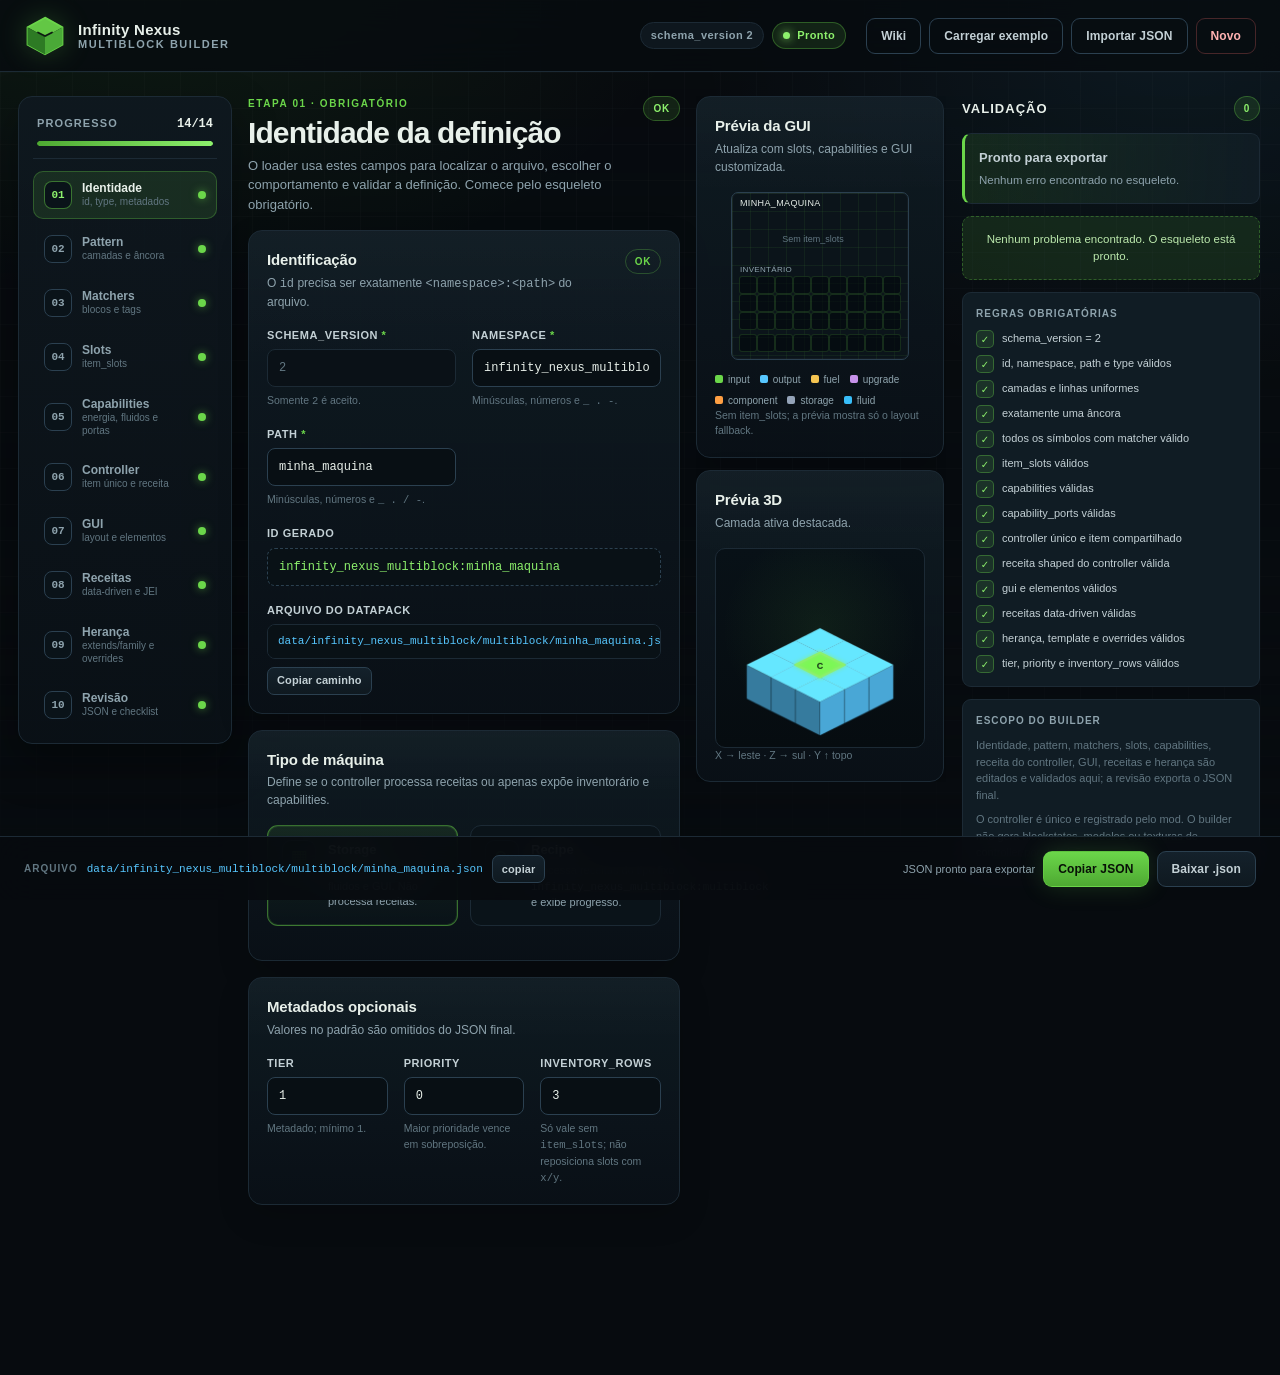
==== docks/builder/index.html @ b0cec926 "1.0.5 Schema version 2" ====
<!DOCTYPE html>
<html lang="pt-BR">
<head>
  <meta charset="utf-8">
  <meta name="viewport" content="width=device-width, initial-scale=1">
  <meta name="description" content="Builder visual de multiblocos data-driven do Infinity Nexus Multiblock, schema_version 2.">
  <title>Infinity Nexus · Multiblock Builder</title>
  <link rel="stylesheet" href="styles.css">
</head>
<body>
  <div class="app-backdrop" aria-hidden="true"></div>

  <header class="app-header">
    <a class="brand" href="#" aria-label="Infinity Nexus Multiblock Builder">
      <span class="brand-mark" aria-hidden="true">
        <svg viewBox="0 0 48 48" role="img">
          <path d="M24 3 44 14v20L24 45 4 34V14Z" fill="#0d1a12" stroke="#6bd64a" stroke-width="2"></path>
          <path d="M24 3 44 14 24 25 4 14Z" fill="#6bd64a" opacity="0.92"></path>
          <path d="M4 14 24 25v20L4 34Z" fill="#2d7a24"></path>
          <path d="M44 14 24 25v20l20-11Z" fill="#4aa937"></path>
          <path d="M16 20 24 24l8-4" fill="none" stroke="#0d1a12" stroke-width="2" stroke-linecap="round"></path>
        </svg>
      </span>
      <span class="brand-copy">
        <strong>Infinity Nexus</strong>
        <small>Multiblock Builder</small>
      </span>
    </a>

    <div class="header-meta">
      <span class="pill pill-muted">schema_version 2</span>
      <span class="pill pill-status" id="statusPill" data-tone="ok">Pronto</span>
    </div>

    <div class="header-actions">
      <a class="btn btn-ghost" href="../wiki/index.html" title="Wiki do desenvolvedor">Wiki</a>
      <button type="button" class="btn btn-ghost" id="loadExampleBtn">Carregar exemplo</button>
      <button type="button" class="btn btn-ghost" id="importBtn">Importar JSON</button>
      <button type="button" class="btn btn-ghost btn-danger" id="resetBtn">Novo</button>
    </div>
  </header>

  <div class="app-shell">
    <nav class="step-nav" id="stepNav" aria-label="Etapas do builder"></nav>

    <main class="workspace" id="workspace">
      <div class="workspace-main">
        <div class="banner banner-import" id="importBanner" role="status" hidden></div>

      <section class="view" data-view="identity" aria-labelledby="identityTitle">
        <div class="view-head">
          <div>
            <p class="eyebrow">Etapa 01 · obrigatório</p>
            <h1 id="identityTitle">Identidade da definição</h1>
            <p class="view-subtitle">O loader usa estes campos para localizar o arquivo, escolher o comportamento e validar a definição. Comece pelo esqueleto obrigatório.</p>
          </div>
          <span class="badge badge-neutral" id="identityBadge">Pendente</span>
        </div>

        <div class="panel">
          <div class="panel-head">
            <div>
              <h2>Identificação</h2>
              <p class="panel-subtitle">O <code>id</code> precisa ser exatamente <code>&lt;namespace&gt;:&lt;path&gt;</code> do arquivo.</p>
            </div>
            <span class="status-chip" data-for="identity">Verificando</span>
          </div>

          <div class="form-grid">
            <div class="field">
              <label for="schemaVersion">schema_version <span class="required">*</span></label>
              <input id="schemaVersion" type="text" value="2" readonly aria-readonly="true">
              <p class="field-hint">Somente <code>2</code> é aceito.</p>
            </div>

            <div class="field">
              <label for="namespace">namespace <span class="required">*</span></label>
              <input id="namespace" data-bind="namespace" type="text" spellcheck="false" autocomplete="off" placeholder="mymod">
              <p class="field-hint">Minúsculas, números e <code>_ . -</code>.</p>
              <p class="field-error" data-error-for="namespace"></p>
            </div>

            <div class="field">
              <label for="path">path <span class="required">*</span></label>
              <input id="path" data-bind="path" type="text" spellcheck="false" autocomplete="off" placeholder="minha_maquina">
              <p class="field-hint">Minúsculas, números e <code>_ . / -</code>.</p>
              <p class="field-error" data-error-for="path"></p>
            </div>

            <div class="field field-wide">
              <span class="field-label">ID gerado</span>
              <output class="code-preview" id="idPreview">infinity_nexus_multiblock:minha_maquina</output>
              <p class="field-error" data-error-for="id"></p>
            </div>

            <div class="field field-wide">
              <span class="field-label">Arquivo do datapack</span>
              <div class="path-row">
                <code id="filePathPreview">data/infinity_nexus_multiblock/multiblock/minha_maquina.json</code>
                <button type="button" class="btn btn-tiny" id="copyPathInlineBtn">Copiar caminho</button>
              </div>
            </div>
          </div>
        </div>

        <div class="panel">
          <div class="panel-head">
            <div>
              <h2>Tipo de máquina</h2>
              <p class="panel-subtitle">Define se o controller processa receitas ou apenas expõe inventorário e capabilities.</p>
            </div>
          </div>

          <div class="type-options" role="radiogroup" aria-label="Tipo da máquina">
            <label class="type-card">
              <input type="radio" name="multiblockType" value="storage" data-bind="type">
              <span class="type-card-body">
                <span class="type-icon" aria-hidden="true">▦</span>
                <span>
                  <strong>Storage</strong>
                  <small>Inventário, energia, fluidos e GUI. Não processa receitas.</small>
                </span>
              </span>
            </label>
            <label class="type-card">
              <input type="radio" name="multiblockType" value="recipe" data-bind="type">
              <span class="type-card-body">
                <span class="type-icon" aria-hidden="true">⟳</span>
                <span>
                  <strong>Recipe</strong>
                  <small>Processa receitas do tipo fixo <code>infinity_nexus_multiblock:multiblock</code> e exibe progresso.</small>
                </span>
              </span>
            </label>
          </div>

        </div>

        <div class="panel">
          <div class="panel-head">
            <div>
              <h2>Metadados opcionais</h2>
              <p class="panel-subtitle">Valores no padrão são omitidos do JSON final.</p>
            </div>
          </div>
          <div class="form-grid form-grid-three">
            <div class="field">
              <label for="tier">tier</label>
              <input id="tier" data-bind="tier" type="number" min="1" step="1" value="1">
              <p class="field-hint">Metadado; mínimo <code>1</code>.</p>
              <p class="field-error" data-error-for="tier"></p>
            </div>
            <div class="field">
              <label for="priority">priority</label>
              <input id="priority" data-bind="priority" type="number" step="1" value="0">
              <p class="field-hint">Maior prioridade vence em sobreposição.</p>
              <p class="field-error" data-error-for="priority"></p>
            </div>
            <div class="field">
              <label for="inventoryRows">inventory_rows</label>
              <input id="inventoryRows" data-bind="inventoryRows" type="number" min="1" max="6" step="1" value="3">
              <p class="field-hint">Só vale sem <code>item_slots</code>; não reposiciona slots com <code>x/y</code>.</p>
              <p class="field-error" data-error-for="inventoryRows"></p>
            </div>
          </div>
        </div>

        <div class="panel" id="extrasPanel" hidden>
          <div class="panel-head">
            <div>
              <h2>Campos preservados</h2>
              <p class="panel-subtitle">Estes campos vieram do JSON importado. Eles serão mantidos no download, mas ainda não são editados nem validados nesta fase.</p>
            </div>
          </div>
          <div class="chips" id="extrasChips"></div>
        </div>

        <div class="callout callout-info" id="namespaceCallout"></div>
      </section>

      <section class="view" data-view="pattern" aria-labelledby="patternTitle" hidden>
        <div class="view-head">
          <div>
            <p class="eyebrow">Etapa 02 · obrigatório</p>
            <h1 id="patternTitle">Pattern da estrutura</h1>
            <p class="view-subtitle">Pinte as camadas de baixo para cima. A orientação canônica olha para <strong>south</strong>; o jogo rotaciona tudo conforme o <code>FACING</code> do controller.</p>
          </div>
          <span class="badge badge-neutral" id="patternBadge">Pendente</span>
        </div>

        <div class="pattern-layout">
          <div class="panel pattern-main">
            <div class="panel-head panel-head-wrap">
              <div>
                <h2>Editor de camadas</h2>
                <p class="panel-subtitle" id="patternMeta">3 × 1 × 3</p>
              </div>
              <div class="toolbar" aria-label="Dimensões do pattern">
                <label class="mini-field">X<input id="sizeX" type="number" min="1" max="64" step="1" value="3"></label>
                <label class="mini-field">Z<input id="sizeZ" type="number" min="1" max="64" step="1" value="3"></label>
                <label class="mini-field">Y<input id="sizeY" type="number" min="1" max="32" step="1" value="1"></label>
                <label class="mini-field mini-field-anchor">Âncora<input id="anchorSymbol" type="text" maxlength="1" value="C" spellcheck="false"></label>
                <button type="button" class="btn btn-tiny" id="patternFullscreenBtn" aria-pressed="false" title="Tela cheia do pattern">tela cheia</button>
              </div>
            </div>

            <div class="layer-strip">
              <div class="layer-tabs" id="layerTabs" role="tablist" aria-label="Camadas"></div>
              <div class="layer-tools">
                <button type="button" class="btn btn-tiny" id="addLayerBtn">+ camada</button>
                <button type="button" class="btn btn-tiny" id="duplicateLayerBtn">duplicar</button>
                <button type="button" class="btn btn-tiny btn-danger" id="removeLayerBtn">remover</button>
              </div>
            </div>

            <div class="grid-scroller" id="gridScroller">
              <div class="layer-grid" id="layerGrid" tabindex="0" role="grid" aria-label="Grade da camada ativa"></div>
            </div>

            <p class="field-error pattern-error" data-error-for="pattern"></p>
            <p class="field-error pattern-error" data-error-for="anchor"></p>

            <div class="pattern-foot">
              <div class="legend" id="legend" aria-label="Legenda de símbolos"></div>
              <p class="grid-help">Clique ou arraste para pintar. Botão direito apaga. Com foco na grade, use as setas, Enter e Backspace.</p>
            </div>
          </div>
        </div>
      </section>

      <section class="view" data-view="matchers" aria-labelledby="matchersTitle" hidden>
        <div class="view-head">
          <div>
            <p class="eyebrow">Etapa 03 · obrigatório</p>
            <h1 id="matchersTitle">Matchers dos símbolos</h1>
            <p class="view-subtitle">Cada símbolo não-âncora precisa apontar para um bloco, uma tag ou um bloco com blockstate específico.</p>
          </div>
          <span class="badge badge-neutral" id="matchersBadge">Pendente</span>
        </div>

        <div class="panel">
          <div class="panel-head">
            <div>
              <h2>Símbolos usados</h2>
              <p class="panel-subtitle">A ordem dos matchers não importa para o loader.</p>
            </div>
          </div>
          <div id="missingMatchers"></div>
          <div class="matcher-list" id="matcherList"></div>
        </div>

        <div class="callout callout-warning">
          <strong>Validação offline:</strong> o builder confere o formato dos IDs, mas não tem o registro de blocos do jogo. IDs inexistentes e propriedades de blockstate só são rejeitados pelo servidor no <code>/reload</code>.
        </div>
      </section>

      <section class="view" data-view="slots" aria-labelledby="slotsTitle" hidden>
        <div class="view-head">
          <div>
            <p class="eyebrow">Etapa 04 · opcional</p>
            <h1 id="slotsTitle">Slots de itens</h1>
            <p class="view-subtitle">Define o inventário por <code>item_slots</code>. Com <code>x/y</code>, o layout padrão respeita a posição; sem posição, usa a grade automática.</p>
          </div>
          <span class="badge badge-neutral" id="slotsBadge">Pendente</span>
        </div>

        <div class="panel" id="slotsPanel">
          <div class="panel-head panel-head-wrap">
            <div>
              <h2>item_slots</h2>
              <p class="panel-subtitle" id="slotsSummary">Sem item_slots; o inventário usa inventory_rows.</p>
            </div>
            <div class="button-row">
              <button type="button" class="btn btn-tiny" id="addSlotBtn">+ slot</button>
              <button type="button" class="btn btn-tiny btn-danger" id="useInventoryRowsBtn">usar inventory_rows</button>
            </div>
          </div>
          <div class="missing-empty" id="slotsEmpty"></div>
          <div class="slot-list" id="slotList"></div>
        </div>

        <div class="callout callout-info">
          No layout padrão, slots com <code>x/y</code> válidos mantêm a posição e os demais entram na grade automática de 18 px. Em GUI customizada, slots sem posição ficam apenas para automação.
          O <code>filter</code> aceita item ou tag; sem filtro, o slot aceita qualquer item. Slots <code>output</code> não usam filtro.
        </div>
      </section>

      <section class="view" data-view="capabilities" aria-labelledby="capabilitiesTitle" hidden>
        <div class="view-head">
          <div>
            <p class="eyebrow">Etapa 05 · opcional</p>
            <h1 id="capabilitiesTitle">Energia e fluidos</h1>
            <p class="view-subtitle">Define <code>capabilities.energy</code>, <code>capabilities.fluids</code> e os filtros de bloco em <code>capability_ports</code>. Itens usam o inventário da máquina; energia e tanques são opcionais.</p>
          </div>
          <span class="badge badge-neutral" id="capabilitiesBadge">Pendente</span>
        </div>

        <div class="panel" id="capabilitiesPanel">
          <div class="panel-head panel-head-wrap">
            <div>
              <h2>capabilities</h2>
              <p class="panel-subtitle" id="capabilitiesSummary">Sem capabilities; a máquina não expõe energia/fluidos.</p>
            </div>
            <div class="button-row">
              <button type="button" class="btn btn-tiny" id="addEnergyBtn">+ energia</button>
              <button type="button" class="btn btn-tiny" id="addFluidBtn">+ tanque</button>
              <button type="button" class="btn btn-tiny btn-danger" id="removeCapabilitiesBtn">remover capabilities</button>
            </div>
          </div>
          <div class="missing-empty" id="capabilitiesEmpty"></div>
          <div class="capability-list" id="capabilityList"></div>
        </div>

        <div class="panel" id="capabilityPortsPanel">
          <div class="panel-head panel-head-wrap">
            <div>
              <h2>capability_ports</h2>
              <p class="panel-subtitle" id="capabilityPortsSummary">Sem filtro; todas as capabilities usam qualquer bloco formado.</p>
            </div>
          </div>
          <div class="controller-form">
            <div class="field">
              <label for="capabilityPortItem">item</label>
              <input id="capabilityPortItem" type="text" data-capability-port="item"
                spellcheck="false" autocomplete="off" placeholder="I, C ou #minecraft:glass">
              <p class="field-hint">Sempre disponível via inventário. Use <code>[]</code> para não expor item.</p>
            </div>
            <div class="field">
              <label for="capabilityPortEnergy">energy</label>
              <input id="capabilityPortEnergy" type="text" data-capability-port="energy"
                spellcheck="false" autocomplete="off" placeholder="C">
            </div>
            <div class="field">
              <label for="capabilityPortFluid">fluid</label>
              <input id="capabilityPortFluid" type="text" data-capability-port="fluid"
                spellcheck="false" autocomplete="off" placeholder="F ou #minecraft:glass">
            </div>
          </div>
          <p class="field-hint" id="capabilityPortAvailability" hidden></p>
          <p class="field-hint" id="capabilityPortSymbols">Símbolos disponíveis no pattern: C, I.</p>
          <p class="field-hint">Vazio libera a capability em qualquer bloco formado. Use <code>[]</code> para não expor nenhum bloco. Separe vários seletores por vírgula ou espaço.</p>
        </div>

        <div class="callout callout-info">
          <code>energy.id</code> é o identificador usado por uma <code>energy_bar</code>; <code>fluids[].id</code> identifica cada tanque e não é o tipo do fluido.
          <code>filter</code> aceita um fluido ou tag, como <code>minecraft:water</code> ou <code>#c:water</code>.
          <code>fluids[].port</code> limita o tanque a uma key do pattern (ex.: <code>Z</code>); sem ela, todos os ports de fluido acessam o tanque.
        </div>
      </section>

      <section class="view" data-view="controller" aria-labelledby="controllerTitle" hidden>
        <div class="view-head">
          <div>
            <p class="eyebrow">Etapa 06 · opcional</p>
            <h1 id="controllerTitle">Controller único e receita</h1>
            <p class="view-subtitle">Todas as definições usam o mesmo bloco e item controller. Aqui você apenas configura a receita shaped opcional que cria esse item.</p>
          </div>
          <span class="badge badge-neutral" id="controllerBadge">Pendente</span>
        </div>

        <div class="panel" id="controllerPanel">
          <div class="panel-head">
            <div>
              <h2>controller compartilhado</h2>
              <p class="panel-subtitle" id="controllerSummary">Todas as definições usam o mesmo controller; não há bloco ou textura por máquina.</p>
            </div>
          </div>
          <div class="missing-empty">
            <p>O bloco, o item e o block entity são registrados uma única vez pelo mod:</p>
            <p><code>infinity_nexus_multiblock:multiblock_controller</code></p>
            <p>Cada definição é associada ao controller pelo componente <code>infinity_nexus_multiblock:multiblock_definition</code>.</p>
          </div>
        </div>

        <div class="panel" id="controllerRecipePanel">
          <div class="panel-head panel-head-wrap">
            <div>
              <h2>recipe</h2>
              <p class="panel-subtitle" id="controllerRecipeSummary">Sem receita shaped para o controller.</p>
            </div>
            <div class="button-row">
              <button type="button" class="btn btn-tiny" id="addControllerRecipeBtn">+ receita do controller</button>
              <button type="button" class="btn btn-tiny btn-danger" id="removeControllerRecipeBtn">remover receita</button>
            </div>
          </div>
          <div class="missing-empty" id="controllerRecipeEmpty">
            Sem receita. O mod não gera crafting do controller.
          </div>
          <div id="controllerRecipeForm" hidden>
            <h3 class="controller-section-title">Pattern 3x3 <span class="controller-optional">clique na letra e depois no slot</span></h3>
            <div class="controller-recipe-tools">
              <div class="controller-recipe-palette" id="controllerRecipePalette" aria-label="Símbolos da receita"></div>
              <div class="controller-recipe-grid" id="controllerRecipeGrid" aria-label="Slots da receita"></div>
            </div>
            <p class="field-hint">Use o botão direito em um slot para apagar. A key abaixo acompanha automaticamente os símbolos usados.</p>

            <h3 class="controller-section-title">Key automática <span class="controller-optional">informe apenas o item</span></h3>
            <div class="controller-recipe-keys" id="controllerRecipeKeyList"></div>
            <p class="field-hint">Aceita item ou tag, como <code>minecraft:iron_ingot</code> ou <code>#c:ingots/copper</code>.</p>

            <code class="matcher-json slot-json controller-json" id="controllerRecipeJson"></code>
            <p class="matcher-feedback controller-feedback" id="controllerRecipeFeedback" hidden></p>
          </div>
        </div>

        <div class="callout callout-info">
          O controller, suas texturas e o block entity são compartilhados por todas as definições. O campo top-level <code>recipe</code> é opcional e gera <code>data/&lt;namespace&gt;/recipe/controller/&lt;path&gt;.json</code> com resultado <code>infinity_nexus_multiblock:multiblock_controller</code>.
        </div>
      </section>

      <section class="view" data-view="gui" aria-labelledby="guiTitle" hidden>
        <div class="view-head">
          <div>
            <p class="eyebrow">Etapa 07 · opcional</p>
            <h1 id="guiTitle">GUI e elementos</h1>
            <p class="view-subtitle">Personaliza o layout da GUI. Sem uma GUI customizada, o loader usa 176x166 e o inventário do jogador.</p>
          </div>
          <span class="badge badge-neutral" id="guiBadge">Pendente</span>
        </div>

        <div class="panel" id="guiPanel">
          <div class="panel-head panel-head-wrap">
            <div>
              <h2>gui</h2>
              <p class="panel-subtitle" id="guiSummary">Sem GUI customizada; o loader usa o layout fallback 176x166.</p>
            </div>
            <div class="button-row">
              <button type="button" class="btn btn-tiny" id="addGuiBtn">+ gui</button>
              <button type="button" class="btn btn-tiny btn-danger" id="removeGuiBtn">remover gui</button>
            </div>
          </div>
          <div class="missing-empty" id="guiEmpty"></div>
          <div id="guiForm" hidden>
            <div class="controller-form">
              <div class="field field-wide">
                <label for="guiTexture">texture</label>
                <input id="guiTexture" type="text" data-gui-field="texture" spellcheck="false" autocomplete="off" placeholder="infinity_nexus_multiblock:textures/gui/minha_maquina.png">
              </div>
              <div class="field">
                <label for="guiWidth">width</label>
                <input id="guiWidth" type="number" min="1" max="4096" step="1" data-gui-field="width" placeholder="176">
              </div>
              <div class="field">
                <label for="guiHeight">height</label>
                <input id="guiHeight" type="number" min="1" max="4096" step="1" data-gui-field="height" placeholder="166">
              </div>
              <div class="field">
                <label for="guiTextureWidth">texture_width</label>
                <input id="guiTextureWidth" type="number" min="1" max="4096" step="1" data-gui-field="textureWidth" placeholder="256">
              </div>
              <div class="field">
                <label for="guiTextureHeight">texture_height</label>
                <input id="guiTextureHeight" type="number" min="1" max="4096" step="1" data-gui-field="textureHeight" placeholder="256">
              </div>
            </div>

            <h3 class="controller-section-title">Layout visual <span class="controller-optional">arraste para posicionar</span></h3>
            <div class="gui-canvas-wrap" id="guiCanvasWrap" hidden>
              <div class="gui-canvas" id="guiCanvas" aria-label="Prévia interativa da GUI"></div>
            </div>
            <p class="field-hint">Arraste energia, fluidos, progresso, entidade e demais elementos para ajustar <code>x/y</code>. Os campos numéricos continuam valendo para largura, altura e demais propriedades.</p>
            <p class="field-hint">Novos elementos começam com o layout do <code>spawner</code>: título em <code>8,4</code>, texto em <code>8,75</code>, inventário em <code>8,84</code>, barras em <code>158/148/138,10</code> com <code>8x64</code> e entidade em <code>96,18</code> com <code>36x36</code>. Slots começam em <code>8,16</code> e avançam <code>18</code> px, com 9 por linha.</p>

            <h3 class="controller-section-title">Elementos <span class="controller-optional">opcional</span></h3>
            <div class="gui-add-row">
              <select id="guiElementType" aria-label="Tipo do novo elemento">
                <option value="title">title</option>
                <option value="text">text</option>
                <option value="player_inventory">player_inventory</option>
                <option value="slot">slot</option>
                <option value="energy_bar">energy_bar</option>
                <option value="fluid_bar">fluid_bar</option>
                <option value="progress_bar">progress_bar</option>
                <option value="arrow">arrow</option>
                <option value="entity">entity</option>
              </select>
              <button type="button" class="btn btn-tiny" id="addGuiElementBtn">+ elemento</button>
            </div>
            <p class="grid-help" id="guiElementHint" hidden></p>
            <div class="gui-element-list" id="guiElementList"></div>

            <code class="matcher-json slot-json gui-json" id="guiJson"></code>
            <p class="matcher-feedback gui-feedback" id="guiFeedback" hidden></p>
          </div>
        </div>

        <div class="callout callout-info">
          Uma GUI customizada exige exatamente um <code>player_inventory</code>. <code>item_slots</code> só é obrigatório quando houver elementos <code>slot</code> ou posições <code>x/y</code>; sem slots de item, a GUI pode ter só barras. Barras precisam apontar para a energia ou o tanque existente; <code>progress_bar</code>, <code>arrow</code> e <code>entity</code> só valem em máquinas <code>type=recipe</code>. <code>entity</code> mostra as entidades de <code>inputs</code>/<code>outputs</code> da receita, usa <code>x/y/width/height</code> e exige <code>width/height</code> múltiplos de <code>18</code> (mínimo <code>18</code>), com paginação quando não couberem. Elementos <code>slot</code> usam a referência de <code>item_slots</code>; slots com <code>x/y</code> não podem ser misturados com eles.
        </div>
      </section>

      <section class="view" data-view="recipes" aria-labelledby="recipesTitle" hidden>
        <div class="view-head">
          <div>
            <p class="eyebrow">Etapa 08 · opcional</p>
            <h1 id="recipesTitle">Receitas data-driven</h1>
            <p class="view-subtitle">Crie os arquivos de receita em <code>data/&lt;namespace&gt;/recipe/</code>. O tipo é fixo e o builder preenche <code>definition</code> automaticamente.</p>
          </div>
          <span class="badge badge-neutral" id="recipesBadge">Opcional</span>
        </div>

        <div class="callout callout-warn" id="recipeNote" hidden>
          Esta definição é <code>storage</code>; receitas não serão processadas por ela. Use uma máquina <code>type=recipe</code>.
        </div>

        <div class="panel">
          <div class="panel-head">
            <div>
              <h2>Receitas</h2>
              <p class="panel-subtitle" id="recipeSummary">Nenhuma receita adicionada.</p>
            </div>
            <button type="button" class="btn btn-tiny" id="addRecipeBtn">+ receita</button>
          </div>

          <div class="empty-state" id="recipeEmpty">
            Nenhuma receita. Cada receita vira um arquivo separado. Inputs e outputs aceitam item, fluido, entidade e energia; outputs de item/fluido tem chance individual. Saidas de item exigem slots output, fluidos exigem tanque e entidades usam um seletor de spawn opcional (sem seletor, surgem dentro da area do multibloco).
          </div>
          <div class="recipe-list" id="recipeList"></div>
        </div>

        <div class="callout callout-info">
          <code>inputs</code>: lista tipada com <code>item</code>, <code>fluid</code>, <code>entity</code> e <code>energy</code>. Itens usam <code>ingredient</code> e <code>count</code>; fluidos usam <code>ingredient</code> e <code>amount</code>; entidades usam <code>id</code> ou <code>tag</code> (exatamente um, tag com <code>#</code>) e <code>spawn</code> opcional (sem seletor, a entidade de saída surge dentro da área do multibloco); energia usa <code>amount</code>. <code>outputs</code>: cada entrada aceita <code>chance</code> de 0 a 1 (default 1) e itens podem ter <code>components</code>. Cole o JSON do <code>/inmb hand</code> no id/tag para separar os campos automaticamente. O builder valida slots, tanques e capacidade de energia e limita a soma dos outputs. Toda receita usa <code>type: infinity_nexus_multiblock:multiblock</code> e recebe <code>definition</code> com o id desta maquina. O JEI mostra multiplos outputs e a chance de cada um. </div>

        <div class="callout callout-info">
          <strong>Gerar JSON no jogo.</strong> Use <code>/inmb hand</code> para gerar o <code>input</code> de <code>ingredients</code> e o objeto de <code>output</code>. O input não serve como output e vice-versa; no builder, cole o input no id/tag do ingrediente e o output no id da saída para separar os campos automaticamente. <code>/inmb look</code> envia o ID puro, o matcher completo e o <code>state</code> separado. No campo <code>Bloco</code> dos matchers, cole o ID puro ou o matcher completo: o builder separa bloco e propriedades automaticamente. As linhas no chat são clicáveis e copiam o texto. O alias <code>/infinity_nexus_multiblock</code> faz o mesmo.
        </div>
      </section>

      <section class="view" data-view="inheritance" aria-labelledby="inheritanceTitle" hidden>
        <div class="view-head">
          <div>
            <p class="eyebrow">Etapa 09 · opcional</p>
            <h1 id="inheritanceTitle">Herança e templates</h1>
            <p class="view-subtitle">Compartilhe pattern, slots, capabilities e GUI com um pai usando <code>extends</code> ou <code>family</code>. O filho declara apenas o que muda.</p>
          </div>
          <span class="badge badge-neutral" id="inheritanceBadge">Opcional</span>
        </div>

        <div class="panel">
          <div class="panel-head">
            <div>
              <h2>Herança</h2>
              <p class="panel-subtitle" id="inheritanceSummary">Sem herança; a definição é autocontida.</p>
            </div>
          </div>

          <div class="inheritance-grid">
            <div class="field">
              <label for="inheritanceMode">modo</label>
              <select id="inheritanceMode">
                <option value="none">sem herança</option>
                <option value="extends">extends</option>
                <option value="family">family</option>
              </select>
              <p class="field-hint">Use apenas um dos dois; eles são equivalentes no loader.</p>
            </div>
            <div class="field field-wide">
              <label for="inheritanceParent">pai</label>
              <input id="inheritanceParent" type="text" spellcheck="false" autocomplete="off" placeholder="mymod:template_base">
              <p class="field-hint">ID completo de outra definição, de preferência um template. O pai é resolvido recursivamente.</p>
              <p class="field-error" data-error-for="inheritanceParent"></p>
            </div>
          </div>

          <label class="inheritance-check" for="inheritanceTemplate">
            <input id="inheritanceTemplate" type="checkbox">
            <span><strong>template</strong><small>Não registra esta definição como máquina; use como base compartilhada.</small></span>
          </label>

          <div class="field inheritance-overrides">
            <label for="inheritanceOverrides">overrides (JSON)</label>
            <textarea id="inheritanceOverrides" spellcheck="false" autocomplete="off" placeholder='{ "tier": 2, "capabilities": { "energy": { "capacity": 200000 } } }'></textarea>
            <p class="field-hint">Objeto aplicado depois dos campos do filho; vence qualquer campo igual. Arrays substituem o valor inteiro.</p>
            <p class="matcher-feedback" id="inheritanceOverridesFeedback" hidden></p>
          </div>

          <code class="matcher-json slot-json inheritance-json" id="inheritanceJson"></code>
          <p class="matcher-feedback inheritance-feedback" id="inheritanceFeedback" hidden></p>
        </div>

        <div class="callout callout-info">
          Objetos são mesclados recursivamente; arrays são substituídos por inteiro. <code>extends</code>, <code>family</code>, <code>overrides</code> e <code>template</code> não são herdados. Ciclos, pai inexistente, os dois campos juntos ou <code>overrides</code> inválido são rejeitados pelo servidor.
        </div>
      </section>

      <section class="view" data-view="review" aria-labelledby="reviewTitle" hidden>
        <div class="view-head">
          <div>
            <p class="eyebrow">Etapa 10 · revisão</p>
            <h1 id="reviewTitle">JSON e checklist</h1>
            <p class="view-subtitle">Revise o resultado, copie o JSON e salve no caminho indicado. O jogo continua sendo a autoridade final.</p>
          </div>
          <span class="badge badge-neutral" id="reviewBadge">Pronto</span>
        </div>

        <div class="summary-grid" id="summaryGrid"></div>

        <div class="panel" id="reviewRecipesPanel" hidden>
          <div class="panel-head">
            <div>
              <h2>Receitas</h2>
              <p class="panel-subtitle">Arquivos separados em <code>data/&lt;namespace&gt;/recipe/</code>.</p>
            </div>
          </div>
          <div class="review-recipe-list" id="reviewRecipeList"></div>
        </div>

        <div class="panel">
          <div class="panel-head">
            <div>
              <h2>Assets e registro</h2>
              <p class="panel-subtitle">O builder não cria PNGs, modelos ou classes Java. Confira os caminhos manuais.</p>
            </div>
          </div>
          <div class="asset-list" id="assetList"></div>
        </div>

        <div class="panel">
          <div class="panel-head">
            <div>
              <h2>JSON gerado</h2>
              <p class="panel-subtitle">Somente a definição da máquina; receitas são exportadas separadamente.</p>
            </div>
            <div class="button-row">
              <button type="button" class="btn btn-tiny" id="copyJsonInlineBtn">Copiar</button>
              <button type="button" class="btn btn-tiny" id="downloadInlineBtn">Baixar</button>
            </div>
          </div>
          <pre class="json-preview" aria-label="Prévia do JSON"><code id="jsonPreview"></code></pre>
        </div>

        <div class="panel">
          <div class="panel-head">
            <div>
              <h2>Checklist do loader</h2>
              <p class="panel-subtitle">As mesmas checagens que bloqueiam a exportação.</p>
            </div>
          </div>
          <ul class="checklist checklist-large" id="reviewChecklist"></ul>
        </div>

        <div class="callout callout-info">
          Para testar, salve em <code id="reviewFilePath">data/.../multiblock/....json</code> exatamente com esse nome e rode <code>/reload</code>. O id é o caminho do arquivo: não renomeie depois de baixar. O controller é único e já registrado pelo mod; qualquer namespace pode apontar para ele.
        </div>
      </section>
      </div>

      <aside class="preview-rail" aria-label="Prévia da GUI e do pattern">
        <div class="panel" id="palettePanel" hidden>
          <div class="panel-head">
            <div>
              <h2>Paleta</h2>
              <p class="panel-subtitle">Símbolos do pattern.</p>
            </div>
            <button type="button" class="btn btn-tiny" id="focusNewSymbolBtn">+ símbolo</button>
          </div>
          <div class="palette" id="palette"></div>
          <form class="inline-form" id="addSymbolForm">
            <input id="newSymbolInput" type="text" maxlength="1" placeholder="S" spellcheck="false" aria-label="Novo símbolo">
            <button type="submit" class="btn btn-tiny">Adicionar</button>
          </form>
          <p class="field-hint">A âncora <code>C</code> é única. Símbolos usados sem matcher ficam marcados em vermelho.</p>
        </div>

        <div class="preview-dock">
          <div class="panel preview-card">
            <div class="panel-head">
              <div>
                <h2>Prévia da GUI</h2>
                <p class="panel-subtitle">Atualiza com slots, capabilities e GUI customizada.</p>
              </div>
            </div>
            <div class="gui-preview-frame" id="slotGuiPreview" aria-label="Prévia esquemática da GUI">
              <div class="gui-preview-content" id="slotGuiPreviewContent"></div>
            </div>
            <div class="gui-preview-legend" id="slotPreviewLegend"></div>
            <p class="grid-help" id="slotPreviewHidden"></p>
          </div>

          <div class="panel preview-card">
            <div class="panel-head">
              <div>
                <h2>Prévia 3D</h2>
                <p class="panel-subtitle">Camada ativa destacada.</p>
              </div>
            </div>
            <canvas id="preview3d" aria-label="Prévia isométrica do pattern"></canvas>
            <p class="grid-help">X → leste · Z → sul · Y ↑ topo</p>
          </div>
        </div>
      </aside>
    </main>

    <aside class="inspector" aria-labelledby="inspectorTitle">
      <div class="inspector-head">
        <h2 id="inspectorTitle">Validação</h2>
        <span class="badge badge-neutral" id="issueCount">0</span>
      </div>

      <div class="status-card" id="statusCard" data-tone="ok">
        <strong id="statusTitle">Pronto para exportar</strong>
        <p id="statusMessage">Nenhum erro encontrado no esqueleto.</p>
      </div>

      <div class="issue-list" id="issueList"></div>

      <div class="checklist-card">
        <h3>Regras obrigatórias</h3>
        <ul class="checklist" id="checkList"></ul>
      </div>

      <div class="notes-card">
        <h3>Escopo do builder</h3>
        <p>Identidade, pattern, matchers, slots, capabilities, receita do controller, GUI, receitas e herança são editados e validados aqui; a revisão exporta o JSON final.</p>
        <p>O controller é único e registrado pelo mod. O builder não gera blockstates, modelos ou texturas de controller por definição.</p>
      </div>
    </aside>
  </div>

  <footer class="actionbar">
    <div class="file-target">
      <span>Arquivo</span>
      <code id="filePath">data/infinity_nexus_multiblock/multiblock/minha_maquina.json</code>
      <button type="button" class="btn btn-tiny" id="copyPathBtn">copiar</button>
    </div>
    <div class="actionbar-actions">
      <span class="export-hint" id="exportHint"></span>
      <button type="button" class="btn btn-primary" id="copyJsonBtn">Copiar JSON</button>
      <button type="button" class="btn" id="downloadBtn">Baixar .json</button>
    </div>
  </footer>

  <input type="file" id="importInput" accept=".json,application/json" hidden>
  <div class="toast" id="toast" role="status" aria-live="polite" hidden></div>

  <script src="validation.js"></script>
  <script src="preview3d.js"></script>
  <script src="app.js"></script>
</body>
</html>
---- docks/builder/styles.css ----
:root {
  color-scheme: dark;
  --bg: #070b0f;
  --bg-soft: #0a1117;
  --panel: #0e171e;
  --panel-2: #101c24;
  --panel-3: #0b1319;
  --line: #1c2a35;
  --line-strong: #2b4050;
  --text: #e8f0ea;
  --text-soft: #c3d0d5;
  --muted: #8ea3ad;
  --dim: #617681;
  --lime: #6bd64a;
  --lime-bright: #8df06c;
  --lime-soft: rgba(107, 214, 74, 0.12);
  --cyan: #57c7ff;
  --cyan-soft: rgba(87, 199, 255, 0.12);
  --danger: #ff6b6b;
  --danger-soft: rgba(255, 107, 107, 0.12);
  --warning: #f5c451;
  --warning-soft: rgba(245, 196, 81, 0.12);
  --purple: #c792ea;
  --radius: 14px;
  --radius-sm: 9px;
  --cell: 34px;
  --font-sans: "Segoe UI", Inter, "Helvetica Neue", Arial, system-ui, sans-serif;
  --font-mono: "Cascadia Code", "JetBrains Mono", "SFMono-Regular", Consolas, monospace;
  --shadow: 0 18px 44px rgba(0, 0, 0, 0.35);
}

* {
  box-sizing: border-box;
}

[hidden] {
  display: none !important;
}

html {
  scroll-behavior: smooth;
}

body {
  margin: 0;
  min-height: 100vh;
  background: var(--bg);
  color: var(--text);
  font-family: var(--font-sans);
  font-size: 14px;
  line-height: 1.5;
  overflow-x: hidden;
}

button,
input,
select {
  font: inherit;
}

button {
  color: inherit;
}

a {
  color: inherit;
  text-decoration: none;
}

code,
pre {
  font-family: var(--font-mono);
}

.app-backdrop {
  position: fixed;
  inset: 0;
  z-index: -1;
  background:
    radial-gradient(900px 600px at 12% -8%, rgba(107, 214, 74, 0.10), transparent 62%),
    radial-gradient(800px 600px at 92% 4%, rgba(87, 199, 255, 0.08), transparent 60%),
    linear-gradient(rgba(255, 255, 255, 0.016) 1px, transparent 1px),
    linear-gradient(90deg, rgba(255, 255, 255, 0.016) 1px, transparent 1px),
    var(--bg);
  background-size: auto, auto, 36px 36px, 36px 36px, auto;
  mask-image: linear-gradient(to bottom, black 0%, rgba(0, 0, 0, 0.7) 65%, transparent 100%);
}

.app-header {
  position: sticky;
  top: 0;
  z-index: 30;
  display: flex;
  align-items: center;
  gap: 20px;
  min-height: 72px;
  padding: 12px 24px;
  border-bottom: 1px solid var(--line);
  background: rgba(7, 11, 15, 0.82);
  backdrop-filter: blur(18px);
}

.brand {
  display: flex;
  align-items: center;
  gap: 12px;
  min-width: max-content;
}

.brand-mark {
  display: grid;
  width: 42px;
  height: 42px;
  place-items: center;
  filter: drop-shadow(0 0 14px rgba(107, 214, 74, 0.24));
}

.brand-mark svg {
  width: 100%;
  height: 100%;
}

.brand-copy {
  display: flex;
  flex-direction: column;
  line-height: 1.15;
}

.brand-copy strong {
  font-size: 15px;
  letter-spacing: 0.02em;
}

.brand-copy small {
  color: var(--muted);
  font-size: 11px;
  font-weight: 600;
  letter-spacing: 0.14em;
  text-transform: uppercase;
}

.header-meta {
  display: flex;
  align-items: center;
  gap: 8px;
  margin-left: auto;
}

.header-actions {
  display: flex;
  align-items: center;
  gap: 8px;
}

.pill {
  display: inline-flex;
  align-items: center;
  gap: 7px;
  min-height: 27px;
  padding: 4px 10px;
  border: 1px solid var(--line);
  border-radius: 999px;
  background: var(--panel);
  color: var(--muted);
  font-size: 11px;
  font-weight: 700;
  letter-spacing: 0.04em;
  white-space: nowrap;
}

.pill-status::before {
  width: 7px;
  height: 7px;
  border-radius: 50%;
  background: currentColor;
  box-shadow: 0 0 10px currentColor;
  content: "";
}

.pill-status[data-tone="ok"] {
  border-color: rgba(107, 214, 74, 0.32);
  background: var(--lime-soft);
  color: var(--lime-bright);
}

.pill-status[data-tone="warn"] {
  border-color: rgba(245, 196, 81, 0.34);
  background: var(--warning-soft);
  color: var(--warning);
}

.pill-status[data-tone="error"] {
  border-color: rgba(255, 107, 107, 0.38);
  background: var(--danger-soft);
  color: var(--danger);
}

.btn {
  display: inline-flex;
  align-items: center;
  justify-content: center;
  gap: 8px;
  min-height: 36px;
  padding: 8px 14px;
  border: 1px solid var(--line-strong);
  border-radius: 9px;
  background: linear-gradient(180deg, #14212b, #0f1920);
  color: var(--text-soft);
  cursor: pointer;
  font-size: 12px;
  font-weight: 700;
  letter-spacing: 0.01em;
  transition: border-color 140ms ease, background 140ms ease, color 140ms ease, transform 140ms ease;
}

.btn:hover:not(:disabled) {
  border-color: #3a5870;
  background: linear-gradient(180deg, #172836, #12202a);
  color: var(--text);
}

.btn:active:not(:disabled) {
  transform: translateY(1px);
}

.btn:focus-visible,
input:focus-visible,
select:focus-visible,
.cell:focus-visible,
.layer-tab:focus-visible,
.palette-chip:focus-visible {
  outline: 2px solid var(--lime);
  outline-offset: 2px;
}

.btn:disabled {
  cursor: not-allowed;
  opacity: 0.42;
}

.btn-primary {
  border-color: rgba(107, 214, 74, 0.52);
  background: linear-gradient(180deg, #6bd64a, #4ea932);
  color: #081107;
  box-shadow: 0 0 24px rgba(107, 214, 74, 0.18);
}

.btn-primary:hover:not(:disabled) {
  border-color: var(--lime-bright);
  background: linear-gradient(180deg, #82e862, #5cbd3b);
  color: #081107;
}

.btn-ghost {
  background: transparent;
}

.btn-danger {
  border-color: rgba(255, 107, 107, 0.26);
  color: #ffb2b2;
}

.btn-danger:hover:not(:disabled) {
  border-color: rgba(255, 107, 107, 0.55);
  background: var(--danger-soft);
  color: #ffd2d2;
}

.btn-tiny {
  min-height: 28px;
  padding: 4px 9px;
  border-radius: 7px;
  font-size: 11px;
}

.app-shell {
  display: grid;
  grid-template-columns: 236px minmax(0, 1fr) 330px;
  gap: 20px;
  width: min(1560px, 100%);
  margin: 0 auto;
  padding: 24px 24px 96px;
}

.step-nav {
  position: sticky;
  top: 96px;
  align-self: start;
  display: flex;
  flex-direction: column;
  gap: 6px;
  padding: 14px;
  border: 1px solid var(--line);
  border-radius: var(--radius);
  background: linear-gradient(180deg, rgba(15, 24, 31, 0.94), rgba(10, 17, 23, 0.94));
  box-shadow: var(--shadow);
}

.nav-progress {
  padding: 4px 4px 12px;
  border-bottom: 1px solid var(--line);
  margin-bottom: 6px;
}

.nav-progress-head {
  display: flex;
  align-items: baseline;
  justify-content: space-between;
  gap: 8px;
  margin-bottom: 8px;
  color: var(--muted);
  font-size: 11px;
  font-weight: 700;
  letter-spacing: 0.1em;
  text-transform: uppercase;
}

.nav-progress-head strong {
  color: var(--text);
  font-family: var(--font-mono);
  font-size: 12px;
  letter-spacing: 0;
}

.nav-progress-track {
  height: 5px;
  overflow: hidden;
  border-radius: 999px;
  background: #0a1217;
}

.nav-progress-fill {
  height: 100%;
  border-radius: inherit;
  background: linear-gradient(90deg, #4ea932, var(--lime-bright));
  transition: width 220ms ease;
}

.step-button {
  display: grid;
  grid-template-columns: 28px minmax(0, 1fr) auto;
  align-items: center;
  gap: 10px;
  width: 100%;
  padding: 9px 10px;
  border: 1px solid transparent;
  border-radius: 10px;
  background: transparent;
  color: var(--muted);
  cursor: pointer;
  text-align: left;
  transition: background 140ms ease, border-color 140ms ease, color 140ms ease;
}

.step-button:hover {
  background: rgba(255, 255, 255, 0.03);
  color: var(--text-soft);
}

.step-button.is-active {
  border-color: rgba(107, 214, 74, 0.28);
  background: var(--lime-soft);
  color: var(--text);
}

.step-number {
  display: grid;
  width: 28px;
  height: 28px;
  place-items: center;
  border: 1px solid var(--line-strong);
  border-radius: 8px;
  background: #0a1319;
  color: var(--muted);
  font-family: var(--font-mono);
  font-size: 11px;
  font-weight: 700;
}

.step-button.is-active .step-number {
  border-color: rgba(107, 214, 74, 0.5);
  color: var(--lime-bright);
}

.step-copy {
  display: flex;
  min-width: 0;
  flex-direction: column;
  line-height: 1.25;
}

.step-copy strong {
  overflow: hidden;
  font-size: 12px;
  text-overflow: ellipsis;
  white-space: nowrap;
}

.step-copy small {
  color: var(--dim);
  font-size: 10px;
}

.step-dot {
  width: 8px;
  height: 8px;
  border-radius: 50%;
  background: var(--line-strong);
}

.step-dot[data-tone="ok"] {
  background: var(--lime);
  box-shadow: 0 0 9px rgba(107, 214, 74, 0.6);
}

.step-dot[data-tone="warn"] {
  background: var(--warning);
  box-shadow: 0 0 9px rgba(245, 196, 81, 0.5);
}

.step-dot[data-tone="error"] {
  background: var(--danger);
  box-shadow: 0 0 9px rgba(255, 107, 107, 0.55);
}

.step-count {
  color: var(--muted);
  font-family: var(--font-mono);
  font-size: 10px;
}

.nav-divider {
  height: 1px;
  margin: 8px 4px;
  background: var(--line);
}

.step-button.is-future {
  cursor: default;
  opacity: 0.6;
}

.step-button.is-future:hover {
  background: transparent;
  color: var(--muted);
}

.future-tag {
  padding: 2px 6px;
  border: 1px solid var(--line);
  border-radius: 999px;
  color: var(--dim);
  font-size: 9px;
  font-weight: 700;
  letter-spacing: 0.08em;
  text-transform: uppercase;
}

.workspace {
  display: grid;
  min-width: 0;
  grid-template-columns: minmax(0, 1fr) 280px;
  gap: 16px;
  align-items: start;
}

.workspace-main {
  min-width: 0;
}

.view {
  animation: view-in 180ms ease both;
}

@keyframes view-in {
  from {
    opacity: 0;
    transform: translateY(5px);
  }
  to {
    opacity: 1;
    transform: translateY(0);
  }
}

.banner {
  margin-bottom: 16px;
  padding: 12px 14px;
  border: 1px solid var(--line-strong);
  border-radius: var(--radius-sm);
  background: var(--panel-2);
  color: var(--text-soft);
  font-size: 12px;
}

.banner-import {
  display: flex;
  flex-wrap: wrap;
  gap: 8px 14px;
  align-items: flex-start;
}

.banner-import strong {
  color: var(--text);
}

.banner-import ul {
  margin: 0;
  padding-left: 18px;
}

.banner-import li + li {
  margin-top: 4px;
}

.banner-import[data-tone="warning"] {
  border-color: rgba(245, 196, 81, 0.4);
  background: var(--warning-soft);
}

.banner-import[data-tone="error"] {
  border-color: rgba(255, 107, 107, 0.42);
  background: var(--danger-soft);
}

.view-head {
  display: flex;
  align-items: flex-start;
  justify-content: space-between;
  gap: 18px;
  margin-bottom: 16px;
}

.eyebrow {
  margin: 0 0 5px;
  color: var(--lime);
  font-size: 10px;
  font-weight: 800;
  letter-spacing: 0.16em;
  text-transform: uppercase;
}

h1,
h2,
h3,
p {
  margin-top: 0;
}

h1 {
  margin-bottom: 6px;
  font-size: clamp(22px, 2.4vw, 30px);
  font-weight: 700;
  letter-spacing: -0.03em;
  line-height: 1.12;
}

h2 {
  margin-bottom: 2px;
  font-size: 15px;
  font-weight: 700;
  letter-spacing: -0.01em;
}

h3 {
  margin-bottom: 8px;
  font-size: 12px;
  font-weight: 700;
}

.view-subtitle {
  max-width: 780px;
  margin-bottom: 0;
  color: var(--muted);
  font-size: 13px;
}

.view-subtitle strong {
  color: var(--text-soft);
}

.badge {
  display: inline-flex;
  align-items: center;
  gap: 6px;
  min-height: 25px;
  padding: 4px 9px;
  border: 1px solid var(--line);
  border-radius: 999px;
  background: var(--panel);
  color: var(--muted);
  font-size: 10px;
  font-weight: 800;
  letter-spacing: 0.08em;
  text-transform: uppercase;
  white-space: nowrap;
}

.badge-neutral {
  color: var(--dim);
}

.badge[data-tone="ok"] {
  border-color: rgba(107, 214, 74, 0.32);
  background: var(--lime-soft);
  color: var(--lime-bright);
}

.badge[data-tone="warn"] {
  border-color: rgba(245, 196, 81, 0.32);
  background: var(--warning-soft);
  color: var(--warning);
}

.badge[data-tone="error"] {
  border-color: rgba(255, 107, 107, 0.36);
  background: var(--danger-soft);
  color: var(--danger);
}

.panel {
  margin-bottom: 16px;
  padding: 18px;
  border: 1px solid var(--line);
  border-radius: var(--radius);
  background:
    linear-gradient(180deg, rgba(255, 255, 255, 0.018), transparent 28%),
    linear-gradient(180deg, rgba(16, 28, 36, 0.9), rgba(10, 17, 23, 0.92));
  box-shadow: 0 12px 32px rgba(0, 0, 0, 0.16);
}

.panel-head {
  display: flex;
  align-items: flex-start;
  justify-content: space-between;
  gap: 16px;
  margin-bottom: 16px;
}

.panel-head-wrap {
  flex-wrap: wrap;
}

.panel-subtitle {
  margin-bottom: 0;
  color: var(--muted);
  font-size: 12px;
}

.status-chip {
  flex: none;
  padding: 4px 9px;
  border: 1px solid var(--line);
  border-radius: 999px;
  color: var(--dim);
  font-size: 10px;
  font-weight: 700;
  letter-spacing: 0.06em;
  text-transform: uppercase;
}

.status-chip[data-tone="ok"] {
  border-color: rgba(107, 214, 74, 0.28);
  color: var(--lime);
}

.status-chip[data-tone="warn"] {
  border-color: rgba(245, 196, 81, 0.3);
  color: var(--warning);
}

.status-chip[data-tone="error"] {
  border-color: rgba(255, 107, 107, 0.34);
  color: var(--danger);
}

.form-grid {
  display: grid;
  grid-template-columns: repeat(2, minmax(0, 1fr));
  gap: 16px;
}

.form-grid-three {
  grid-template-columns: repeat(3, minmax(0, 1fr));
}

.field {
  display: flex;
  min-width: 0;
  flex-direction: column;
  gap: 6px;
}

.field-wide {
  grid-column: 1 / -1;
}

.field label,
.field-label {
  color: var(--text-soft);
  font-size: 11px;
  font-weight: 700;
  letter-spacing: 0.05em;
  text-transform: uppercase;
}

.required {
  color: var(--lime);
}

input[type="text"],
input[type="number"],
select {
  width: 100%;
  min-height: 38px;
  padding: 8px 11px;
  border: 1px solid var(--line-strong);
  border-radius: 8px;
  background: #080f14;
  color: var(--text);
  font-family: var(--font-mono);
  font-size: 12px;
  transition: border-color 140ms ease, box-shadow 140ms ease;
}

input[type="text"]::placeholder,
input[type="number"]::placeholder {
  color: #40525e;
}

input:focus,
select:focus {
  border-color: rgba(107, 214, 74, 0.5);
  box-shadow: 0 0 0 3px rgba(107, 214, 74, 0.08);
}

input[readonly] {
  border-color: var(--line);
  background: #0a1117;
  color: var(--dim);
}

input.is-invalid {
  border-color: rgba(255, 107, 107, 0.6);
  box-shadow: 0 0 0 3px rgba(255, 107, 107, 0.07);
}

.field-hint {
  margin-bottom: 0;
  color: var(--dim);
  font-size: 10.5px;
}

.field-error {
  display: none;
  margin-bottom: 0;
  color: #ff9b9b;
  font-size: 11px;
}

.field-error:not(:empty) {
  display: block;
}

.code-preview {
  display: block;
  overflow-x: auto;
  padding: 9px 11px;
  border: 1px dashed var(--line-strong);
  border-radius: 8px;
  background: #091116;
  color: var(--lime-bright);
  font-family: var(--font-mono);
  font-size: 12px;
  white-space: nowrap;
}

.path-row {
  display: flex;
  flex-wrap: wrap;
  align-items: center;
  gap: 8px;
}

.path-row code {
  min-width: 0;
  overflow-x: auto;
  padding: 8px 10px;
  border: 1px solid var(--line);
  border-radius: 8px;
  background: #091116;
  color: var(--cyan);
  font-size: 11px;
  white-space: nowrap;
}

.type-options {
  display: grid;
  grid-template-columns: repeat(2, minmax(0, 1fr));
  gap: 12px;
  margin-bottom: 16px;
}

.type-card {
  position: relative;
  cursor: pointer;
}

.type-card input {
  position: absolute;
  width: 1px;
  height: 1px;
  opacity: 0;
}

.type-card-body {
  display: flex;
  align-items: flex-start;
  gap: 12px;
  height: 100%;
  padding: 14px;
  border: 1px solid var(--line);
  border-radius: 11px;
  background: #0a1319;
  transition: border-color 140ms ease, background 140ms ease, transform 140ms ease;
}

.type-card:hover .type-card-body {
  border-color: var(--line-strong);
  background: #0d1820;
}

.type-card input:focus-visible + .type-card-body {
  outline: 2px solid var(--lime);
  outline-offset: 2px;
}

.type-card input:checked + .type-card-body {
  border-color: rgba(107, 214, 74, 0.48);
  background: linear-gradient(180deg, rgba(107, 214, 74, 0.1), rgba(10, 19, 25, 0.9));
  box-shadow: inset 0 0 0 1px rgba(107, 214, 74, 0.12);
}

.type-icon {
  display: grid;
  flex: none;
  width: 34px;
  height: 34px;
  place-items: center;
  border: 1px solid var(--line-strong);
  border-radius: 9px;
  background: #081016;
  color: var(--lime);
  font-size: 18px;
}

.type-card-body strong {
  display: block;
  margin-bottom: 3px;
  font-size: 13px;
}

.type-card-body small {
  display: block;
  color: var(--muted);
  font-size: 11px;
  line-height: 1.45;
}

.type-card-body code {
  color: var(--text-soft);
}

.field-recipe {
  padding-top: 14px;
  border-top: 1px solid var(--line);
}

.chips {
  display: flex;
  flex-wrap: wrap;
  gap: 8px;
}

.chip {
  display: inline-flex;
  align-items: center;
  gap: 6px;
  padding: 5px 9px;
  border: 1px solid var(--line-strong);
  border-radius: 999px;
  background: #0a1319;
  color: var(--text-soft);
  font-family: var(--font-mono);
  font-size: 11px;
}

.chip[data-tone="warn"] {
  border-color: rgba(245, 196, 81, 0.34);
  color: var(--warning);
}

.callout {
  padding: 13px 15px;
  border: 1px solid var(--line-strong);
  border-left: 3px solid var(--line-strong);
  border-radius: var(--radius-sm);
  background: var(--panel-2);
  color: var(--text-soft);
  font-size: 12px;
}

.callout strong {
  color: var(--text);
}

.callout code {
  padding: 1px 4px;
  border-radius: 4px;
  background: #071015;
  color: var(--cyan);
  font-size: 11px;
}

.callout-info {
  border-left-color: var(--cyan);
  background: linear-gradient(90deg, var(--cyan-soft), rgba(16, 28, 36, 0.72));
}

.callout-warning {
  border-left-color: var(--warning);
  background: linear-gradient(90deg, var(--warning-soft), rgba(16, 28, 36, 0.72));
}

.toolbar {
  display: flex;
  flex-wrap: wrap;
  align-items: flex-end;
  gap: 8px;
}

.mini-field {
  display: flex;
  align-items: center;
  gap: 6px;
  color: var(--muted);
  font-family: var(--font-mono);
  font-size: 10px;
  font-weight: 700;
  text-transform: uppercase;
}

.mini-field input {
  width: 58px;
  min-height: 32px;
  padding: 5px 7px;
  text-align: center;
}

.mini-field-anchor input {
  width: 44px;
  color: var(--lime-bright);
  font-size: 14px;
  font-weight: 700;
}

.pattern-layout {
  display: grid;
  grid-template-columns: minmax(0, 1fr);
  gap: 16px;
  align-items: start;
}

.pattern-main {
  min-width: 0;
}

.layer-strip {
  display: flex;
  flex-wrap: wrap;
  align-items: center;
  justify-content: space-between;
  gap: 10px;
  padding: 10px;
  border: 1px solid var(--line);
  border-radius: 10px;
  background: #091116;
  margin-bottom: 14px;
}

.layer-tabs {
  display: flex;
  flex-wrap: wrap;
  gap: 6px;
}

.layer-tab {
  display: inline-flex;
  align-items: center;
  gap: 7px;
  min-height: 30px;
  padding: 4px 9px;
  border: 1px solid var(--line);
  border-radius: 7px;
  background: #0b141a;
  color: var(--muted);
  cursor: pointer;
  font-family: var(--font-mono);
  font-size: 11px;
}

.layer-tab:hover {
  border-color: var(--line-strong);
  color: var(--text-soft);
}

.layer-tab.is-active {
  border-color: rgba(107, 214, 74, 0.48);
  background: var(--lime-soft);
  color: var(--lime-bright);
}

.layer-tab small {
  color: var(--dim);
  font-family: var(--font-sans);
  font-size: 9px;
  text-transform: uppercase;
}

.layer-tab.is-active small {
  color: rgba(141, 240, 108, 0.7);
}

.layer-tools {
  display: flex;
  flex-wrap: wrap;
  gap: 5px;
}

.grid-scroller {
  max-height: 560px;
  overflow: auto;
  padding: 8px;
  border: 1px solid var(--line);
  border-radius: 11px;
  background:
    radial-gradient(circle at 12px 12px, rgba(255, 255, 255, 0.025) 1px, transparent 1px),
    #070e13;
  background-size: 24px 24px;
}

.layer-grid {
  display: grid;
  gap: 4px;
  width: max-content;
  min-width: 100%;
  outline: none;
}

.layer-grid:focus-visible {
  outline: 2px solid rgba(107, 214, 74, 0.5);
  outline-offset: 3px;
}

.axis-cell {
  display: grid;
  min-width: 28px;
  height: 24px;
  place-items: center;
  color: var(--dim);
  font-family: var(--font-mono);
  font-size: 9px;
  font-weight: 700;
}

.axis-x {
  position: sticky;
  top: 0;
  z-index: 2;
  background: #070e13;
}

.axis-z {
  position: sticky;
  left: 0;
  z-index: 2;
  width: 28px;
  background: #070e13;
}

.axis-corner {
  position: sticky;
  top: 0;
  left: 0;
  z-index: 3;
  background: #070e13;
}

.cell {
  --c: #57c7ff;
  display: grid;
  width: var(--cell);
  height: var(--cell);
  place-items: center;
  padding: 0;
  border: 1px solid color-mix(in srgb, var(--c) 34%, #1c2a35);
  border-radius: 7px;
  background:
    linear-gradient(145deg, color-mix(in srgb, var(--c) 19%, #0a1217), #0a1217 72%);
  color: color-mix(in srgb, var(--c) 76%, white);
  cursor: crosshair;
  font-family: var(--font-mono);
  font-size: 15px;
  font-weight: 700;
  line-height: 1;
  user-select: none;
  touch-action: none;
  transition: border-color 90ms ease, background 90ms ease, transform 90ms ease, box-shadow 90ms ease;
}

.cell:hover {
  border-color: color-mix(in srgb, var(--c) 70%, white 8%);
  transform: translateY(-1px);
}

.cell.is-empty {
  border-color: #17242d;
  background: rgba(8, 15, 20, 0.62);
  color: #334650;
}

.cell.is-empty::before {
  width: 3px;
  height: 3px;
  border-radius: 50%;
  background: #2a3b46;
  content: "";
}

.cell.is-empty:hover {
  border-color: var(--line-strong);
}

.cell.is-empty:hover::before {
  background: var(--dim);
}

.cell.is-anchor {
  border: 2px solid var(--lime-bright);
  background:
    radial-gradient(circle at 50% 45%, rgba(141, 240, 108, 0.34), transparent 65%),
    linear-gradient(145deg, #1b351b, #0b1810);
  color: #d8ffd0;
  box-shadow: 0 0 0 3px rgba(107, 214, 74, 0.1), 0 0 18px rgba(107, 214, 74, 0.22);
}

.cell.is-anchor::after {
  position: absolute;
  width: 5px;
  height: 5px;
  margin: -22px 0 0 22px;
  border-radius: 50%;
  background: var(--lime-bright);
  box-shadow: 0 0 8px var(--lime-bright);
  content: "";
}

.cell.is-unmatched {
  border-color: rgba(255, 107, 107, 0.72);
  background:
    repeating-linear-gradient(135deg, rgba(255, 107, 107, 0.13) 0 4px, transparent 4px 8px),
    linear-gradient(145deg, rgba(255, 107, 107, 0.12), #0a1217 72%);
  color: #ffb1b1;
}

.cell.is-unmatched::after {
  position: absolute;
  width: 6px;
  height: 6px;
  margin: -22px 0 0 -22px;
  border-radius: 50%;
  background: var(--danger);
  content: "";
}

.cell.is-focused {
  outline: 2px solid var(--cyan);
  outline-offset: 2px;
}

.pattern-foot {
  display: flex;
  flex-wrap: wrap;
  align-items: center;
  justify-content: space-between;
  gap: 10px;
  margin-top: 12px;
}

.legend {
  display: flex;
  flex-wrap: wrap;
  gap: 6px;
}

.legend-entry {
  display: inline-flex;
  align-items: center;
  gap: 5px;
  padding: 3px 7px;
  border: 1px solid var(--line);
  border-radius: 999px;
  color: var(--muted);
  font-family: var(--font-mono);
  font-size: 10px;
}

.legend-swatch {
  width: 8px;
  height: 8px;
  border-radius: 2px;
  background: var(--c);
}

.grid-help {
  margin: 0;
  color: var(--dim);
  font-size: 10.5px;
}

.pattern-error {
  margin-top: 8px;
}

.palette {
  display: flex;
  flex-wrap: wrap;
  gap: 7px;
  margin-bottom: 12px;
}

.palette-chip {
  display: inline-flex;
  align-items: center;
  gap: 7px;
  padding: 5px 8px 5px 5px;
  border: 1px solid var(--line);
  border-radius: 9px;
  background: #0a1319;
  color: var(--muted);
  cursor: pointer;
  transition: border-color 120ms ease, background 120ms ease, color 120ms ease;
}

.palette-chip:hover {
  border-color: var(--line-strong);
  color: var(--text-soft);
}

.palette-chip.is-active {
  border-color: rgba(107, 214, 74, 0.52);
  background: var(--lime-soft);
  color: var(--text);
}

.palette-chip.is-unmatched {
  border-color: rgba(255, 107, 107, 0.35);
}

.swatch {
  display: grid;
  width: 25px;
  height: 25px;
  place-items: center;
  border: 1px solid color-mix(in srgb, var(--c) 44%, #1c2a35);
  border-radius: 6px;
  background: color-mix(in srgb, var(--c) 20%, #0a1217);
  color: color-mix(in srgb, var(--c) 82%, white);
  font-family: var(--font-mono);
  font-size: 13px;
  font-weight: 700;
}

.swatch-eraser {
  --c: #617681;
  border-style: dashed;
}

.palette-count {
  color: var(--dim);
  font-family: var(--font-mono);
  font-size: 9px;
}

.inline-form {
  display: flex;
  gap: 6px;
}

.inline-form input {
  min-height: 30px;
  width: 54px;
  padding: 4px 7px;
  text-align: center;
  font-size: 13px;
}

.preview-card canvas {
  display: block;
  width: 100%;
  height: 270px;
  border: 1px solid var(--line);
  border-radius: 10px;
  background:
    radial-gradient(circle at 50% 40%, rgba(107, 214, 74, 0.08), transparent 62%),
    linear-gradient(180deg, #081117, #060c10);
}

.matcher-list,
.slot-list {
  display: flex;
  flex-direction: column;
  gap: 10px;
}

.matcher-card {
  padding: 13px;
  border: 1px solid var(--line);
  border-radius: 11px;
  background: #0a1319;
}

.matcher-card.is-problem {
  border-color: rgba(255, 107, 107, 0.38);
}

.matcher-head {
  display: flex;
  align-items: center;
  gap: 10px;
  margin-bottom: 12px;
}

.matcher-title {
  min-width: 0;
  flex: 1;
}

.matcher-title strong {
  display: block;
  overflow: hidden;
  color: var(--text-soft);
  font-family: var(--font-mono);
  font-size: 12px;
  text-overflow: ellipsis;
  white-space: nowrap;
}

.matcher-title small {
  color: var(--dim);
  font-size: 10px;
}

.matcher-remove {
  flex: none;
}

.matcher-form {
  display: grid;
  grid-template-columns: 150px minmax(0, 1fr);
  gap: 10px;
  align-items: start;
}

.matcher-fields {
  min-width: 0;
}

.state-list {
  display: flex;
  flex-direction: column;
  gap: 6px;
  margin-top: 8px;
}

.state-row {
  display: grid;
  grid-template-columns: minmax(0, 1fr) minmax(0, 1fr) auto;
  gap: 6px;
}

.state-row input {
  min-height: 32px;
  padding: 5px 8px;
  font-size: 11px;
}

.icon-btn {
  display: grid;
  width: 30px;
  height: 30px;
  place-items: center;
  padding: 0;
  border: 1px solid var(--line);
  border-radius: 7px;
  background: #0a1319;
  color: var(--muted);
  cursor: pointer;
  font-size: 14px;
  line-height: 1;
}

.icon-btn:hover {
  border-color: rgba(255, 107, 107, 0.4);
  background: var(--danger-soft);
  color: #ffb1b1;
}

.matcher-json {
  display: block;
  overflow-x: auto;
  margin: 10px 0 0;
  padding: 7px 9px;
  border: 1px dashed var(--line);
  border-radius: 7px;
  background: #071015;
  color: var(--cyan);
  font-family: var(--font-mono);
  font-size: 10.5px;
  white-space: nowrap;
}

.matcher-feedback {
  margin: 9px 0 0;
  font-size: 11px;
}

.matcher-feedback.is-error {
  color: #ff9b9b;
}

.matcher-feedback.is-warning {
  color: var(--warning);
}

.card-advanced {
  margin-top: 10px;
  padding-top: 8px;
  border-top: 1px solid var(--line);
}

.card-advanced > summary {
  display: flex;
  align-items: center;
  gap: 8px;
  color: var(--muted);
  cursor: pointer;
  font-size: 11px;
  font-weight: 700;
  list-style: none;
}

.card-advanced > summary::-webkit-details-marker {
  display: none;
}

.card-advanced > summary::before {
  color: var(--dim);
  content: "▸";
  font-size: 10px;
  transition: transform 120ms ease;
}

.card-advanced[open] > summary::before {
  transform: rotate(90deg);
}

.card-advanced > summary:hover {
  color: var(--text-soft);
}

.card-advanced-hint {
  margin-left: auto;
  color: var(--dim);
  font-size: 10px;
  font-weight: 500;
}

.card-advanced-body {
  padding-top: 8px;
}

.slot-card {
  padding: 13px;
  border: 1px solid var(--line);
  border-radius: 11px;
  background: #0a1319;
}

.slot-card.is-problem {
  border-color: rgba(255, 107, 107, 0.38);
}

.slot-index {
  display: grid;
  width: 28px;
  height: 28px;
  flex: none;
  place-items: center;
  border: 1px solid var(--line-strong);
  border-radius: 7px;
  background: #071015;
  color: var(--cyan);
  font-family: var(--font-mono);
  font-size: 11px;
}

.slot-form {
  display: grid;
  grid-template-columns: repeat(auto-fit, minmax(110px, 1fr));
  gap: 8px;
  align-items: end;
}

.slot-form-primary {
  grid-template-columns: minmax(0, 1.5fr) minmax(90px, 0.8fr) 80px 80px;
}

.slot-head {
  flex-wrap: wrap;
}

.slot-move-controls {
  display: inline-flex;
  flex: none;
  gap: 2px;
  align-items: center;
}

.move-btn {
  display: grid;
  width: 26px;
  height: 26px;
  place-items: center;
  padding: 0;
  border: 1px solid var(--line);
  border-radius: 6px;
  background: #0a1319;
  color: var(--muted);
  cursor: pointer;
  font-size: 12px;
  line-height: 1;
}

.move-btn:hover:not(:disabled) {
  border-color: var(--line-strong);
  background: #0d1820;
  color: var(--text);
}

.move-btn:disabled {
  cursor: not-allowed;
  opacity: 0.35;
}

.slot-form .field {
  margin: 0;
}

.slot-form .field label {
  font-size: 10px;
}

.role-field {
  position: relative;
}

.role-field > label {
  display: flex;
  align-items: center;
  gap: 5px;
}

.role-help-mark {
  display: inline-grid;
  width: 14px;
  height: 14px;
  place-items: center;
  border: 1px solid var(--line-strong);
  border-radius: 50%;
  color: var(--dim);
  cursor: help;
  font-size: 9px;
  line-height: 1;
}

.role-field:hover .role-help-mark,
.role-field:focus-within .role-help-mark {
  border-color: var(--cyan);
  color: var(--cyan);
}

.role-guide {
  position: absolute;
  z-index: 30;
  top: calc(100% + 7px);
  left: 0;
  width: min(320px, calc(100vw - 48px));
  padding: 10px 11px;
  border: 1px solid var(--line-strong);
  border-radius: 9px;
  background: #081219;
  box-shadow: 0 14px 32px rgba(0, 0, 0, 0.45);
  opacity: 0;
  visibility: hidden;
  pointer-events: none;
  transform: translateY(-4px);
  transition: opacity 120ms ease, transform 120ms ease, visibility 120ms ease;
}

.role-field:hover .role-guide,
.role-field:focus-within .role-guide {
  opacity: 1;
  visibility: visible;
  pointer-events: auto;
  transform: translateY(0);
}

.role-guide strong {
  display: block;
  margin-bottom: 7px;
  color: var(--text);
  font-size: 10.5px;
  letter-spacing: 0.04em;
  text-transform: uppercase;
}

.role-guide ul {
  display: grid;
  gap: 6px;
  margin: 0;
  padding: 0;
  list-style: none;
}

.role-guide li {
  display: grid;
  grid-template-columns: 68px minmax(0, 1fr);
  gap: 8px;
  align-items: start;
  color: var(--text-soft);
  font-size: 10.5px;
  line-height: 1.35;
}

.role-guide-badge {
  display: inline-flex;
  justify-content: center;
  padding: 2px 5px;
  border: 1px solid var(--role-color, var(--line-strong));
  border-radius: 5px;
  color: var(--role-color, var(--muted));
  font-family: var(--font-mono);
  font-size: 9px;
  font-weight: 700;
  letter-spacing: 0.02em;
}

.slot-form input,
.slot-form select {
  min-height: 34px;
  padding: 6px 8px;
  font-size: 11px;
}

.slot-faces {
  margin-top: 10px;
  padding: 10px;
  border: 1px solid var(--line);
  border-radius: 9px;
  background: #071015;
}

.slot-faces-head {
  display: flex;
  align-items: center;
  justify-content: space-between;
  gap: 10px;
  margin-bottom: 8px;
}

.slot-faces-head strong {
  display: block;
  color: var(--text-soft);
  font-size: 11px;
}

.slot-faces-head small {
  display: block;
  color: var(--dim);
  font-size: 10px;
}

.face-row {
  display: flex;
  align-items: center;
  gap: 8px;
  margin-top: 6px;
}

.face-scope {
  width: 48px;
  flex: none;
  color: var(--muted);
  font-family: var(--font-mono);
  font-size: 10px;
}

.face-toggles {
  display: flex;
  flex-wrap: wrap;
  gap: 4px;
}

.face-toggle {
  position: relative;
  display: inline-flex;
}

.face-toggle input {
  position: absolute;
  width: 1px;
  height: 1px;
  overflow: hidden;
  clip: rect(0 0 0 0);
  clip-path: inset(50%);
  white-space: nowrap;
}

.face-toggle span {
  display: grid;
  width: 24px;
  height: 24px;
  place-items: center;
  border: 1px solid var(--line);
  border-radius: 6px;
  background: #0a1319;
  color: var(--dim);
  cursor: pointer;
  font-family: var(--font-mono);
  font-size: 10px;
  font-weight: 700;
  user-select: none;
}

.face-toggle input:checked + span {
  border-color: rgba(107, 214, 74, 0.6);
  background: rgba(107, 214, 74, 0.14);
  color: #c8ffb8;
}

.face-toggle input:focus-visible + span {
  outline: 2px solid var(--cyan);
  outline-offset: 2px;
}

.slot-faces .grid-help {
  margin-top: 8px;
}

.inheritance-grid {
  display: grid;
  grid-template-columns: repeat(auto-fit, minmax(180px, 1fr));
  gap: 10px;
}

.inheritance-grid .field {
  margin: 0;
}

.inheritance-check {
  display: flex;
  align-items: flex-start;
  gap: 9px;
  margin: 14px 0;
  color: var(--text-soft);
  cursor: pointer;
  font-size: 12px;
}

.inheritance-check input {
  margin-top: 2px;
  accent-color: var(--lime-bright);
}

.inheritance-check strong {
  display: block;
  font-family: var(--font-mono);
  font-size: 11px;
}

.inheritance-check small {
  display: block;
  margin-top: 3px;
  color: var(--dim);
  font-size: 10px;
}

.inheritance-overrides {
  margin-top: 6px;
}

.inheritance-overrides textarea {
  width: 100%;
  min-height: 170px;
  resize: vertical;
  padding: 10px;
  border: 1px solid var(--line);
  border-radius: 8px;
  background: #071015;
  color: var(--text);
  font-family: var(--font-mono);
  font-size: 11px;
  line-height: 1.5;
  tab-size: 2;
}

.inheritance-overrides textarea:focus {
  border-color: var(--cyan);
  outline: none;
}

.inheritance-json {
  max-height: 220px;
  overflow: auto;
  white-space: pre;
}

.empty-state {
  padding: 18px;
  border: 1px dashed var(--line-strong);
  border-radius: 9px;
  color: var(--dim);
  font-size: 12px;
  line-height: 1.55;
}

.recipe-list {
  display: grid;
  gap: 12px;
  margin-top: 12px;
}

.recipe-card {
  min-width: 0;
  padding: 14px;
  border: 1px solid var(--line);
  border-radius: 10px;
  background: rgba(7, 16, 21, 0.72);
}

.recipe-card.is-invalid {
  border-color: rgba(255, 107, 107, 0.38);
}

.recipe-card-head {
  display: flex;
  align-items: flex-start;
  justify-content: space-between;
  gap: 12px;
  margin-bottom: 12px;
}

.recipe-card-head > div {
  min-width: 0;
}

.recipe-kicker {
  display: block;
  color: var(--cyan);
  font-family: var(--font-mono);
  font-size: 10px;
  letter-spacing: 0.08em;
  text-transform: uppercase;
}

.recipe-card h3 {
  margin: 3px 0 2px;
  overflow: hidden;
  color: var(--text);
  font-family: var(--font-mono);
  font-size: 13px;
  text-overflow: ellipsis;
  white-space: nowrap;
}

.recipe-path {
  display: block;
  overflow: hidden;
  color: var(--dim);
  font-family: var(--font-mono);
  font-size: 10px;
  text-overflow: ellipsis;
  white-space: nowrap;
}

.recipe-notes {
  display: grid;
  gap: 2px;
  margin: 8px 0 10px;
}

.recipe-grid {
  display: grid;
  grid-template-columns: repeat(auto-fit, minmax(150px, 1fr));
  gap: 10px;
}

.recipe-grid .field,
.recipe-textareas .field {
  margin: 0;
}

.recipe-grid .field > span,
.recipe-textareas .field > span {
  color: var(--text-soft);
  font-family: var(--font-mono);
  font-size: 10px;
  font-weight: 700;
  letter-spacing: 0.05em;
  text-transform: uppercase;
}

.recipe-textareas {
  display: grid;
  grid-template-columns: repeat(3, minmax(0, 1fr));
  gap: 10px;
  margin-top: 10px;
}

.recipe-textareas textarea {
  width: 100%;
  min-height: 96px;
  resize: vertical;
  padding: 9px 10px;
  border: 1px solid var(--line-strong);
  border-radius: 8px;
  background: #080f14;
  color: var(--text);
  font-family: var(--font-mono);
  font-size: 11px;
  line-height: 1.45;
}

.recipe-textareas textarea:focus {
  border-color: rgba(107, 214, 74, 0.5);
  outline: none;
  box-shadow: 0 0 0 3px rgba(107, 214, 74, 0.08);
}

.recipe-section {
  margin-top: 14px;
}

.recipe-section-head {
  display: flex;
  align-items: flex-start;
  justify-content: space-between;
  gap: 12px;
  margin-bottom: 8px;
}

.recipe-section-head > div {
  min-width: 0;
}

.recipe-section-head h4 {
  margin: 0;
  color: var(--text-soft);
  font-family: var(--font-mono);
  font-size: 10px;
  font-weight: 700;
  letter-spacing: 0.05em;
  text-transform: uppercase;
}

.recipe-section-head .field-hint {
  margin: 2px 0 0;
}

.recipe-add-row {
  display: flex;
  flex: none;
  align-items: center;
  gap: 6px;
}

.recipe-add-row select {
  width: auto;
  min-width: 88px;
  min-height: 30px;
  padding: 4px 7px;
  font-size: 11px;
}

.recipe-entry-list {
  display: grid;
  gap: 8px;
}

.recipe-entry {
  padding: 10px;
  border: 1px solid var(--line);
  border-radius: 9px;
  background: #091116;
}

.recipe-output {
  border-color: rgba(45, 212, 191, 0.24);
}

.recipe-entry-head {
  display: flex;
  align-items: flex-start;
  justify-content: space-between;
  gap: 10px;
  margin-bottom: 8px;
}

.recipe-entry-head > div {
  min-width: 0;
}

.recipe-entry-head strong {
  display: block;
  color: var(--text);
  font-size: 11.5px;
}

.recipe-entry-head small {
  display: block;
  margin-top: 2px;
  color: var(--muted);
  font-family: var(--font-mono);
  font-size: 10px;
}

.recipe-entry-grid {
  display: grid;
  grid-template-columns: repeat(auto-fit, minmax(150px, 1fr));
  gap: 8px;
}

.recipe-entry-grid .field {
  margin: 0;
}

.recipe-entry-grid .field > span {
  color: var(--text-soft);
  font-family: var(--font-mono);
  font-size: 10px;
  font-weight: 700;
  letter-spacing: 0.05em;
  text-transform: uppercase;
}

.recipe-entry-grid input,
.recipe-entry-grid select {
  min-height: 32px;
  padding: 5px 7px;
  font-size: 11px;
}

.recipe-entry textarea {
  width: 100%;
  min-height: 84px;
  resize: vertical;
  padding: 7px 8px;
  border: 1px solid var(--line-strong);
  border-radius: 7px;
  background: #080f14;
  color: var(--text);
  font-family: var(--font-mono);
  font-size: 11px;
  line-height: 1.45;
}

.recipe-entry textarea:focus {
  border-color: rgba(107, 214, 74, 0.5);
  outline: none;
  box-shadow: 0 0 0 3px rgba(107, 214, 74, 0.08);
}

.recipe-entry .card-advanced {
  margin-top: 8px;
  padding-top: 7px;
}

.recipe-entry .card-advanced-body .field {
  margin: 0;
}

.recipe-entry-empty {
  padding: 14px;
  border: 1px dashed var(--line-strong);
  border-radius: 9px;
  color: var(--dim);
  font-size: 11px;
  line-height: 1.5;
}

.recipe-actions {
  display: flex;
  justify-content: flex-end;
  gap: 8px;
  margin-top: 10px;
}

.recipe-json {
  max-width: 100%;
  max-height: 210px;
  margin-top: 10px;
  overflow: auto;
  white-space: pre;
}

.recipe-feedback {
  margin-top: 8px;
}

.review-recipe-list {
  display: grid;
  gap: 8px;
}

.review-recipe {
  display: flex;
  align-items: center;
  justify-content: space-between;
  gap: 12px;
  padding: 9px 10px;
  border: 1px solid var(--line);
  border-radius: 8px;
  background: rgba(7, 16, 21, 0.6);
}

.review-recipe > div:first-child {
  min-width: 0;
}

.review-recipe strong {
  display: block;
  overflow: hidden;
  font-family: var(--font-mono);
  font-size: 11px;
  text-overflow: ellipsis;
  white-space: nowrap;
}

.review-recipe code {
  display: block;
  overflow: hidden;
  margin-top: 2px;
  color: var(--dim);
  font-family: var(--font-mono);
  font-size: 10px;
  text-overflow: ellipsis;
  white-space: nowrap;
}

.asset-list {
  display: grid;
  gap: 6px;
}

.asset-row {
  display: grid;
  grid-template-columns: 120px minmax(0, 1fr) auto;
  align-items: center;
  gap: 10px;
  padding: 7px 9px;
  border: 1px solid var(--line);
  border-radius: 7px;
  background: rgba(7, 16, 21, 0.55);
}

.asset-label {
  color: var(--text-soft);
  font-family: var(--font-mono);
  font-size: 10px;
  font-weight: 700;
  text-transform: uppercase;
}

.asset-path {
  overflow: hidden;
  color: var(--dim);
  font-family: var(--font-mono);
  font-size: 10px;
  text-overflow: ellipsis;
  white-space: nowrap;
}

.asset-note {
  padding: 9px 10px;
  border-left: 2px solid var(--cyan);
  background: rgba(45, 212, 191, 0.04);
  color: var(--muted);
  font-size: 11px;
  line-height: 1.5;
}

@media (max-width: 560px) {
  .asset-row {
    grid-template-columns: minmax(0, 1fr) auto;
  }

  .asset-path {
    grid-column: 1 / -1;
    grid-row: 2;
  }
}

@media (max-width: 820px) {
  .recipe-grid,
  .recipe-textareas {
    grid-template-columns: repeat(2, minmax(0, 1fr));
  }
}

@media (max-width: 560px) {
  .recipe-grid,
  .recipe-textareas,
  .recipe-entry-grid {
    grid-template-columns: minmax(0, 1fr);
  }

  .recipe-section-head {
    flex-direction: column;
    align-items: stretch;
  }

  .recipe-add-row select {
    flex: 1;
    width: auto;
  }
}

.capability-list {
  display: flex;
  flex-direction: column;
  gap: 10px;
}

.capability-form {
  display: grid;
  grid-template-columns: repeat(auto-fit, minmax(110px, 1fr));
  gap: 8px;
  align-items: end;
}

.capability-form .field {
  margin: 0;
}

.capability-form .field label {
  font-size: 10px;
}

.capability-form input {
  min-height: 34px;
  padding: 6px 8px;
  font-size: 11px;
}

.controller-form {
  display: grid;
  grid-template-columns: repeat(auto-fit, minmax(140px, 1fr));
  gap: 10px;
}

.controller-form .field,
.controller-texture-grid .field,
.controller-extra .field {
  margin: 0;
}

.controller-form input,
.controller-form textarea,
.controller-texture-grid input,
.controller-extra input {
  min-height: 34px;
  padding: 6px 8px;
  font-size: 11px;
}

.controller-form textarea {
  width: 100%;
  resize: vertical;
  font-family: var(--font-mono);
  line-height: 1.45;
}

.controller-form textarea:focus {
  border-color: rgba(107, 214, 74, 0.5);
  outline: none;
  box-shadow: 0 0 0 3px rgba(107, 214, 74, 0.08);
}

.controller-section-title {
  display: flex;
  flex-wrap: wrap;
  align-items: center;
  gap: 8px;
  margin: 14px 0 8px;
  color: var(--text-soft);
  font-size: 11px;
  font-weight: 700;
  letter-spacing: 0.05em;
  text-transform: uppercase;
}

.controller-optional {
  color: var(--dim);
  font-size: 9px;
  font-weight: 600;
  letter-spacing: 0.04em;
}

.controller-texture-grid {
  display: grid;
  grid-template-columns: repeat(3, minmax(0, 1fr));
  gap: 8px;
}

.controller-texture-grid .field label,
.controller-extra .field label {
  font-size: 10px;
}

.controller-extra {
  display: grid;
  grid-template-columns: minmax(0, 2fr) minmax(100px, 1fr);
  gap: 8px;
  margin-top: 14px;
}

.controller-json {
  margin-top: 14px;
  white-space: pre-wrap;
  word-break: break-all;
}

.controller-feedback {
  margin-top: 8px;
}

.controller-recipe-tools {
  display: flex;
  flex-wrap: wrap;
  align-items: flex-start;
  gap: 14px;
}

.controller-recipe-palette {
  display: grid;
  grid-template-columns: repeat(3, 40px);
  gap: 8px;
}

.controller-recipe-symbol,
.controller-recipe-slot {
  display: flex;
  align-items: center;
  justify-content: center;
  border: 1px solid var(--line-strong);
  border-radius: 8px;
  background: #080f14;
  color: var(--text);
  font-family: var(--font-mono);
  font-size: 13px;
  font-weight: 700;
  cursor: pointer;
}

.controller-recipe-symbol {
  min-height: 40px;
}

.controller-recipe-symbol:hover,
.controller-recipe-slot:hover {
  border-color: var(--cyan);
}

.controller-recipe-symbol.is-active {
  border-color: var(--cyan);
  background: rgba(87, 199, 255, 0.12);
  box-shadow: 0 0 0 2px rgba(87, 199, 255, 0.12);
}

.controller-recipe-symbol.is-used {
  color: var(--cyan);
}

.controller-recipe-grid {
  display: grid;
  grid-template-columns: repeat(3, 56px);
  grid-template-rows: repeat(3, 56px);
  gap: 8px;
}

.controller-recipe-slot {
  min-height: 56px;
  font-size: 16px;
}

.controller-recipe-slot.is-filled {
  border-color: rgba(107, 214, 74, 0.45);
  background: rgba(107, 214, 74, 0.08);
  color: var(--lime);
}

.controller-recipe-keys {
  display: grid;
  gap: 8px;
}

.controller-recipe-key-row {
  display: grid;
  grid-template-columns: 40px minmax(0, 1fr);
  align-items: center;
  gap: 8px;
}

.controller-recipe-key-symbol {
  display: flex;
  align-items: center;
  justify-content: center;
  min-height: 34px;
  border: 1px solid var(--line-strong);
  border-radius: 8px;
  background: #080f14;
  color: var(--cyan);
  font-family: var(--font-mono);
  font-size: 13px;
  font-weight: 700;
}

.controller-recipe-key-row input {
  min-height: 34px;
  padding: 6px 8px;
  font-size: 11px;
}

.gui-add-row {
  display: flex;
  flex-wrap: wrap;
  align-items: center;
  gap: 8px;
}

.gui-add-row select {
  width: auto;
  min-width: 170px;
  min-height: 32px;
  padding: 5px 8px;
  font-size: 11px;
}

.gui-element-list {
  display: flex;
  flex-direction: column;
  gap: 10px;
  margin-top: 12px;
}

.gui-element-card {
  padding: 12px;
  border: 1px solid var(--line);
  border-radius: 10px;
  background: #091116;
}

.gui-element-card.is-invalid {
  border-color: rgba(255, 107, 107, 0.42);
  background: #100d10;
}

.gui-element-head {
  display: flex;
  flex-wrap: wrap;
  align-items: flex-start;
  justify-content: space-between;
  gap: 8px;
  margin-bottom: 10px;
}

.gui-element-head strong {
  display: block;
  font-size: 12px;
}

.gui-element-head small {
  display: block;
  margin-top: 2px;
  color: var(--muted);
  font-family: var(--font-mono);
  font-size: 10px;
}

.gui-element-form {
  grid-template-columns: repeat(auto-fit, minmax(105px, 1fr));
  gap: 8px;
}

.gui-element-form .field {
  margin: 0;
}

.gui-element-form input,
.gui-element-form select {
  min-height: 32px;
  padding: 5px 7px;
  font-size: 11px;
}

.gui-check-field {
  display: flex;
  align-items: end;
}

.gui-check-field label {
  display: inline-flex;
  align-items: center;
  gap: 7px;
  min-height: 32px;
  color: var(--text-soft);
  font-family: var(--font-mono);
  font-size: 11px;
  cursor: pointer;
}

.gui-check-field input {
  width: auto;
  min-height: 0;
  margin: 0;
}

.gui-json {
  margin-top: 14px;
  white-space: pre-wrap;
  word-break: break-all;
}

.gui-feedback {
  margin-top: 8px;
}

.gui-canvas-wrap {
  position: relative;
  box-sizing: content-box;
  margin: 10px auto 8px;
  overflow: hidden;
  border: 1px solid var(--line-strong);
  border-radius: 8px;
  background: #0b141a;
  box-shadow: inset 0 0 0 1px rgba(255, 255, 255, 0.03);
}

.gui-canvas {
  position: relative;
  transform-origin: top left;
  background-color: #0b141a;
  background-image:
    linear-gradient(rgba(107, 214, 74, 0.06) 1px, transparent 1px),
    linear-gradient(90deg, rgba(107, 214, 74, 0.06) 1px, transparent 1px);
  background-size: 18px 18px;
}

.gui-canvas-empty {
  position: absolute;
  inset: 0;
  display: grid;
  padding: 18px;
  place-items: center;
  color: var(--dim);
  font-size: 9px;
  text-align: center;
}

.gui-canvas-element {
  position: absolute;
  box-sizing: border-box;
  display: grid;
  overflow: hidden;
  place-items: center;
  border: 1px solid rgba(107, 214, 74, 0.32);
  border-radius: 3px;
  background: rgba(9, 17, 23, 0.86);
  color: var(--text-soft);
  font-family: var(--font-mono);
  font-size: 8px;
  line-height: 1;
  cursor: grab;
  touch-action: none;
  user-select: none;
}

.gui-canvas-element span {
  position: relative;
  z-index: 1;
  max-width: 100%;
  padding: 1px 2px;
  overflow: hidden;
  text-overflow: ellipsis;
  white-space: nowrap;
  pointer-events: none;
}

.gui-canvas-element:hover {
  border-color: rgba(107, 214, 74, 0.72);
}

.gui-canvas-element.is-dragging {
  z-index: 5;
  cursor: grabbing;
  outline: 1px solid var(--lime-bright);
  box-shadow: 0 0 0 2px rgba(107, 214, 74, 0.16);
}

.gui-canvas-element[data-gui-preview-type="title"],
.gui-canvas-element[data-gui-preview-type="text"] {
  display: block;
  border-color: transparent;
  background: transparent;
  color: var(--text);
  font-size: 9px;
  cursor: grab;
  justify-items: start;
  text-align: left;
}

.gui-canvas-element[data-gui-preview-type="title"] span,
.gui-canvas-element[data-gui-preview-type="text"] span {
  display: block;
  padding: 1px 0 0;
  text-align: left;
}

.gui-canvas-element[data-gui-preview-type="title"] span,
.gui-canvas-element[data-gui-preview-type="text"] span,
.gui-canvas-element[data-gui-preview-type="player_inventory"] span {
  color: var(--element-text, inherit);
  text-shadow: 1px 1px 0 rgba(0, 0, 0, 0.7);
}

.gui-canvas-element[data-shadow="false"] span {
  text-shadow: none;
}

.gui-canvas-element[data-gui-preview-type="player_inventory"] {
  border-style: dashed;
  border-color: rgba(160, 177, 188, 0.32);
  background-color: rgba(9, 17, 23, 0.7);
  background-image:
    linear-gradient(rgba(160, 177, 188, 0.12) 1px, transparent 1px),
    linear-gradient(90deg, rgba(160, 177, 188, 0.12) 1px, transparent 1px);
  background-size: 18px 18px;
  color: var(--muted);
}

.gui-canvas-element[data-gui-preview-type="slot"] {
  border-color: rgba(107, 214, 74, 0.55);
  background: #091117;
  color: var(--muted);
}

.gui-canvas-element[data-gui-preview-type="arrow"] {
  border-color: rgba(245, 197, 66, 0.45);
  background: rgba(245, 197, 66, 0.08);
  color: #f5c542;
  font-size: 12px;
}

.gui-canvas-element[data-gui-preview-type="energy_bar"] {
  --element-color: #ff6b6b;
}

.gui-canvas-element[data-gui-preview-type="fluid_bar"] {
  --element-color: #57c7ff;
}

.gui-canvas-element[data-gui-preview-type="progress_bar"] {
  --element-color: #6bd64a;
}

.gui-canvas-bar,
.gui-canvas-element[data-gui-preview-type="entity"] {
  border-color: #808080;
  background: #000000;
}

.gui-canvas-element[data-gui-preview-type="entity"] {
  color: #b0b0b0;
}

.gui-canvas-bar::after {
  position: absolute;
  right: 0;
  bottom: 0;
  left: 0;
  height: var(--fill, 50%);
  background: var(--element-color);
  content: "";
  opacity: 0.5;
}

.gui-canvas-bar[data-direction="down"]::after {
  top: 0;
  bottom: auto;
}

.gui-canvas-bar[data-direction="right"]::after {
  top: 0;
  bottom: 0;
  width: var(--fill, 50%);
  height: auto;
}

.gui-canvas-bar[data-direction="left"]::after {
  top: 0;
  right: auto;
  bottom: 0;
  width: var(--fill, 50%);
  height: auto;
}

.gui-preview-frame {
  position: relative;
  box-sizing: content-box;
  width: 176px;
  height: 166px;
  margin: 0 auto;
  overflow: hidden;
  border: 1px solid var(--line-strong);
  border-radius: 7px;
  background: #0b141a;
  box-shadow: inset 0 0 0 1px rgba(255, 255, 255, 0.03);
}

.gui-preview-frame::before {
  position: absolute;
  inset: 0;
  background-image:
    linear-gradient(rgba(107, 214, 74, 0.07) 1px, transparent 1px),
    linear-gradient(90deg, rgba(107, 214, 74, 0.07) 1px, transparent 1px);
  background-size: 18px 18px;
  content: "";
  pointer-events: none;
}

.gui-preview-content {
  position: absolute;
  transform-origin: top left;
}

.gui-preview-content .gui-canvas-element {
  cursor: default;
}

.gui-preview-empty {
  position: absolute;
  inset: 0;
  display: grid;
  padding: 18px;
  place-items: center;
  color: var(--dim);
  font-size: 10px;
  text-align: center;
}

.gui-preview-title,
.gui-preview-caption {
  position: absolute;
  left: 8px;
  color: var(--muted);
  font-size: 8px;
  line-height: 1;
  letter-spacing: 0.04em;
  pointer-events: none;
  text-transform: uppercase;
}

.gui-preview-title {
  top: 6px;
  max-width: 140px;
  overflow: hidden;
  color: var(--text);
  font-size: 9px;
  text-overflow: ellipsis;
  white-space: nowrap;
}

.gui-preview-caption {
  top: 73px;
}

.gui-preview-ghost {
  position: absolute;
  width: 18px;
  height: 18px;
  border: 1px solid rgba(107, 214, 74, 0.16);
  border-radius: 3px;
  background: rgba(4, 10, 14, 0.66);
  pointer-events: none;
}

.gui-preview-bar {
  position: absolute;
  width: 3px;
  border: 1px solid rgba(255, 255, 255, 0.08);
  border-radius: 2px;
  background: rgba(4, 10, 14, 0.85);
  pointer-events: none;
}

.gui-preview-bar.is-energy {
  border-color: rgba(107, 214, 74, 0.55);
  background: linear-gradient(to top, rgba(107, 214, 74, 0.9), rgba(107, 214, 74, 0.25));
}

.gui-preview-bar.is-fluid {
  border-color: rgba(80, 160, 255, 0.55);
  background: linear-gradient(to top, rgba(80, 160, 255, 0.9), rgba(80, 160, 255, 0.2));
}

.gui-preview-progress {
  position: absolute;
  width: 3px;
  height: 54px;
  border: 1px solid rgba(107, 214, 74, 0.45);
  border-radius: 2px;
  background: linear-gradient(to top, rgba(107, 214, 74, 0.35), rgba(107, 214, 74, 0.05));
  pointer-events: none;
}

.gui-preview-note {
  position: absolute;
  top: 40px;
  right: 22px;
  left: 8px;
  color: var(--dim);
  font-size: 9px;
  text-align: center;
  pointer-events: none;
}

.gui-slot-preview {
  position: absolute;
  display: grid;
  width: 18px;
  height: 18px;
  place-items: center;
  border: 1px solid var(--slot-color);
  border-radius: 3px;
  background: #091117;
  box-shadow: inset 0 0 0 1px rgba(255, 255, 255, 0.04);
  pointer-events: none;
}

.gui-slot-preview span {
  color: var(--slot-color);
  font-family: var(--font-mono);
  font-size: 9px;
  line-height: 1;
}

.gui-slot-preview.is-outside {
  border-style: dashed;
  opacity: 0.65;
  outline: 1px solid rgba(255, 107, 107, 0.35);
}

.gui-preview-legend {
  display: flex;
  flex-wrap: wrap;
  gap: 6px 10px;
  margin-top: 12px;
}

.gui-legend-item {
  display: inline-flex;
  align-items: center;
  gap: 5px;
  color: var(--muted);
  font-size: 10px;
}

.gui-legend-item i {
  width: 8px;
  height: 8px;
  border-radius: 2px;
  background: var(--slot-color);
}

.missing-card {
  display: flex;
  flex-wrap: wrap;
  align-items: center;
  justify-content: space-between;
  gap: 10px;
  margin-bottom: 10px;
  padding: 11px 13px;
  border: 1px solid rgba(255, 107, 107, 0.32);
  border-radius: 10px;
  background: var(--danger-soft);
  color: #ffc3c3;
  font-size: 12px;
}

.missing-symbols {
  display: flex;
  flex-wrap: wrap;
  gap: 6px;
}

.missing-empty {
  padding: 16px;
  border: 1px dashed var(--line-strong);
  border-radius: 10px;
  color: var(--muted);
  text-align: center;
  font-size: 12px;
}

.checklist {
  display: flex;
  flex-direction: column;
  gap: 7px;
  margin: 0;
  padding: 0;
  list-style: none;
}

.check-item {
  display: flex;
  align-items: flex-start;
  gap: 8px;
  color: var(--muted);
  font-size: 11px;
}

.check-icon {
  display: grid;
  flex: none;
  width: 18px;
  height: 18px;
  place-items: center;
  border: 1px solid var(--line);
  border-radius: 5px;
  background: #0a1319;
  color: var(--dim);
  font-size: 10px;
  font-weight: 800;
}

.check-item.is-ok {
  color: var(--text-soft);
}

.check-item.is-ok .check-icon {
  border-color: rgba(107, 214, 74, 0.34);
  background: var(--lime-soft);
  color: var(--lime-bright);
}

.check-item.is-bad .check-icon {
  border-color: rgba(255, 107, 107, 0.4);
  background: var(--danger-soft);
  color: var(--danger);
}

.checklist-large {
  display: grid;
  grid-template-columns: repeat(2, minmax(0, 1fr));
  gap: 9px;
}

.checklist-large .check-item {
  padding: 9px 10px;
  border: 1px solid var(--line);
  border-radius: 8px;
  background: #0a1319;
  font-size: 12px;
}

.summary-grid {
  display: grid;
  grid-template-columns: repeat(4, minmax(0, 1fr));
  gap: 10px;
  margin-bottom: 16px;
}

.summary-card {
  padding: 12px;
  border: 1px solid var(--line);
  border-radius: 10px;
  background: linear-gradient(180deg, #0f1b23, #0a1319);
}

.summary-card span {
  display: block;
  margin-bottom: 4px;
  color: var(--dim);
  font-size: 9px;
  font-weight: 800;
  letter-spacing: 0.1em;
  text-transform: uppercase;
}

.summary-card strong {
  display: block;
  overflow: hidden;
  color: var(--text-soft);
  font-family: var(--font-mono);
  font-size: 12px;
  text-overflow: ellipsis;
  white-space: nowrap;
}

.json-preview {
  max-height: 520px;
  overflow: auto;
  margin: 0;
  padding: 14px;
  border: 1px solid var(--line);
  border-radius: 10px;
  background: #060d11;
  color: #b9ccd2;
  font-size: 11.5px;
  line-height: 1.6;
  white-space: pre;
}

.tok-key {
  color: #7fd0ff;
}

.tok-string {
  color: #b9e88e;
}

.tok-number {
  color: #f5c451;
}

.tok-bool {
  color: #c792ea;
}

.button-row {
  display: flex;
  flex-wrap: wrap;
  gap: 6px;
}

.inspector {
  position: sticky;
  top: 96px;
  align-self: start;
  display: flex;
  max-height: calc(100vh - 120px);
  flex-direction: column;
  gap: 12px;
  overflow: auto;
  padding-right: 2px;
}

.preview-rail {
  position: sticky;
  top: 96px;
  align-self: start;
  display: flex;
  max-height: calc(100vh - 120px);
  flex-direction: column;
  gap: 16px;
  overflow: auto;
  padding-right: 2px;
}

.preview-rail .panel {
  margin-bottom: 0;
}

.preview-dock {
  display: flex;
  flex-direction: column;
  gap: 12px;
}

.preview-dock .panel {
  margin-bottom: 0;
}

.preview-dock .preview-card canvas {
  max-width: 420px;
  height: 200px;
  margin: 0 auto;
}

.inspector-head {
  display: flex;
  align-items: center;
  justify-content: space-between;
  gap: 10px;
}

.inspector-head h2 {
  margin: 0;
  font-size: 13px;
  letter-spacing: 0.08em;
  text-transform: uppercase;
}

.status-card {
  padding: 14px;
  border: 1px solid var(--line);
  border-left: 3px solid var(--line-strong);
  border-radius: var(--radius-sm);
  background: var(--panel-2);
}

.status-card strong {
  display: block;
  margin-bottom: 4px;
  color: var(--text-soft);
  font-size: 13px;
}

.status-card p {
  margin: 0;
  color: var(--muted);
  font-size: 11.5px;
}

.status-card[data-tone="ok"] {
  border-left-color: var(--lime);
  background: linear-gradient(90deg, var(--lime-soft), var(--panel-2));
}

.status-card[data-tone="warn"] {
  border-left-color: var(--warning);
  background: linear-gradient(90deg, var(--warning-soft), var(--panel-2));
}

.status-card[data-tone="error"] {
  border-left-color: var(--danger);
  background: linear-gradient(90deg, var(--danger-soft), var(--panel-2));
}

.issue-list {
  display: flex;
  flex-direction: column;
  gap: 6px;
}

.issue-button {
  display: grid;
  grid-template-columns: 20px minmax(0, 1fr);
  gap: 8px;
  width: 100%;
  padding: 9px;
  border: 1px solid var(--line);
  border-radius: 9px;
  background: #0a1319;
  color: var(--text-soft);
  cursor: pointer;
  text-align: left;
  transition: border-color 120ms ease, background 120ms ease;
}

.issue-button:hover {
  border-color: var(--line-strong);
  background: #0d1820;
}

.issue-icon {
  display: grid;
  width: 20px;
  height: 20px;
  place-items: center;
  border-radius: 5px;
  font-size: 10px;
  font-weight: 800;
}

.issue-button[data-severity="error"] .issue-icon {
  background: var(--danger-soft);
  color: var(--danger);
}

.issue-button[data-severity="warning"] .issue-icon {
  background: var(--warning-soft);
  color: var(--warning);
}

.issue-button[data-severity="info"] .issue-icon {
  background: var(--cyan-soft);
  color: var(--cyan);
}

.issue-copy {
  min-width: 0;
}

.issue-copy strong {
  display: block;
  margin-bottom: 2px;
  color: inherit;
  font-size: 11px;
  font-weight: 600;
  line-height: 1.4;
}

.issue-copy small {
  color: var(--dim);
  font-size: 9.5px;
  font-weight: 700;
  letter-spacing: 0.06em;
  text-transform: uppercase;
}

.empty-issues {
  padding: 14px;
  border: 1px dashed rgba(107, 214, 74, 0.32);
  border-radius: 9px;
  background: var(--lime-soft);
  color: #bce9ad;
  font-size: 11.5px;
  text-align: center;
}

.checklist-card,
.notes-card {
  padding: 13px;
  border: 1px solid var(--line);
  border-radius: var(--radius-sm);
  background: var(--panel-2);
}

.checklist-card h3,
.notes-card h3 {
  margin-bottom: 9px;
  color: var(--muted);
  font-size: 10px;
  letter-spacing: 0.1em;
  text-transform: uppercase;
}

.notes-card p {
  margin-bottom: 8px;
  color: var(--dim);
  font-size: 11px;
}

.notes-card p:last-child {
  margin-bottom: 0;
}

.actionbar {
  position: sticky;
  bottom: 0;
  z-index: 25;
  display: flex;
  align-items: center;
  justify-content: space-between;
  gap: 16px;
  min-height: 64px;
  padding: 10px 24px;
  border-top: 1px solid var(--line);
  background: rgba(7, 11, 15, 0.9);
  backdrop-filter: blur(18px);
}

.file-target {
  display: flex;
  min-width: 0;
  align-items: center;
  gap: 9px;
}

.file-target > span {
  color: var(--dim);
  font-size: 10px;
  font-weight: 800;
  letter-spacing: 0.1em;
  text-transform: uppercase;
}

.file-target code {
  overflow: hidden;
  color: var(--cyan);
  font-size: 11px;
  text-overflow: ellipsis;
  white-space: nowrap;
}

.actionbar-actions {
  display: flex;
  flex: none;
  align-items: center;
  gap: 8px;
}

.export-hint {
  color: var(--muted);
  font-size: 11px;
}

.export-hint[data-tone="error"] {
  color: var(--danger);
}

.toast {
  position: fixed;
  bottom: 82px;
  left: 50%;
  z-index: 60;
  max-width: min(460px, calc(100vw - 32px));
  padding: 10px 15px;
  border: 1px solid rgba(107, 214, 74, 0.38);
  border-radius: 999px;
  background: rgba(15, 30, 20, 0.96);
  color: #cdf5c2;
  box-shadow: 0 16px 38px rgba(0, 0, 0, 0.45);
  font-size: 12px;
  transform: translateX(-50%);
  animation: toast-in 180ms ease both;
}

.toast[data-tone="error"] {
  border-color: rgba(255, 107, 107, 0.45);
  background: rgba(38, 16, 18, 0.97);
  color: #ffc5c5;
}

@keyframes toast-in {
  from {
    opacity: 0;
    transform: translate(-50%, 7px);
  }
  to {
    opacity: 1;
    transform: translate(-50%, 0);
  }
}

::-webkit-scrollbar {
  width: 9px;
  height: 9px;
}

::-webkit-scrollbar-track {
  background: #081015;
}

::-webkit-scrollbar-thumb {
  border: 2px solid #081015;
  border-radius: 999px;
  background: #263b48;
}

::-webkit-scrollbar-thumb:hover {
  background: #345163;
}

@media (max-width: 1320px) {
  .app-shell {
    grid-template-columns: 214px minmax(0, 1fr) 300px;
    gap: 16px;
    padding-right: 18px;
    padding-left: 18px;
  }

  .workspace {
    grid-template-columns: minmax(0, 1fr) 250px;
  }

  .summary-grid {
    grid-template-columns: repeat(2, minmax(0, 1fr));
  }
}

@media (max-width: 1120px) {
  .app-shell {
    grid-template-columns: 210px minmax(0, 1fr);
  }

  .inspector {
    position: static;
    display: grid;
    max-height: none;
    grid-column: 1 / -1;
    grid-template-columns: repeat(2, minmax(0, 1fr));
    align-items: start;
    overflow: visible;
  }

  .inspector-head,
  .status-card,
  .issue-list {
    grid-column: 1 / -1;
  }

  .issue-list {
    display: grid;
    grid-template-columns: repeat(2, minmax(0, 1fr));
  }
}

@media (max-width: 900px) {
  .app-header {
    flex-wrap: wrap;
    padding: 10px 14px;
  }

  .header-meta {
    margin-left: 0;
  }

  .header-actions {
    margin-left: auto;
  }

  .app-shell {
    display: block;
    padding: 14px 14px 92px;
  }

  .step-nav {
    position: static;
    flex-direction: row;
    align-items: stretch;
    overflow-x: auto;
    gap: 4px;
    margin-bottom: 16px;
    padding: 8px;
  }

  .nav-progress {
    display: none;
  }

  .step-button {
    flex: 0 0 170px;
    width: auto;
    min-width: 170px;
  }

  .nav-divider {
    display: none;
  }

  .form-grid-three {
    grid-template-columns: repeat(2, minmax(0, 1fr));
  }

  .actionbar {
    flex-wrap: wrap;
    padding: 9px 14px;
  }

  .actionbar-actions {
    margin-left: auto;
  }

  .export-hint {
    display: none;
  }
}

@media (max-width: 620px) {
  .header-actions .btn {
    padding: 7px 9px;
    font-size: 11px;
  }

  .header-meta .pill-muted {
    display: none;
  }

  .view-head {
    flex-direction: column;
    gap: 8px;
  }

  .form-grid,
  .form-grid-three,
  .type-options,
  .summary-grid,
  .checklist-large {
    grid-template-columns: minmax(0, 1fr);
  }

  .workspace {
    grid-template-columns: minmax(0, 1fr);
  }

  .preview-rail {
    position: static;
    max-height: none;
    overflow: visible;
    padding-right: 0;
  }

  .matcher-form,
  .slot-form {
    grid-template-columns: minmax(0, 1fr);
  }

  .controller-texture-grid {
    grid-template-columns: repeat(2, minmax(0, 1fr));
  }

  .controller-extra {
    grid-template-columns: minmax(0, 1fr);
  }

  .inspector {
    display: flex;
  }

  .issue-list {
    display: flex;
  }

  .layer-strip {
    align-items: flex-start;
  }

  .actionbar {
    position: static;
    flex-direction: column;
    align-items: stretch;
    gap: 8px;
  }

  .file-target {
    width: 100%;
  }

  .actionbar-actions {
    width: 100%;
  }

  .actionbar-actions .btn {
    flex: 1;
  }

  .cell {
    width: 32px;
    height: 32px;
  }

  :root {
    --cell: 32px;
  }
}

body.pattern-fullscreen {
  overflow: hidden;
}

body.pattern-fullscreen .app-header,
body.pattern-fullscreen .step-nav,
body.pattern-fullscreen .inspector,
body.pattern-fullscreen .actionbar,
body.pattern-fullscreen .banner-import,
body.pattern-fullscreen .view[data-view="pattern"] .view-head,
body.pattern-fullscreen .preview-dock {
  display: none !important;
}

body.pattern-fullscreen .app-shell {
  display: block;
  width: 100%;
  max-width: none;
  height: 100vh;
  padding: 0;
}

body.pattern-fullscreen .workspace {
  display: grid;
  grid-template-columns: minmax(0, 1fr) 300px;
  gap: 0;
  height: 100vh;
}

body.pattern-fullscreen .workspace-main {
  height: 100%;
  min-height: 0;
}

body.pattern-fullscreen .view[data-view="pattern"] {
  display: flex;
  height: 100%;
  min-height: 0;
  flex-direction: column;
}

body.pattern-fullscreen .pattern-layout {
  display: flex;
  flex: 1;
  align-items: stretch;
  min-height: 0;
}

body.pattern-fullscreen .pattern-main {
  display: flex;
  flex: 1;
  flex-direction: column;
  min-height: 0;
  margin: 0;
  overflow: hidden;
  border: 0;
  border-radius: 0;
}

body.pattern-fullscreen .grid-scroller {
  flex: 1;
  min-height: 0;
  max-height: none;
}

body.pattern-fullscreen .preview-rail {
  position: static;
  align-self: stretch;
  height: 100vh;
  max-height: 100vh;
  padding: 14px;
  border-left: 1px solid var(--line);
}

@media (max-width: 900px) {
  body.pattern-fullscreen .workspace {
    grid-template-columns: minmax(0, 1fr) 220px;
  }

  body.pattern-fullscreen .preview-rail {
    display: flex;
    height: 100vh;
    max-height: 100vh;
    padding: 8px;
  }

  body.pattern-fullscreen .preview-rail > .panel:not(#palettePanel) {
    display: none;
  }
}

@media (max-width: 560px) {
  body.pattern-fullscreen .workspace {
    display: block;
  }

  body.pattern-fullscreen .preview-rail {
    display: none;
  }
}

@media (prefers-reduced-motion: reduce) {
  *,
  *::before,
  *::after {
    scroll-behavior: auto !important;
    animation-duration: 0.01ms !important;
    animation-iteration-count: 1 !important;
    transition-duration: 0.01ms !important;
  }
}
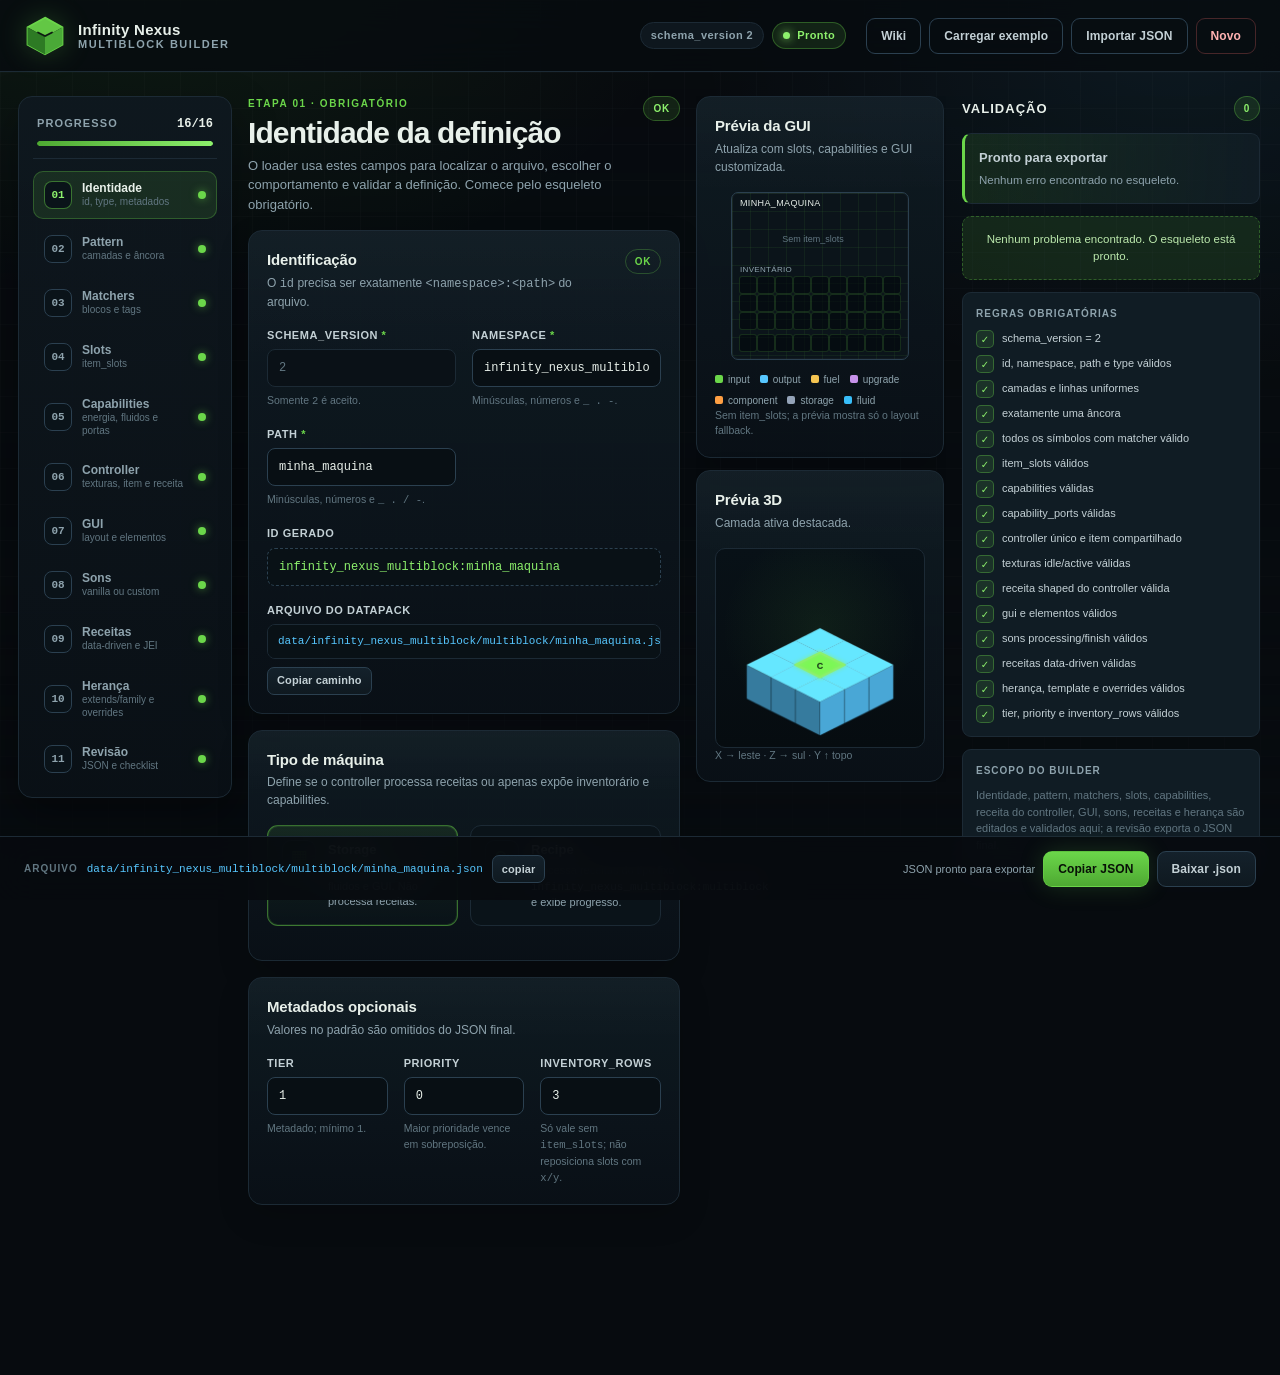
==== commit 0d0d32fe: "1.0.7 Schema version 2" ====
--- a/docks/builder/index.html
+++ b/docks/builder/index.html
@@ -353,7 +353,7 @@
           <div>
             <p class="eyebrow">Etapa 06 · opcional</p>
             <h1 id="controllerTitle">Controller único e receita</h1>
-            <p class="view-subtitle">Todas as definições usam o mesmo bloco e item controller. Aqui você apenas configura a receita shaped opcional que cria esse item.</p>
+            <p class="view-subtitle">Todas as definições usam o mesmo bloco e item controller. Aqui você configura texturas opcionais por definição e a receita shaped que cria esse item.</p>
           </div>
           <span class="badge badge-neutral" id="controllerBadge">Pendente</span>
         </div>
@@ -362,7 +362,7 @@
           <div class="panel-head">
             <div>
               <h2>controller compartilhado</h2>
-              <p class="panel-subtitle" id="controllerSummary">Todas as definições usam o mesmo controller; não há bloco ou textura por máquina.</p>
+              <p class="panel-subtitle" id="controllerSummary">Todas as definições usam o mesmo controller; as texturas por definição são opcionais.</p>
             </div>
           </div>
           <div class="missing-empty">
@@ -370,6 +370,69 @@
             <p><code>infinity_nexus_multiblock:multiblock_controller</code></p>
             <p>Cada definição é associada ao controller pelo componente <code>infinity_nexus_multiblock:multiblock_definition</code>.</p>
           </div>
+        </div>
+
+        <div class="panel" id="texturesPanel">
+          <div class="panel-head panel-head-wrap">
+            <div>
+              <h2>textures</h2>
+              <p class="panel-subtitle" id="texturesSummary">Sem texturas por definição; usa o modelo padrão do controller.</p>
+            </div>
+            <div class="button-row">
+              <button type="button" class="btn btn-tiny btn-danger" id="resetTexturesBtn">limpar texturas</button>
+            </div>
+          </div>
+          <p class="field-hint">Ids completos como <code>minecraft:block/stone</code>. Faces omitidas caem no modelo padrão. <code>particle</code> cai em <code>front</code> quando vazio.</p>
+          <div id="texturesForm" autocomplete="off">
+            <h3 class="controller-section-title">Idle <span class="controller-optional">controller parado</span></h3>
+            <div class="controller-texture-grid">
+              <div class="field">
+                <label for="textureIdleFront">front</label>
+                <input id="textureIdleFront" type="text" data-texture-set="idle" data-texture-field="front" spellcheck="false" autocomplete="off" placeholder="minecraft:block/stone">
+              </div>
+              <div class="field">
+                <label for="textureIdleSide">side</label>
+                <input id="textureIdleSide" type="text" data-texture-set="idle" data-texture-field="side" spellcheck="false" autocomplete="off" placeholder="minecraft:block/oak_planks">
+              </div>
+              <div class="field">
+                <label for="textureIdleTop">top</label>
+                <input id="textureIdleTop" type="text" data-texture-set="idle" data-texture-field="top" spellcheck="false" autocomplete="off" placeholder="minecraft:block/oak_log_top">
+              </div>
+              <div class="field">
+                <label for="textureIdleBottom">bottom</label>
+                <input id="textureIdleBottom" type="text" data-texture-set="idle" data-texture-field="bottom" spellcheck="false" autocomplete="off" placeholder="minecraft:block/oak_log_top">
+              </div>
+              <div class="field">
+                <label for="textureIdleParticle">particle</label>
+                <input id="textureIdleParticle" type="text" data-texture-set="idle" data-texture-field="particle" spellcheck="false" autocomplete="off" placeholder="padrão: front">
+              </div>
+            </div>
+            <h3 class="controller-section-title">Active <span class="controller-optional">opcional, controller processando</span></h3>
+            <div class="controller-texture-grid">
+              <div class="field">
+                <label for="textureActiveFront">front</label>
+                <input id="textureActiveFront" type="text" data-texture-set="active" data-texture-field="front" spellcheck="false" autocomplete="off" placeholder="minecraft:block/smooth_stone">
+              </div>
+              <div class="field">
+                <label for="textureActiveSide">side</label>
+                <input id="textureActiveSide" type="text" data-texture-set="active" data-texture-field="side" spellcheck="false" autocomplete="off" placeholder="minecraft:block/oak_log">
+              </div>
+              <div class="field">
+                <label for="textureActiveTop">top</label>
+                <input id="textureActiveTop" type="text" data-texture-set="active" data-texture-field="top" spellcheck="false" autocomplete="off" placeholder="herda idle">
+              </div>
+              <div class="field">
+                <label for="textureActiveBottom">bottom</label>
+                <input id="textureActiveBottom" type="text" data-texture-set="active" data-texture-field="bottom" spellcheck="false" autocomplete="off" placeholder="herda idle">
+              </div>
+              <div class="field">
+                <label for="textureActiveParticle">particle</label>
+                <input id="textureActiveParticle" type="text" data-texture-set="active" data-texture-field="particle" spellcheck="false" autocomplete="off" placeholder="herda idle">
+              </div>
+            </div>
+          </div>
+          <code class="matcher-json slot-json controller-json" id="texturesJson"></code>
+          <p class="matcher-feedback controller-feedback" id="texturesFeedback" hidden></p>
         </div>
 
         <div class="panel" id="controllerRecipePanel">
@@ -404,7 +467,7 @@
         </div>
 
         <div class="callout callout-info">
-          O controller, suas texturas e o block entity são compartilhados por todas as definições. O campo top-level <code>recipe</code> é opcional e gera <code>data/&lt;namespace&gt;/recipe/controller/&lt;path&gt;.json</code> com resultado <code>infinity_nexus_multiblock:multiblock_controller</code>.
+          O bloco, o item e o block entity são compartilhados; o campo <code>textures</code> permite sobrescrever as texturas por definição (idle/active). O campo top-level <code>recipe</code> é opcional e gera <code>data/&lt;namespace&gt;/recipe/controller/&lt;path&gt;.json</code> com resultado <code>infinity_nexus_multiblock:multiblock_controller</code>.
         </div>
       </section>
 
@@ -489,10 +552,55 @@
         </div>
       </section>
 
+      <section class="view" data-view="sounds" aria-labelledby="soundsTitle" hidden>
+        <div class="view-head">
+          <div>
+            <p class="eyebrow">Etapa 08 · opcional</p>
+            <h1 id="soundsTitle">Sons</h1>
+            <p class="view-subtitle">Escolha um som vanilla na lista ou digite um <code>namespace:path</code> do seu próprio resource pack. <code>processing</code> toca enquanto a receita avança; <code>finish</code> toca ao completar.</p>
+          </div>
+          <span class="badge badge-neutral" id="soundsBadge">Pendente</span>
+        </div>
+
+        <div class="panel" id="soundsPanel">
+          <div class="panel-head">
+            <div>
+              <h2>sounds</h2>
+              <p class="panel-subtitle" id="soundsSummary">Sem sons; a máquina permanece silenciosa.</p>
+            </div>
+          </div>
+          <div class="controller-form">
+            <div class="field field-wide">
+              <label for="soundProcessing">processing</label>
+              <input id="soundProcessing" type="text" list="minecraftSoundList" data-sound-field="processing"
+                spellcheck="false" autocomplete="off" placeholder="minecraft:block.furnace.fire_crackle">
+              <p class="field-hint">Toca a cada 20 ticks enquanto houver progresso. Vazio desativa o som.</p>
+              <p class="field-error" data-error-for="soundProcessing"></p>
+            </div>
+            <div class="field field-wide">
+              <label for="soundFinish">finish</label>
+              <input id="soundFinish" type="text" list="minecraftSoundList" data-sound-field="finish"
+                spellcheck="false" autocomplete="off" placeholder="minecraft:block.anvil.use">
+              <p class="field-hint">Toca uma vez quando a receita completa. Vazio desativa o som.</p>
+              <p class="field-error" data-error-for="soundFinish"></p>
+            </div>
+          </div>
+          <datalist id="minecraftSoundList"></datalist>
+          <p class="grid-help" id="minecraftSoundStatus">Carregando lista de sons vanilla...</p>
+        </div>
+
+        <div class="callout callout-info">
+          A lista vem de <code>data/minecraft_sounds.json</code>, gerada a partir do <code>sounds.json</code> do Minecraft 26.1.2 (1902 eventos).
+          Você pode digitar qualquer identifier; para usar um som próprio, adicione a entrada em
+          <code>assets/&lt;namespace&gt;/sounds.json</code> e o arquivo <code>.ogg</code> correspondente.
+          Sons só são reproduzidos em máquinas <code>type=recipe</code>.
+        </div>
+      </section>
+
       <section class="view" data-view="recipes" aria-labelledby="recipesTitle" hidden>
         <div class="view-head">
           <div>
-            <p class="eyebrow">Etapa 08 · opcional</p>
+            <p class="eyebrow">Etapa 09 · opcional</p>
             <h1 id="recipesTitle">Receitas data-driven</h1>
             <p class="view-subtitle">Crie os arquivos de receita em <code>data/&lt;namespace&gt;/recipe/</code>. O tipo é fixo e o builder preenche <code>definition</code> automaticamente.</p>
           </div>
@@ -529,7 +637,7 @@
       <section class="view" data-view="inheritance" aria-labelledby="inheritanceTitle" hidden>
         <div class="view-head">
           <div>
-            <p class="eyebrow">Etapa 09 · opcional</p>
+            <p class="eyebrow">Etapa 10 · opcional</p>
             <h1 id="inheritanceTitle">Herança e templates</h1>
             <p class="view-subtitle">Compartilhe pattern, slots, capabilities e GUI com um pai usando <code>extends</code> ou <code>family</code>. O filho declara apenas o que muda.</p>
           </div>
@@ -586,7 +694,7 @@
       <section class="view" data-view="review" aria-labelledby="reviewTitle" hidden>
         <div class="view-head">
           <div>
-            <p class="eyebrow">Etapa 10 · revisão</p>
+            <p class="eyebrow">Etapa 11 · revisão</p>
             <h1 id="reviewTitle">JSON e checklist</h1>
             <p class="view-subtitle">Revise o resultado, copie o JSON e salve no caminho indicado. O jogo continua sendo a autoridade final.</p>
           </div>
@@ -711,7 +819,7 @@
 
       <div class="notes-card">
         <h3>Escopo do builder</h3>
-        <p>Identidade, pattern, matchers, slots, capabilities, receita do controller, GUI, receitas e herança são editados e validados aqui; a revisão exporta o JSON final.</p>
+        <p>Identidade, pattern, matchers, slots, capabilities, receita do controller, GUI, sons, receitas e herança são editados e validados aqui; a revisão exporta o JSON final.</p>
         <p>O controller é único e registrado pelo mod. O builder não gera blockstates, modelos ou texturas de controller por definição.</p>
       </div>
     </aside>
@@ -735,6 +843,7 @@
 
   <script src="validation.js"></script>
   <script src="preview3d.js"></script>
+  <script src="data/minecraft_sounds.js"></script>
   <script src="app.js"></script>
 </body>
 </html>
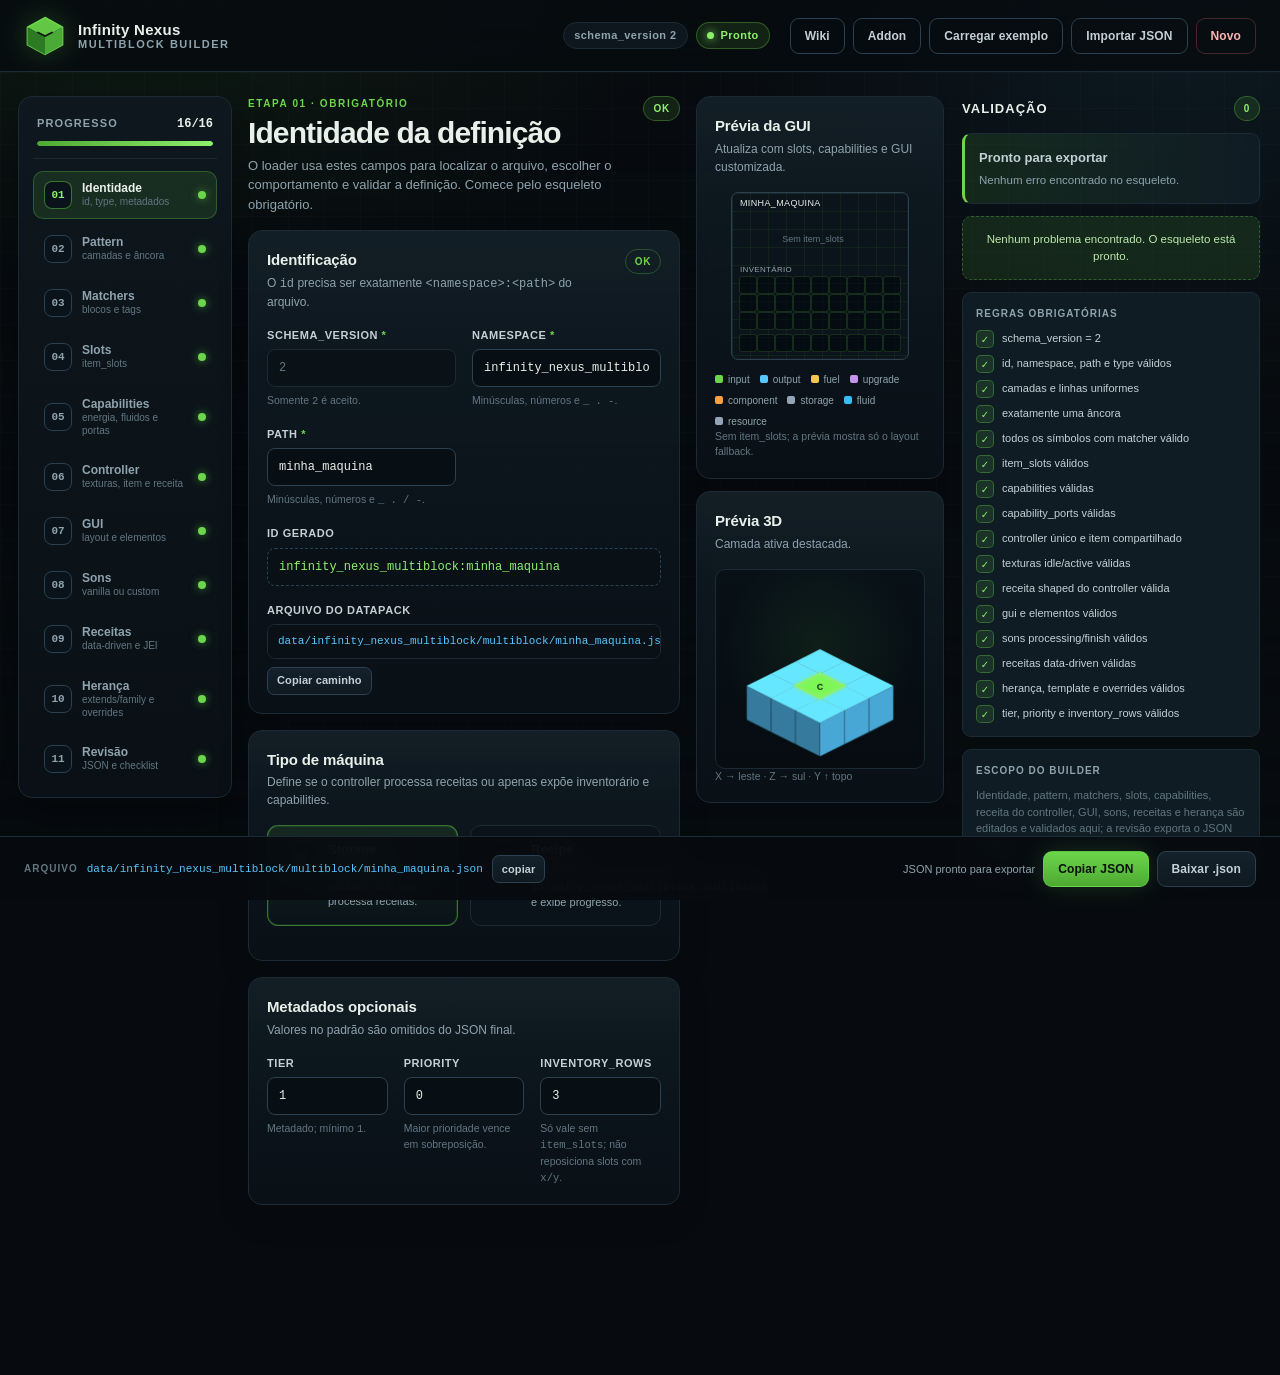
==== commit 5efab642: "1.1.4 Schema version 2" ====
--- a/docks/builder/index.html
+++ b/docks/builder/index.html
@@ -34,6 +34,7 @@
 
     <div class="header-actions">
       <a class="btn btn-ghost" href="../wiki/index.html" title="Wiki do desenvolvedor">Wiki</a>
+      <a class="btn btn-ghost" href="../wiki/addons.html" title="Guia para criar addons de recursos">Addon</a>
       <button type="button" class="btn btn-ghost" id="loadExampleBtn">Carregar exemplo</button>
       <button type="button" class="btn btn-ghost" id="importBtn">Importar JSON</button>
       <button type="button" class="btn btn-ghost btn-danger" id="resetBtn">Novo</button>
@@ -233,7 +234,7 @@
           <div>
             <p class="eyebrow">Etapa 03 · obrigatório</p>
             <h1 id="matchersTitle">Matchers dos símbolos</h1>
-            <p class="view-subtitle">Cada símbolo não-âncora precisa apontar para um bloco, uma tag ou um bloco com blockstate específico.</p>
+            <p class="view-subtitle">Cada símbolo não-âncora precisa apontar para um bloco, uma tag ou um bloco/tag com blockstate específico.</p>
           </div>
           <span class="badge badge-neutral" id="matchersBadge">Pendente</span>
         </div>
@@ -289,8 +290,8 @@
         <div class="view-head">
           <div>
             <p class="eyebrow">Etapa 05 · opcional</p>
-            <h1 id="capabilitiesTitle">Energia e fluidos</h1>
-            <p class="view-subtitle">Define <code>capabilities.energy</code>, <code>capabilities.fluids</code> e os filtros de bloco em <code>capability_ports</code>. Itens usam o inventário da máquina; energia e tanques são opcionais.</p>
+            <h1 id="capabilitiesTitle">Energia, fluidos e chemicals</h1>
+            <p class="view-subtitle">Define <code>capabilities.energy</code>, <code>capabilities.fluids</code>, <code>capabilities.chemical</code> e os filtros de bloco em <code>capability_ports</code>. Itens usam o inventário da máquina; energia e tanques são opcionais.</p>
           </div>
           <span class="badge badge-neutral" id="capabilitiesBadge">Pendente</span>
         </div>
@@ -299,12 +300,17 @@
           <div class="panel-head panel-head-wrap">
             <div>
               <h2>capabilities</h2>
-              <p class="panel-subtitle" id="capabilitiesSummary">Sem capabilities; a máquina não expõe energia/fluidos.</p>
+              <p class="panel-subtitle" id="capabilitiesSummary">Sem capabilities; a máquina não expõe energia/fluidos/chemicals.</p>
             </div>
             <div class="button-row">
-              <button type="button" class="btn btn-tiny" id="addEnergyBtn">+ energia</button>
-              <button type="button" class="btn btn-tiny" id="addFluidBtn">+ tanque</button>
-              <button type="button" class="btn btn-tiny btn-danger" id="removeCapabilitiesBtn">remover capabilities</button>
+              <button type="button" class="btn btn-tiny" id="addEnergyBtn"
+                title="Adiciona energia (FE) à máquina. Define capabilities.energy e permite energy_bar.">+ energia</button>
+              <button type="button" class="btn btn-tiny" id="addFluidBtn"
+                title="Adiciona um tanque de fluido. Define capabilities.fluids e permite fluid_bar.">+ tanque</button>
+              <button type="button" class="btn btn-tiny" id="addChemicalBtn"
+                title="Adiciona um tanque de chemical. Requer Mekanism para funcionar.">+ chemical</button>
+              <button type="button" class="btn btn-tiny btn-danger" id="removeCapabilitiesBtn"
+                title="Remove energia, fluidos e chemicals. Portas e receitas que dependem deles serão ignoradas.">remover capabilities</button>
             </div>
           </div>
           <div class="missing-empty" id="capabilitiesEmpty"></div>
@@ -335,6 +341,12 @@
               <input id="capabilityPortFluid" type="text" data-capability-port="fluid"
                 spellcheck="false" autocomplete="off" placeholder="F ou #minecraft:glass">
             </div>
+            <div class="field">
+              <label for="capabilityPortChemical">chemical</label>
+              <input id="capabilityPortChemical" type="text" data-capability-port="chemical"
+                spellcheck="false" autocomplete="off" placeholder="F ou #mekanism:chemicals"
+                title="Requer Mekanism para funcionar.">
+            </div>
           </div>
           <p class="field-hint" id="capabilityPortAvailability" hidden></p>
           <p class="field-hint" id="capabilityPortSymbols">Símbolos disponíveis no pattern: C, I.</p>
@@ -345,6 +357,8 @@
           <code>energy.id</code> é o identificador usado por uma <code>energy_bar</code>; <code>fluids[].id</code> identifica cada tanque e não é o tipo do fluido.
           <code>filter</code> aceita um fluido ou tag, como <code>minecraft:water</code> ou <code>#c:water</code>.
           <code>fluids[].port</code> limita o tanque a uma key do pattern (ex.: <code>Z</code>); sem ela, todos os ports de fluido acessam o tanque.
+          <code>chemical.tanks[].filter</code> aceita um chemical ou tag e pode listar vários separados por vírgula; portas chemical não usam <code>port</code> por tanque.
+          Chemical exige o addon Mekanism e aparece em <code>chemical_bar</code> com <code>capability: "chemical"</code> e <code>slot</code> igual ao id do tanque.
         </div>
       </section>
 
@@ -382,7 +396,7 @@
               <button type="button" class="btn btn-tiny btn-danger" id="resetTexturesBtn">limpar texturas</button>
             </div>
           </div>
-          <p class="field-hint">Ids completos como <code>minecraft:block/stone</code>. Faces omitidas caem no modelo padrão. <code>particle</code> cai em <code>front</code> quando vazio.</p>
+          <p class="field-hint">Ids completos como <code>minecraft:block/stone</code>. Faces omitidas caem no modelo padrão. <code>particle</code> cai em <code>front</code> quando vazio. Building herda idle/active; sem texturas por definicao, usa o modelo padrao com <code>front_on_building</code>.</p>
           <div id="texturesForm" autocomplete="off">
             <h3 class="controller-section-title">Idle <span class="controller-optional">controller parado</span></h3>
             <div class="controller-texture-grid">
@@ -428,6 +442,29 @@
               <div class="field">
                 <label for="textureActiveParticle">particle</label>
                 <input id="textureActiveParticle" type="text" data-texture-set="active" data-texture-field="particle" spellcheck="false" autocomplete="off" placeholder="herda idle">
+              </div>
+            </div>
+            <h3 class="controller-section-title">Building <span class="controller-optional">opcional, controller montando a estrutura</span></h3>
+            <div class="controller-texture-grid">
+              <div class="field">
+                <label for="textureBuildingFront">front</label>
+                <input id="textureBuildingFront" type="text" data-texture-set="building" data-texture-field="front" spellcheck="false" autocomplete="off" placeholder="herda active">
+              </div>
+              <div class="field">
+                <label for="textureBuildingSide">side</label>
+                <input id="textureBuildingSide" type="text" data-texture-set="building" data-texture-field="side" spellcheck="false" autocomplete="off" placeholder="herda active">
+              </div>
+              <div class="field">
+                <label for="textureBuildingTop">top</label>
+                <input id="textureBuildingTop" type="text" data-texture-set="building" data-texture-field="top" spellcheck="false" autocomplete="off" placeholder="herda active">
+              </div>
+              <div class="field">
+                <label for="textureBuildingBottom">bottom</label>
+                <input id="textureBuildingBottom" type="text" data-texture-set="building" data-texture-field="bottom" spellcheck="false" autocomplete="off" placeholder="herda active">
+              </div>
+              <div class="field">
+                <label for="textureBuildingParticle">particle</label>
+                <input id="textureBuildingParticle" type="text" data-texture-set="building" data-texture-field="particle" spellcheck="false" autocomplete="off" placeholder="herda active">
               </div>
             </div>
           </div>
@@ -467,7 +504,7 @@
         </div>
 
         <div class="callout callout-info">
-          O bloco, o item e o block entity são compartilhados; o campo <code>textures</code> permite sobrescrever as texturas por definição (idle/active). O campo top-level <code>recipe</code> é opcional e gera <code>data/&lt;namespace&gt;/recipe/controller/&lt;path&gt;.json</code> com resultado <code>infinity_nexus_multiblock:multiblock_controller</code>.
+          O bloco, o item e o block entity são compartilhados; o campo <code>textures</code> permite sobrescrever as texturas por definição (idle/active/building). O campo top-level <code>recipe</code> é opcional e gera <code>data/&lt;namespace&gt;/recipe/controller/&lt;path&gt;.json</code> com resultado <code>infinity_nexus_multiblock:multiblock_controller</code>.
         </div>
       </section>
 
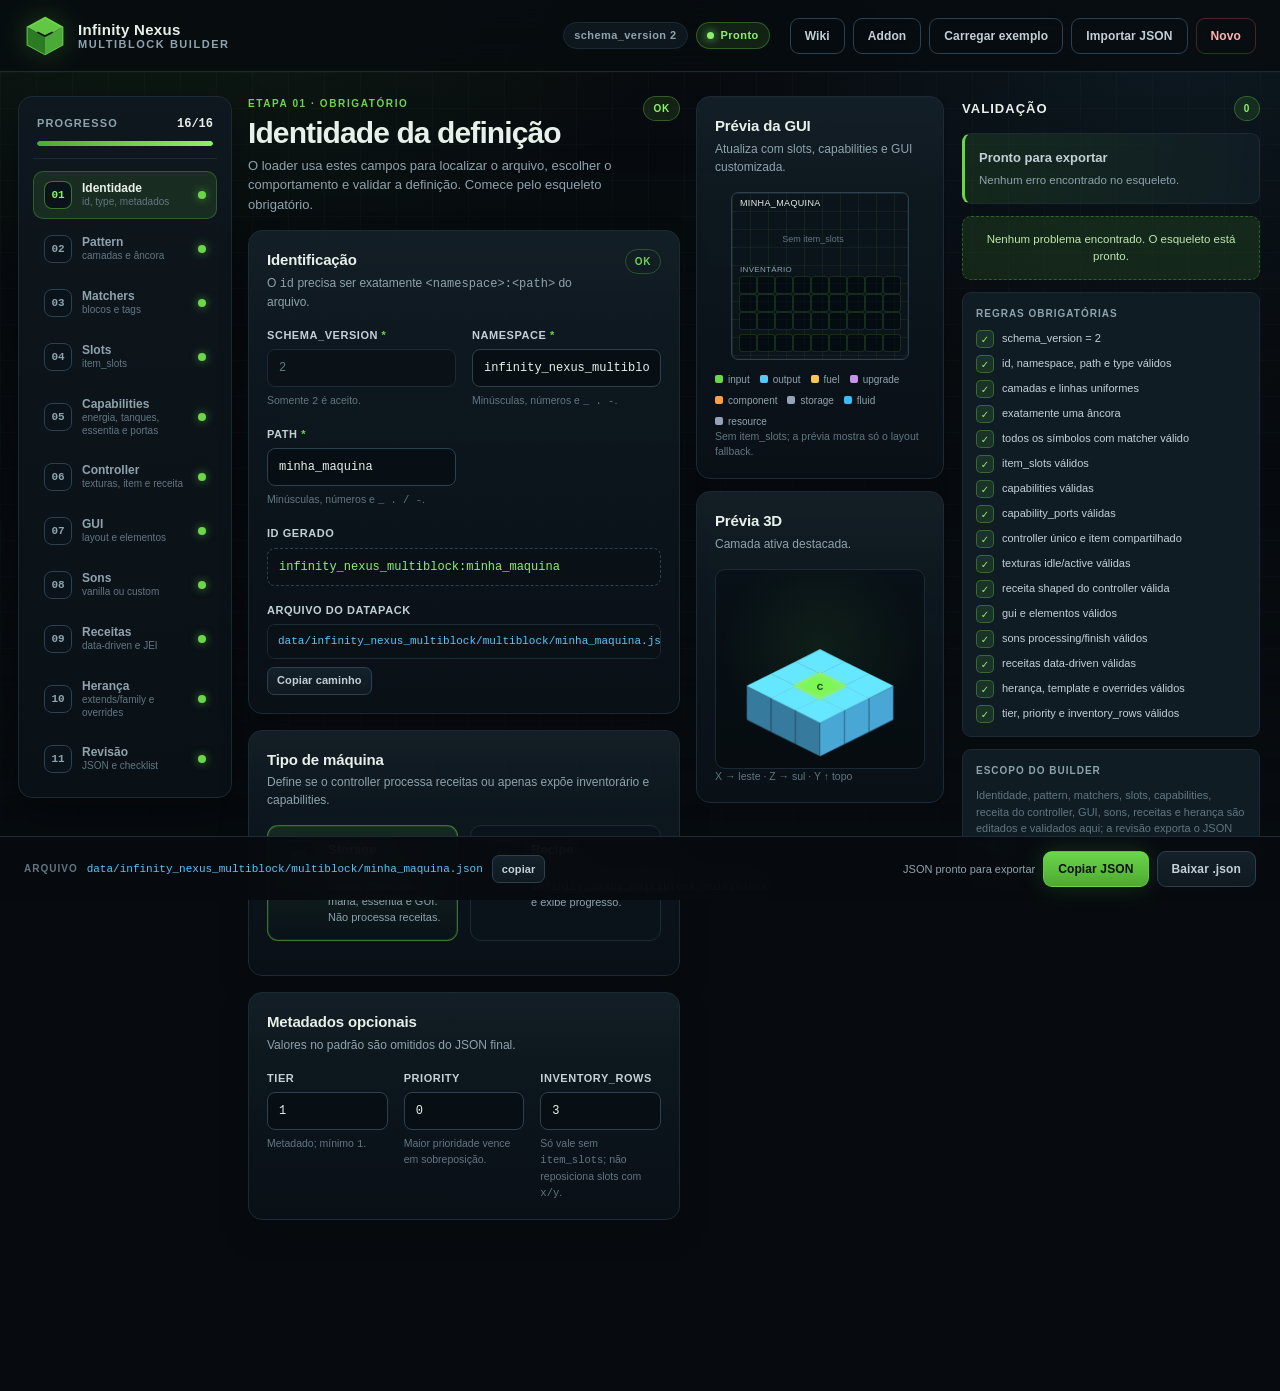
==== commit daa86835: "1.1.6 Schema version 2" ====
--- a/docks/builder/index.html
+++ b/docks/builder/index.html
@@ -119,7 +119,7 @@
                 <span class="type-icon" aria-hidden="true">▦</span>
                 <span>
                   <strong>Storage</strong>
-                  <small>Inventário, energia, fluidos e GUI. Não processa receitas.</small>
+                  <small>Inventário, energia, fluidos, chemicals, mana, essentia e GUI. Não processa receitas.</small>
                 </span>
               </span>
             </label>
@@ -290,8 +290,8 @@
         <div class="view-head">
           <div>
             <p class="eyebrow">Etapa 05 · opcional</p>
-            <h1 id="capabilitiesTitle">Energia, fluidos e chemicals</h1>
-            <p class="view-subtitle">Define <code>capabilities.energy</code>, <code>capabilities.fluids</code>, <code>capabilities.chemical</code> e os filtros de bloco em <code>capability_ports</code>. Itens usam o inventário da máquina; energia e tanques são opcionais.</p>
+            <h1 id="capabilitiesTitle">Energia, fluidos, chemicals, mana e essentia</h1>
+            <p class="view-subtitle">Define <code>capabilities.energy</code>, <code>capabilities.fluids</code>, <code>capabilities.chemical</code>, <code>capabilities.mana</code>, <code>capabilities.essentia</code> e os filtros de bloco em <code>capability_ports</code>. Itens usam o inventário da máquina; energia, tanques e essentia são opcionais.</p>
           </div>
           <span class="badge badge-neutral" id="capabilitiesBadge">Pendente</span>
         </div>
@@ -300,7 +300,7 @@
           <div class="panel-head panel-head-wrap">
             <div>
               <h2>capabilities</h2>
-              <p class="panel-subtitle" id="capabilitiesSummary">Sem capabilities; a máquina não expõe energia/fluidos/chemicals.</p>
+              <p class="panel-subtitle" id="capabilitiesSummary">Sem capabilities; a máquina não expõe energia/fluidos/chemicals/mana/essentia.</p>
             </div>
             <div class="button-row">
               <button type="button" class="btn btn-tiny" id="addEnergyBtn"
@@ -309,8 +309,12 @@
                 title="Adiciona um tanque de fluido. Define capabilities.fluids e permite fluid_bar.">+ tanque</button>
               <button type="button" class="btn btn-tiny" id="addChemicalBtn"
                 title="Adiciona um tanque de chemical. Requer Mekanism para funcionar.">+ chemical</button>
+              <button type="button" class="btn btn-tiny" id="addManaBtn"
+                title="Adiciona um tanque de mana. Requer um addon que registre a capability mana.">+ mana</button>
+              <button type="button" class="btn btn-tiny" id="addEssentiaBtn"
+                title="Adiciona essentia. Requer o addon Thaumaturge e permite resource_list.">+ essentia</button>
               <button type="button" class="btn btn-tiny btn-danger" id="removeCapabilitiesBtn"
-                title="Remove energia, fluidos e chemicals. Portas e receitas que dependem deles serão ignoradas.">remover capabilities</button>
+                title="Remove energia, fluidos, chemicals, mana e essentia. Portas e receitas que dependem deles serão ignoradas.">remover capabilities</button>
             </div>
           </div>
           <div class="missing-empty" id="capabilitiesEmpty"></div>
@@ -346,6 +350,18 @@
               <input id="capabilityPortChemical" type="text" data-capability-port="chemical"
                 spellcheck="false" autocomplete="off" placeholder="F ou #mekanism:chemicals"
                 title="Requer Mekanism para funcionar.">
+            </div>
+            <div class="field">
+              <label for="capabilityPortMana">mana</label>
+              <input id="capabilityPortMana" type="text" data-capability-port="mana"
+                spellcheck="false" autocomplete="off" placeholder="C"
+                title="Requer um addon que registre a capability mana.">
+            </div>
+            <div class="field">
+              <label for="capabilityPortEssentia">essentia</label>
+              <input id="capabilityPortEssentia" type="text" data-capability-port="essentia"
+                spellcheck="false" autocomplete="off" placeholder="N"
+                title="Requer o addon Thaumaturge para funcionar.">
             </div>
           </div>
           <p class="field-hint" id="capabilityPortAvailability" hidden></p>
@@ -359,6 +375,8 @@
           <code>fluids[].port</code> limita o tanque a uma key do pattern (ex.: <code>Z</code>); sem ela, todos os ports de fluido acessam o tanque.
           <code>chemical.tanks[].filter</code> aceita um chemical ou tag e pode listar vários separados por vírgula; portas chemical não usam <code>port</code> por tanque.
           Chemical exige o addon Mekanism e aparece em <code>chemical_bar</code> com <code>capability: "chemical"</code> e <code>slot</code> igual ao id do tanque.
+          Mana usa um tanque único com <code>capacity</code>, aparece em <code>chemical_bar</code> com <code>capability: "mana"</code> e <code>slot: "mana"</code>, e exige um addon que registre a capability <code>mana</code>.
+          Essentia usa <code>range</code> (1 a 32), aparece em <code>resource_list</code> com <code>capability: "essentia"</code> e <code>width/height</code> múltiplos de <code>18</code>, e exige o addon Thaumaturge.
         </div>
       </section>
 
@@ -570,6 +588,9 @@
                 <option value="slot">slot</option>
                 <option value="energy_bar">energy_bar</option>
                 <option value="fluid_bar">fluid_bar</option>
+                <option value="chemical_bar">chemical_bar</option>
+                <option value="mana_bar">mana_bar</option>
+                <option value="resource_list">resource_list</option>
                 <option value="progress_bar">progress_bar</option>
                 <option value="arrow">arrow</option>
                 <option value="entity">entity</option>
@@ -585,7 +606,7 @@
         </div>
 
         <div class="callout callout-info">
-          Uma GUI customizada exige exatamente um <code>player_inventory</code>. <code>item_slots</code> só é obrigatório quando houver elementos <code>slot</code> ou posições <code>x/y</code>; sem slots de item, a GUI pode ter só barras. Barras precisam apontar para a energia ou o tanque existente; <code>progress_bar</code>, <code>arrow</code> e <code>entity</code> só valem em máquinas <code>type=recipe</code>. <code>entity</code> mostra as entidades de <code>inputs</code>/<code>outputs</code> da receita, usa <code>x/y/width/height</code> e exige <code>width/height</code> múltiplos de <code>18</code> (mínimo <code>18</code>), com paginação quando não couberem. Elementos <code>slot</code> usam a referência de <code>item_slots</code>; slots com <code>x/y</code> não podem ser misturados com eles.
+          Uma GUI customizada exige exatamente um <code>player_inventory</code>. <code>item_slots</code> só é obrigatório quando houver elementos <code>slot</code> ou posições <code>x/y</code>; sem slots de item, a GUI pode ter só barras. Barras precisam apontar para a energia, o tanque ou a mana existente; <code>resource_list</code> exige <code>capabilities.essentia</code>, <code>capability: "essentia"</code> e <code>width/height</code> múltiplos de <code>18</code>; <code>progress_bar</code>, <code>arrow</code> e <code>entity</code> só valem em máquinas <code>type=recipe</code>. <code>entity</code> mostra as entidades de <code>inputs</code>/<code>outputs</code> da receita, usa <code>x/y/width/height</code> e exige <code>width/height</code> múltiplos de <code>18</code> (mínimo <code>18</code>), com paginação quando não couberem. Elementos <code>slot</code> usam a referência de <code>item_slots</code>; slots com <code>x/y</code> não podem ser misturados com eles.
         </div>
       </section>
 
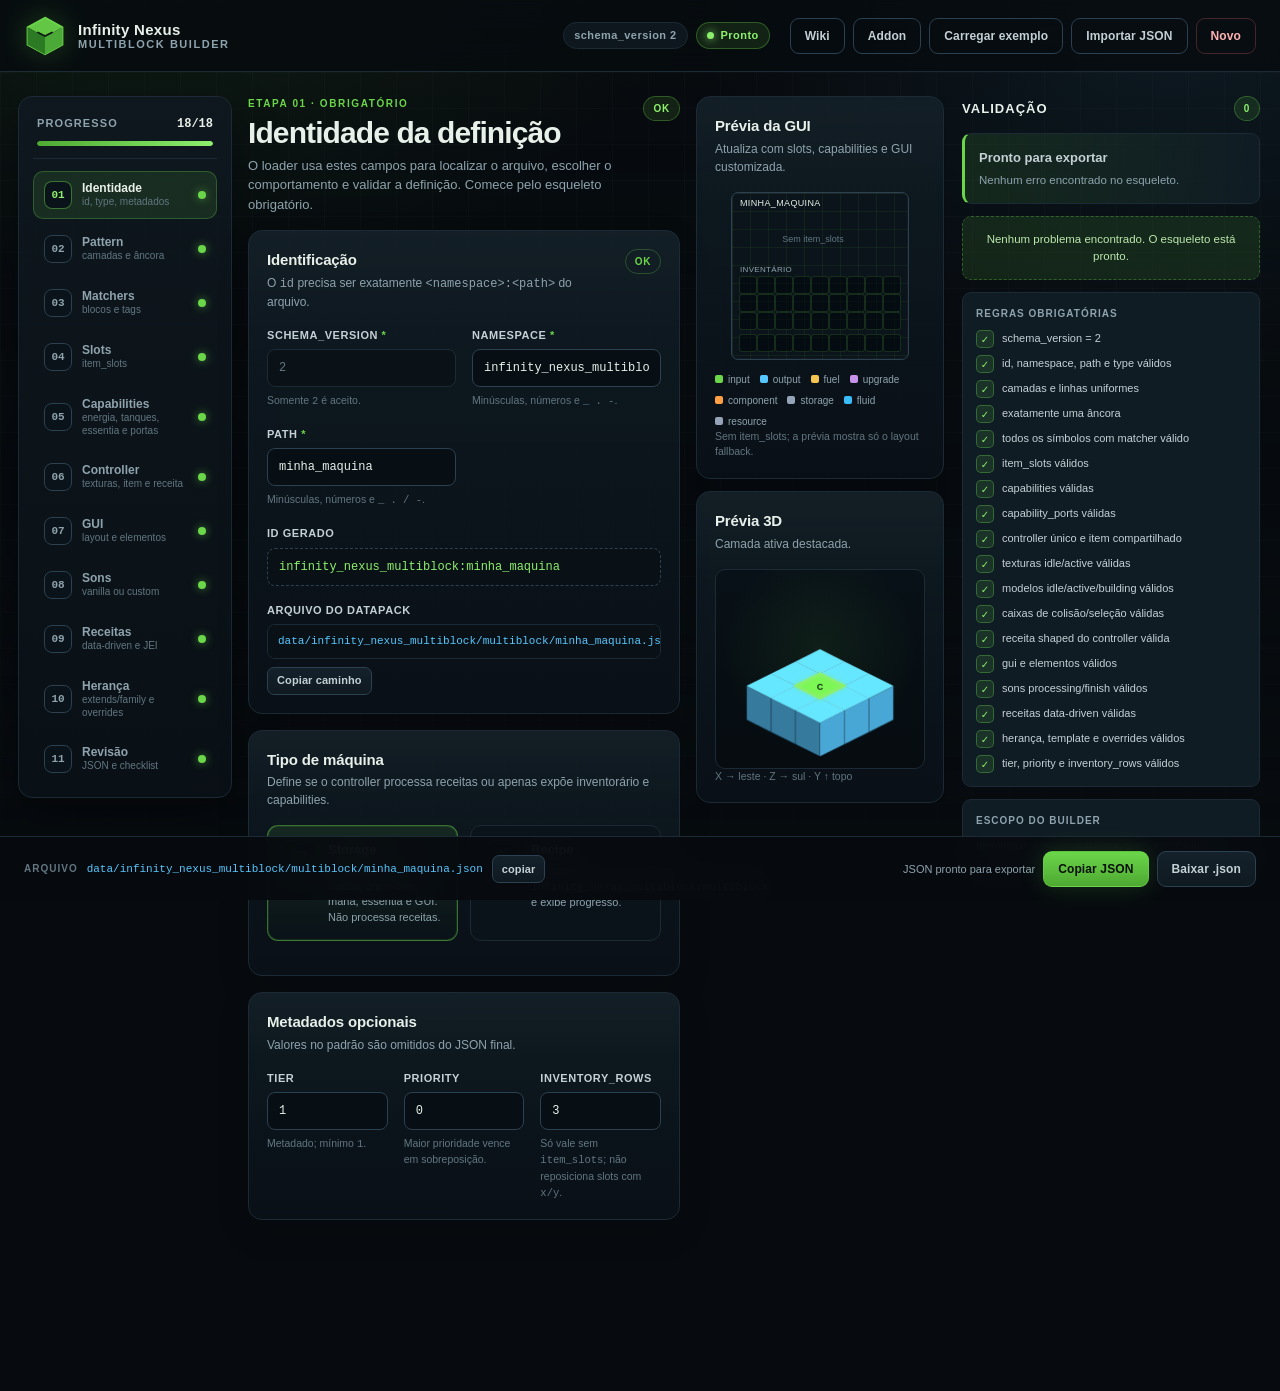
==== commit 22a7d3ce: "1.1.7 Schema version 2" ====
--- a/docks/builder/index.html
+++ b/docks/builder/index.html
@@ -385,109 +385,127 @@
           <div>
             <p class="eyebrow">Etapa 06 · opcional</p>
             <h1 id="controllerTitle">Controller único e receita</h1>
-            <p class="view-subtitle">Todas as definições usam o mesmo bloco e item controller. Aqui você configura texturas opcionais por definição e a receita shaped que cria esse item.</p>
+            <p class="view-subtitle">Escolha o controller padrão ou custom. No custom, o preview usa os modelos do campo model e as texturas vêm do próprio modelo.</p>
           </div>
           <span class="badge badge-neutral" id="controllerBadge">Pendente</span>
         </div>
 
-        <div class="panel" id="controllerPanel">
-          <div class="panel-head">
-            <div>
-              <h2>controller compartilhado</h2>
-              <p class="panel-subtitle" id="controllerSummary">Todas as definições usam o mesmo controller; as texturas por definição são opcionais.</p>
-            </div>
-          </div>
-          <div class="missing-empty">
-            <p>O bloco, o item e o block entity são registrados uma única vez pelo mod:</p>
-            <p><code>infinity_nexus_multiblock:multiblock_controller</code></p>
-            <p>Cada definição é associada ao controller pelo componente <code>infinity_nexus_multiblock:multiblock_definition</code>.</p>
-          </div>
-        </div>
-
-        <div class="panel" id="texturesPanel">
+        <div class="panel" id="controllerModePanel">
           <div class="panel-head panel-head-wrap">
             <div>
-              <h2>textures</h2>
-              <p class="panel-subtitle" id="texturesSummary">Sem texturas por definição; usa o modelo padrão do controller.</p>
+              <h2>tipo de controller</h2>
+              <p class="panel-subtitle" id="controllerModeSummary">Escolha antes de configurar o visual.</p>
+            </div>
+          </div>
+          <div class="controller-mode-options" id="controllerModeOptions">
+            <label class="controller-mode-option">
+              <input type="radio" name="controllerMode" value="default" checked>
+              <span><strong>Padrão</strong><small>Usa o modelo e as texturas do controller embutido. Sem model ou shape.</small></span>
+            </label>
+            <label class="controller-mode-option">
+              <input type="radio" name="controllerMode" value="custom">
+              <span><strong>Custom</strong><small>Usa os modelos do campo model e um shape próprio. A lista de texturas usa as chaves de textura do JSON do modelo; importar é só para visualização.</small></span>
+            </label>
+          </div>
+        </div>
+
+        <div class="panel" id="modelPanel">
+          <div class="panel-head panel-head-wrap">
+            <div>
+              <h2>model</h2>
+              <p class="panel-subtitle" id="modelSummary">Sem modelo por definição; usa o modelo padrão do controller.</p>
             </div>
             <div class="button-row">
-              <button type="button" class="btn btn-tiny btn-danger" id="resetTexturesBtn">limpar texturas</button>
-            </div>
-          </div>
-          <p class="field-hint">Ids completos como <code>minecraft:block/stone</code>. Faces omitidas caem no modelo padrão. <code>particle</code> cai em <code>front</code> quando vazio. Building herda idle/active; sem texturas por definicao, usa o modelo padrao com <code>front_on_building</code>.</p>
-          <div id="texturesForm" autocomplete="off">
-            <h3 class="controller-section-title">Idle <span class="controller-optional">controller parado</span></h3>
+              <button type="button" class="btn btn-tiny btn-danger" id="resetModelBtn">limpar modelo</button>
+            </div>
+          </div>
+          <p class="field-hint">Ids completos como <code>infinity_nexus_multiblock:block/steam_generator</code>. Estado ausente herda o anterior: <code>active</code> cai em <code>idle</code>; <code>building</code> cai em <code>active</code>/<code>idle</code>. O botão <strong>importar</strong> carrega um JSON local no preview e sugere o id pelo nome do arquivo.</p>
+          <div id="modelForm" autocomplete="off">
             <div class="controller-texture-grid">
               <div class="field">
-                <label for="textureIdleFront">front</label>
-                <input id="textureIdleFront" type="text" data-texture-set="idle" data-texture-field="front" spellcheck="false" autocomplete="off" placeholder="minecraft:block/stone">
+                <label for="modelIdle">idle</label>
+                <div class="model-input-row">
+                  <input id="modelIdle" type="text" data-model-field="idle" spellcheck="false" autocomplete="off" placeholder="minecraft:block/furnace">
+                  <button type="button" class="btn btn-tiny" data-model-import="idle">importar</button>
+                </div>
               </div>
               <div class="field">
-                <label for="textureIdleSide">side</label>
-                <input id="textureIdleSide" type="text" data-texture-set="idle" data-texture-field="side" spellcheck="false" autocomplete="off" placeholder="minecraft:block/oak_planks">
+                <label for="modelActive">active</label>
+                <div class="model-input-row">
+                  <input id="modelActive" type="text" data-model-field="active" spellcheck="false" autocomplete="off" placeholder="herda idle">
+                  <button type="button" class="btn btn-tiny" data-model-import="active">importar</button>
+                </div>
               </div>
               <div class="field">
-                <label for="textureIdleTop">top</label>
-                <input id="textureIdleTop" type="text" data-texture-set="idle" data-texture-field="top" spellcheck="false" autocomplete="off" placeholder="minecraft:block/oak_log_top">
-              </div>
-              <div class="field">
-                <label for="textureIdleBottom">bottom</label>
-                <input id="textureIdleBottom" type="text" data-texture-set="idle" data-texture-field="bottom" spellcheck="false" autocomplete="off" placeholder="minecraft:block/oak_log_top">
-              </div>
-              <div class="field">
-                <label for="textureIdleParticle">particle</label>
-                <input id="textureIdleParticle" type="text" data-texture-set="idle" data-texture-field="particle" spellcheck="false" autocomplete="off" placeholder="padrão: front">
-              </div>
-            </div>
-            <h3 class="controller-section-title">Active <span class="controller-optional">opcional, controller processando</span></h3>
-            <div class="controller-texture-grid">
-              <div class="field">
-                <label for="textureActiveFront">front</label>
-                <input id="textureActiveFront" type="text" data-texture-set="active" data-texture-field="front" spellcheck="false" autocomplete="off" placeholder="minecraft:block/smooth_stone">
-              </div>
-              <div class="field">
-                <label for="textureActiveSide">side</label>
-                <input id="textureActiveSide" type="text" data-texture-set="active" data-texture-field="side" spellcheck="false" autocomplete="off" placeholder="minecraft:block/oak_log">
-              </div>
-              <div class="field">
-                <label for="textureActiveTop">top</label>
-                <input id="textureActiveTop" type="text" data-texture-set="active" data-texture-field="top" spellcheck="false" autocomplete="off" placeholder="herda idle">
-              </div>
-              <div class="field">
-                <label for="textureActiveBottom">bottom</label>
-                <input id="textureActiveBottom" type="text" data-texture-set="active" data-texture-field="bottom" spellcheck="false" autocomplete="off" placeholder="herda idle">
-              </div>
-              <div class="field">
-                <label for="textureActiveParticle">particle</label>
-                <input id="textureActiveParticle" type="text" data-texture-set="active" data-texture-field="particle" spellcheck="false" autocomplete="off" placeholder="herda idle">
-              </div>
-            </div>
-            <h3 class="controller-section-title">Building <span class="controller-optional">opcional, controller montando a estrutura</span></h3>
-            <div class="controller-texture-grid">
-              <div class="field">
-                <label for="textureBuildingFront">front</label>
-                <input id="textureBuildingFront" type="text" data-texture-set="building" data-texture-field="front" spellcheck="false" autocomplete="off" placeholder="herda active">
-              </div>
-              <div class="field">
-                <label for="textureBuildingSide">side</label>
-                <input id="textureBuildingSide" type="text" data-texture-set="building" data-texture-field="side" spellcheck="false" autocomplete="off" placeholder="herda active">
-              </div>
-              <div class="field">
-                <label for="textureBuildingTop">top</label>
-                <input id="textureBuildingTop" type="text" data-texture-set="building" data-texture-field="top" spellcheck="false" autocomplete="off" placeholder="herda active">
-              </div>
-              <div class="field">
-                <label for="textureBuildingBottom">bottom</label>
-                <input id="textureBuildingBottom" type="text" data-texture-set="building" data-texture-field="bottom" spellcheck="false" autocomplete="off" placeholder="herda active">
-              </div>
-              <div class="field">
-                <label for="textureBuildingParticle">particle</label>
-                <input id="textureBuildingParticle" type="text" data-texture-set="building" data-texture-field="particle" spellcheck="false" autocomplete="off" placeholder="herda active">
-              </div>
-            </div>
-          </div>
-          <code class="matcher-json slot-json controller-json" id="texturesJson"></code>
-          <p class="matcher-feedback controller-feedback" id="texturesFeedback" hidden></p>
+                <label for="modelBuilding">building</label>
+                <div class="model-input-row">
+                  <input id="modelBuilding" type="text" data-model-field="building" spellcheck="false" autocomplete="off" placeholder="herda active">
+                  <button type="button" class="btn btn-tiny" data-model-import="building">importar</button>
+                </div>
+              </div>
+            </div>
+          </div>
+          <input type="file" id="modelImportInput" accept=".json,application/json" hidden>
+          <details class="card-advanced">
+            <summary>Código JSON <span class="card-advanced-hint">model</span></summary>
+            <div class="card-advanced-body">
+              <code class="matcher-json slot-json controller-json" id="modelJson"></code>
+            </div>
+          </details>
+          <p class="matcher-feedback controller-feedback" id="modelFeedback" hidden></p>
+        </div>
+
+        <div class="panel" id="modelPreviewPanel">
+          <div class="panel-head panel-head-wrap">
+            <div>
+              <h2>preview do modelo</h2>
+              <p class="panel-subtitle" id="modelPreviewSummary">O preview usa o controller padrão ou o campo model.</p>
+            </div>
+            <div class="button-row">
+              <button type="button" class="btn btn-tiny" id="modelPreviewResetViewBtn">resetar câmera</button>
+            </div>
+          </div>
+          <p class="field-hint">O preview carrega o modelo e resolve as texturas do projeto automaticamente. Alterne entre <code>idle</code>, <code>active</code> e <code>building</code>; estados vazios herdam o anterior. Arraste para girar e use a roda para zoom. Em <code>file://</code> o carregamento automático não funciona.</p>
+          <div class="model-preview-toolbar">
+            <div class="model-preview-states" id="modelPreviewStateButtons" role="group" aria-label="Estado do modelo">
+              <button type="button" class="btn btn-tiny is-active" data-preview-state="idle">Idle</button>
+              <button type="button" class="btn btn-tiny" data-preview-state="active">Active</button>
+              <button type="button" class="btn btn-tiny" data-preview-state="building">Building</button>
+            </div>
+            <label class="model-preview-toggle"><input type="checkbox" id="modelPreviewFloor" checked> <span>chão cinza</span></label>
+            <label class="model-preview-toggle"><input type="checkbox" id="modelPreviewReference" checked> <span>blocos de referência</span></label>
+          </div>
+          <p class="field-hint">No controller padrão, a lista mostra as seis faces do modelo padrão. No custom, a lista mostra as chaves de textura do JSON do modelo (ex.: <code>#all</code>, <code>#side</code>). No padrão, <strong>importar</strong> grava overrides em <code>textures</code>; no custom, <strong>importar</strong> é só para visualização, não altera o JSON e fica salvo por estado do preview.</p>
+          <input type="file" id="modelPreviewTextureInput" accept="image/png,image/*" hidden>
+          <div class="model-preview-stage" id="modelPreviewStage">
+            <canvas id="modelPreviewCanvas" aria-label="Preview 3D do modelo"></canvas>
+            <div class="model-preview-empty" id="modelPreviewEmpty">Nenhum modelo carregado.</div>
+          </div>
+          <div class="model-preview-texture-list" id="modelPreviewTextureList"></div>
+          <p class="matcher-feedback controller-feedback" id="modelPreviewFeedback" hidden></p>
+        </div>
+
+        <div class="panel" id="shapePanel">
+          <div class="panel-head panel-head-wrap">
+            <div>
+              <h2>shape</h2>
+              <p class="panel-subtitle" id="shapeSummary">Sem shape por definição; colisão e seleção usam o cubo completo.</p>
+            </div>
+            <div class="button-row">
+              <button type="button" class="btn btn-tiny" id="shapeFromModelBtn">usar model</button>
+              <button type="button" class="btn btn-tiny" id="addShapeBoxBtn">+ caixa</button>
+              <button type="button" class="btn btn-tiny btn-danger" id="resetShapeBtn">limpar shape</button>
+            </div>
+          </div>
+          <p class="field-hint">Caixas em pixels de 0 a 16, no espaço do modelo virado para norte. Sem shape, a colisão e a seleção usam o cubo completo. <strong>usar model</strong> usa o <code>model.idle</code>, preserva coordenadas fracionárias e ignora elementos com rotação fora de 90°; elementos fora de 0–16 são ajustados e avisados.</p>
+          <div id="shapeList"></div>
+          <details class="card-advanced">
+            <summary>Código JSON <span class="card-advanced-hint" id="shapeCodeHint">shape</span></summary>
+            <div class="card-advanced-body">
+              <code class="matcher-json slot-json controller-json" id="shapeJson"></code>
+            </div>
+          </details>
+          <p class="matcher-feedback controller-feedback" id="shapeFeedback" hidden></p>
         </div>
 
         <div class="panel" id="controllerRecipePanel">
@@ -522,7 +540,7 @@
         </div>
 
         <div class="callout callout-info">
-          O bloco, o item e o block entity são compartilhados; o campo <code>textures</code> permite sobrescrever as texturas por definição (idle/active/building). O campo top-level <code>recipe</code> é opcional e gera <code>data/&lt;namespace&gt;/recipe/controller/&lt;path&gt;.json</code> com resultado <code>infinity_nexus_multiblock:multiblock_controller</code>.
+          O bloco, o item e o block entity são compartilhados. O controller padrão usa o modelo embutido; o custom usa <code>model</code> e <code>shape</code> por definição. O campo top-level <code>recipe</code> é opcional e gera <code>data/&lt;namespace&gt;/recipe/controller/&lt;path&gt;.json</code> com resultado <code>infinity_nexus_multiblock:multiblock_controller</code>.
         </div>
       </section>
 
@@ -877,8 +895,8 @@
 
       <div class="notes-card">
         <h3>Escopo do builder</h3>
-        <p>Identidade, pattern, matchers, slots, capabilities, receita do controller, GUI, sons, receitas e herança são editados e validados aqui; a revisão exporta o JSON final.</p>
-        <p>O controller é único e registrado pelo mod. O builder não gera blockstates, modelos ou texturas de controller por definição.</p>
+        <p>Identidade, pattern, matchers, slots, capabilities, controller (textures/model/shape), GUI, sons, receitas e herança são editados e validados aqui; a revisão exporta o JSON final.</p>
+        <p>O controller é único e registrado pelo mod. O builder não gera os arquivos de blockstate, modelo ou textura referenciados por <code>model</code>/<code>textures</code>.</p>
       </div>
     </aside>
   </div>
@@ -901,6 +919,7 @@
 
   <script src="validation.js"></script>
   <script src="preview3d.js"></script>
+  <script src="modelpreview3d.js"></script>
   <script src="data/minecraft_sounds.js"></script>
   <script src="app.js"></script>
 </body>
--- a/docks/builder/styles.css
+++ b/docks/builder/styles.css
@@ -2338,6 +2338,140 @@
   font-size: 10px;
 }
 
+.model-input-row {
+  display: flex;
+  gap: 6px;
+}
+
+.model-input-row input {
+  flex: 1;
+  min-width: 0;
+}
+
+.model-input-row .btn {
+  flex: none;
+  padding-inline: 8px;
+}
+
+.controller-mode-options {
+  display: grid;
+  grid-template-columns: repeat(2, minmax(0, 1fr));
+  gap: 10px;
+}
+
+.controller-mode-option {
+  display: flex;
+  align-items: flex-start;
+  gap: 10px;
+  padding: 12px;
+  border: 1px solid var(--line);
+  border-radius: 10px;
+  background: rgba(255, 255, 255, 0.015);
+  cursor: pointer;
+}
+
+.controller-mode-option:has(input:checked) {
+  border-color: var(--lime-bright);
+  box-shadow: inset 0 0 0 1px var(--lime-bright);
+}
+
+.controller-mode-option input {
+  margin-top: 3px;
+  accent-color: var(--lime-bright);
+}
+
+.controller-mode-option span {
+  display: flex;
+  flex-direction: column;
+  gap: 3px;
+  min-width: 0;
+}
+
+.controller-mode-option strong {
+  color: var(--text);
+  font-size: 12px;
+}
+
+.controller-mode-option small {
+  color: var(--dim);
+  font-size: 10.5px;
+  line-height: 1.45;
+}
+
+.shape-box.card-advanced {
+  margin-top: 10px;
+  padding: 10px;
+  border: 1px solid var(--line);
+  border-radius: 10px;
+  background: rgba(255, 255, 255, 0.015);
+}
+
+.shape-box.card-advanced > summary {
+  color: var(--text-soft);
+}
+
+.shape-box.card-advanced > .card-advanced-body {
+  padding-top: 6px;
+}
+
+.shape-box .shape-box-head {
+  margin-bottom: 8px;
+  color: var(--dim);
+}
+
+.shape-box {
+  margin-top: 10px;
+  padding: 10px;
+  border: 1px solid var(--line);
+  border-radius: 10px;
+  background: rgba(255, 255, 255, 0.015);
+}
+
+.shape-box-head {
+  display: flex;
+  align-items: center;
+  justify-content: space-between;
+  gap: 10px;
+  margin-bottom: 8px;
+  color: var(--text-soft);
+  font-size: 11px;
+}
+
+.shape-fields {
+  display: grid;
+  grid-template-columns: repeat(6, minmax(0, 1fr));
+  gap: 6px;
+}
+
+.shape-fields .field {
+  min-width: 0;
+  margin: 0;
+}
+
+.shape-fields .field label {
+  overflow: hidden;
+  font-size: 9px;
+  text-overflow: ellipsis;
+  white-space: nowrap;
+}
+
+.shape-fields input {
+  min-height: 30px;
+  padding: 4px 5px;
+  font-size: 10.5px;
+}
+
+.shape-fields input::-webkit-outer-spin-button,
+.shape-fields input::-webkit-inner-spin-button {
+  margin: 0;
+  -webkit-appearance: none;
+}
+
+.shape-fields input[type="number"] {
+  -moz-appearance: textfield;
+  appearance: textfield;
+}
+
 .controller-extra {
   display: grid;
   grid-template-columns: minmax(0, 2fr) minmax(100px, 1fr);
@@ -2349,6 +2483,10 @@
   margin-top: 14px;
   white-space: pre-wrap;
   word-break: break-all;
+}
+
+.card-advanced-body .controller-json {
+  margin-top: 0;
 }
 
 .controller-feedback {
@@ -3658,6 +3796,190 @@
   }
 }
 
+.model-preview-states {
+  display: inline-flex;
+  flex-wrap: wrap;
+  gap: 6px;
+}
+
+.model-preview-states .btn.is-active {
+  border-color: var(--lime-bright);
+  background: rgba(107, 214, 74, 0.14);
+  color: var(--text);
+}
+
+.model-preview-toolbar {
+  display: flex;
+  flex-wrap: wrap;
+  align-items: center;
+  gap: 10px 18px;
+  margin: 12px 0;
+}
+
+.model-preview-toggle {
+  display: inline-flex;
+  align-items: center;
+  gap: 7px;
+  color: var(--muted);
+  font-size: 12px;
+  font-weight: 700;
+  cursor: pointer;
+  user-select: none;
+}
+
+.model-preview-toggle input {
+  accent-color: var(--lime-bright);
+}
+
+.model-preview-stage {
+  position: relative;
+  height: 340px;
+  border: 1px solid var(--line);
+  border-radius: 12px;
+  background: radial-gradient(circle at 50% 35%, #2a3036 0%, #171b1f 72%);
+  overflow: hidden;
+  touch-action: none;
+}
+
+.model-preview-stage canvas {
+  display: block;
+  width: 100%;
+  height: 100%;
+  cursor: grab;
+}
+
+.model-preview-stage canvas.is-dragging {
+  cursor: grabbing;
+}
+
+.model-preview-empty[hidden] {
+  display: none;
+}
+
+.model-preview-empty {
+  position: absolute;
+  inset: 0;
+  display: flex;
+  align-items: center;
+  justify-content: center;
+  padding: 18px;
+  color: var(--dim);
+  font-size: 12px;
+  font-weight: 700;
+  letter-spacing: 0.04em;
+  text-align: center;
+  pointer-events: none;
+}
+
+.model-preview-texture-list {
+  display: flex;
+  flex-direction: column;
+  gap: 8px;
+  margin-top: 12px;
+}
+
+.model-preview-texture-row {
+  display: grid;
+  grid-template-columns: 40px minmax(0, 1fr) auto;
+  align-items: center;
+  gap: 10px;
+  padding: 9px 11px;
+  border: 1px solid var(--line);
+  border-radius: 10px;
+  background: var(--panel);
+}
+
+.model-preview-thumb {
+  width: 40px;
+  height: 40px;
+  object-fit: contain;
+  image-rendering: pixelated;
+  border: 1px solid var(--line);
+  border-radius: 8px;
+  background: #10181e;
+}
+
+.model-preview-thumb.is-empty {
+  display: block;
+  background: repeating-linear-gradient(
+    45deg,
+    #141d23,
+    #141d23 4px,
+    #1b262e 4px,
+    #1b262e 8px
+  );
+}
+
+.model-preview-texture-info {
+  display: flex;
+  flex-direction: column;
+  gap: 2px;
+  min-width: 0;
+}
+
+.model-preview-texture-info code {
+  overflow-wrap: anywhere;
+  color: var(--text);
+  font-size: 11px;
+}
+
+.model-preview-texture-keys {
+  color: var(--dim);
+  font-size: 10px;
+  font-weight: 700;
+  letter-spacing: 0.04em;
+  text-transform: uppercase;
+}
+
+.model-preview-texture-ref {
+  margin-left: 6px;
+  color: var(--muted);
+  font-weight: 500;
+  letter-spacing: 0;
+  text-transform: none;
+}
+
+.model-preview-texture-side {
+  display: flex;
+  flex-direction: column;
+  align-items: flex-end;
+  gap: 6px;
+}
+
+.model-preview-texture-actions {
+  display: flex;
+  flex-wrap: wrap;
+  justify-content: flex-end;
+  gap: 6px;
+}
+
+.model-preview-texture-row select {
+  width: 100%;
+  min-width: 0;
+}
+
+@media (max-width: 720px) {
+  .controller-mode-options {
+    grid-template-columns: 1fr;
+  }
+
+  .shape-fields {
+    grid-template-columns: repeat(3, minmax(0, 1fr));
+  }
+
+  .model-preview-stage {
+    height: 260px;
+  }
+
+  .model-preview-texture-row {
+    grid-template-columns: 40px minmax(0, 1fr) auto;
+  }
+
+  .model-preview-texture-row select {
+    grid-column: 1 / -1;
+  }
+}
+
 @media (max-width: 560px) {
   body.pattern-fullscreen .workspace {
     display: block;
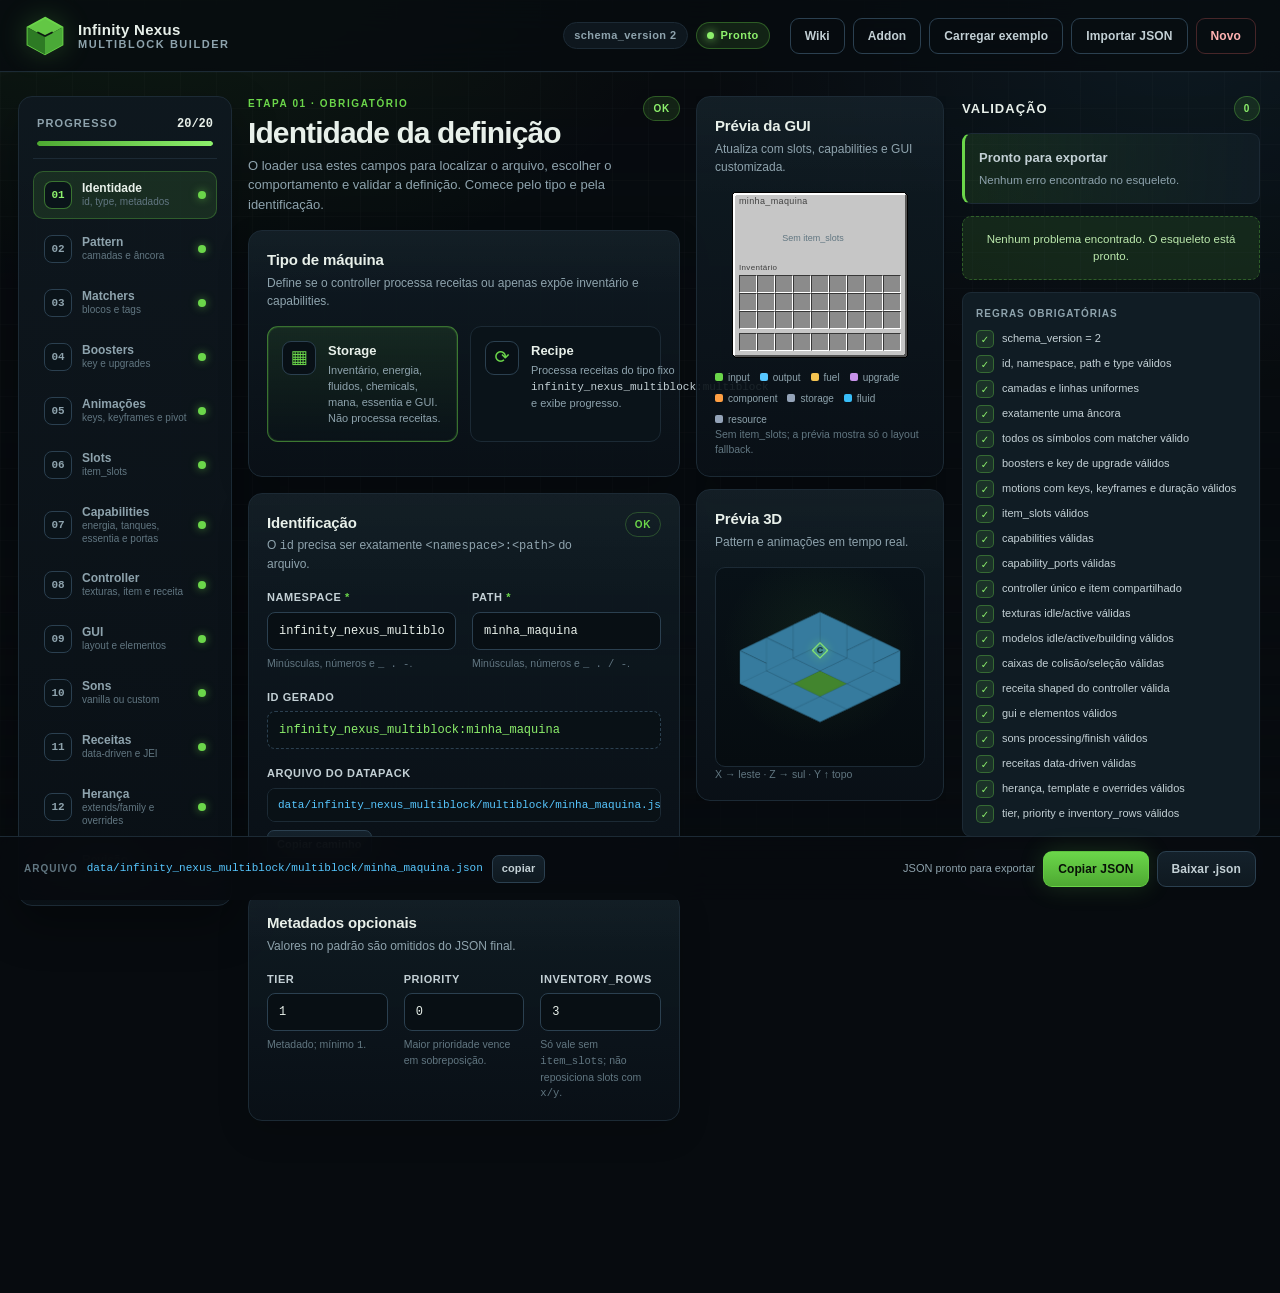
==== commit b652a286: "1.1.9 Schema version 2" ====
--- a/docks/builder/index.html
+++ b/docks/builder/index.html
@@ -53,7 +53,7 @@
           <div>
             <p class="eyebrow">Etapa 01 · obrigatório</p>
             <h1 id="identityTitle">Identidade da definição</h1>
-            <p class="view-subtitle">O loader usa estes campos para localizar o arquivo, escolher o comportamento e validar a definição. Comece pelo esqueleto obrigatório.</p>
+            <p class="view-subtitle">O loader usa estes campos para localizar o arquivo, escolher o comportamento e validar a definição. Comece pelo tipo e pela identificação.</p>
           </div>
           <span class="badge badge-neutral" id="identityBadge">Pendente</span>
         </div>
@@ -61,54 +61,8 @@
         <div class="panel">
           <div class="panel-head">
             <div>
-              <h2>Identificação</h2>
-              <p class="panel-subtitle">O <code>id</code> precisa ser exatamente <code>&lt;namespace&gt;:&lt;path&gt;</code> do arquivo.</p>
-            </div>
-            <span class="status-chip" data-for="identity">Verificando</span>
-          </div>
-
-          <div class="form-grid">
-            <div class="field">
-              <label for="schemaVersion">schema_version <span class="required">*</span></label>
-              <input id="schemaVersion" type="text" value="2" readonly aria-readonly="true">
-              <p class="field-hint">Somente <code>2</code> é aceito.</p>
-            </div>
-
-            <div class="field">
-              <label for="namespace">namespace <span class="required">*</span></label>
-              <input id="namespace" data-bind="namespace" type="text" spellcheck="false" autocomplete="off" placeholder="mymod">
-              <p class="field-hint">Minúsculas, números e <code>_ . -</code>.</p>
-              <p class="field-error" data-error-for="namespace"></p>
-            </div>
-
-            <div class="field">
-              <label for="path">path <span class="required">*</span></label>
-              <input id="path" data-bind="path" type="text" spellcheck="false" autocomplete="off" placeholder="minha_maquina">
-              <p class="field-hint">Minúsculas, números e <code>_ . / -</code>.</p>
-              <p class="field-error" data-error-for="path"></p>
-            </div>
-
-            <div class="field field-wide">
-              <span class="field-label">ID gerado</span>
-              <output class="code-preview" id="idPreview">infinity_nexus_multiblock:minha_maquina</output>
-              <p class="field-error" data-error-for="id"></p>
-            </div>
-
-            <div class="field field-wide">
-              <span class="field-label">Arquivo do datapack</span>
-              <div class="path-row">
-                <code id="filePathPreview">data/infinity_nexus_multiblock/multiblock/minha_maquina.json</code>
-                <button type="button" class="btn btn-tiny" id="copyPathInlineBtn">Copiar caminho</button>
-              </div>
-            </div>
-          </div>
-        </div>
-
-        <div class="panel">
-          <div class="panel-head">
-            <div>
               <h2>Tipo de máquina</h2>
-              <p class="panel-subtitle">Define se o controller processa receitas ou apenas expõe inventorário e capabilities.</p>
+              <p class="panel-subtitle">Define se o controller processa receitas ou apenas expõe inventário e capabilities.</p>
             </div>
           </div>
 
@@ -140,6 +94,46 @@
         <div class="panel">
           <div class="panel-head">
             <div>
+              <h2>Identificação</h2>
+              <p class="panel-subtitle">O <code>id</code> precisa ser exatamente <code>&lt;namespace&gt;:&lt;path&gt;</code> do arquivo.</p>
+            </div>
+            <span class="status-chip" data-for="identity">Verificando</span>
+          </div>
+
+          <div class="form-grid">
+            <div class="field">
+              <label for="namespace">namespace <span class="required">*</span></label>
+              <input id="namespace" data-bind="namespace" type="text" spellcheck="false" autocomplete="off" placeholder="mymod">
+              <p class="field-hint">Minúsculas, números e <code>_ . -</code>.</p>
+              <p class="field-error" data-error-for="namespace"></p>
+            </div>
+
+            <div class="field">
+              <label for="path">path <span class="required">*</span></label>
+              <input id="path" data-bind="path" type="text" spellcheck="false" autocomplete="off" placeholder="minha_maquina">
+              <p class="field-hint">Minúsculas, números e <code>_ . / -</code>.</p>
+              <p class="field-error" data-error-for="path"></p>
+            </div>
+
+            <div class="field field-wide">
+              <span class="field-label">ID gerado</span>
+              <output class="code-preview" id="idPreview">infinity_nexus_multiblock:minha_maquina</output>
+              <p class="field-error" data-error-for="id"></p>
+            </div>
+
+            <div class="field field-wide">
+              <span class="field-label">Arquivo do datapack</span>
+              <div class="path-row">
+                <code id="filePathPreview">data/infinity_nexus_multiblock/multiblock/minha_maquina.json</code>
+                <button type="button" class="btn btn-tiny" id="copyPathInlineBtn">Copiar caminho</button>
+              </div>
+            </div>
+          </div>
+        </div>
+
+        <div class="panel">
+          <div class="panel-head">
+            <div>
               <h2>Metadados opcionais</h2>
               <p class="panel-subtitle">Valores no padrão são omitidos do JSON final.</p>
             </div>
@@ -234,7 +228,7 @@
           <div>
             <p class="eyebrow">Etapa 03 · obrigatório</p>
             <h1 id="matchersTitle">Matchers dos símbolos</h1>
-            <p class="view-subtitle">Cada símbolo não-âncora precisa apontar para um bloco, uma tag ou um bloco/tag com blockstate específico.</p>
+            <p class="view-subtitle">Cada símbolo não-âncora precisa apontar para um bloco, uma tag ou um bloco/tag com blockstate específico. A key de upgrade é a exceção: ela não tem matcher.</p>
           </div>
           <span class="badge badge-neutral" id="matchersBadge">Pendente</span>
         </div>
@@ -252,13 +246,253 @@
 
         <div class="callout callout-warning">
           <strong>Validação offline:</strong> o builder confere o formato dos IDs, mas não tem o registro de blocos do jogo. IDs inexistentes e propriedades de blockstate só são rejeitados pelo servidor no <code>/reload</code>.
+        </div>
+      </section>
+
+      <section class="view" data-view="upgrades" aria-labelledby="upgradesTitle" hidden>
+        <div class="view-head">
+          <div>
+            <p class="eyebrow">Etapa 04 · opcional</p>
+            <h1 id="upgradesTitle">Boosters e upgrades</h1>
+            <p class="view-subtitle">Blocos colocados nas células de upgrade do pattern, fora da estrutura obrigatória, dão bônus conforme o tipo: recipe usa output/speed/energy/efficiency/thread; storage usa damage. A key de upgrade é uma célula do pattern sem matcher.</p>
+          </div>
+          <span class="badge badge-neutral" id="upgradesBadge">Opcional</span>
+        </div>
+
+        <div class="panel" id="upgradeModePanel">
+          <div class="panel-head panel-head-wrap">
+            <div>
+              <h2>tipo de boosters</h2>
+              <p class="panel-subtitle" id="upgradeModeSummary">Escolha se a máquina terá boosters.</p>
+            </div>
+          </div>
+          <div class="controller-mode-options" id="upgradeModeOptions">
+            <label class="controller-mode-option">
+              <input type="radio" name="upgradeMode" value="none" checked>
+              <span><strong>Sem boosters</strong><small>O JSON não inclui <code>upgrades</code> e as células da key não existem.</small></span>
+            </label>
+            <label class="controller-mode-option">
+              <input type="radio" name="upgradeMode" value="custom">
+              <span><strong>Custom</strong><small>Define a key de upgrade e a lista de boosters com matcher, modifier, mode, valor e limite.</small></span>
+            </label>
+          </div>
+        </div>
+
+        <div id="upgradeEditorArea" hidden>
+          <div class="panel">
+            <div class="panel-head panel-head-wrap">
+              <div>
+                <h2>key de upgrade</h2>
+                <p class="panel-subtitle">Um único caractere, diferente da âncora e sem matcher. Pinte esse símbolo no pattern.</p>
+              </div>
+              <button type="button" class="btn btn-tiny" id="upgradePaintKeyBtn">pintar no pattern</button>
+            </div>
+            <div class="form-grid form-grid-three">
+              <div class="field">
+                <label for="upgradeKey">key</label>
+                <input id="upgradeKey" data-upgrade-field="key" type="text" maxlength="1" spellcheck="false" autocomplete="off" placeholder="U">
+                <p class="field-hint">A key aparece no pattern e não entra em matchers.</p>
+                <p class="field-error" data-error-for="upgradeKey"></p>
+              </div>
+              <div class="field">
+                <span class="field-label">células no pattern</span>
+                <output class="code-preview" id="upgradeCellsPreview">0</output>
+                <p class="field-hint">A key precisa aparecer em pelo menos uma célula.</p>
+              </div>
+              <div class="field">
+                <span class="field-label">boosters</span>
+                <output class="code-preview" id="upgradeCountPreview">0</output>
+                <p class="field-hint">Cada booster conta até <code>max_blocks</code> blocos.</p>
+              </div>
+            </div>
+          </div>
+
+          <div class="panel">
+            <div class="panel-head panel-head-wrap">
+              <div>
+                <h2>boosters</h2>
+                <p class="panel-subtitle" id="upgradeBoostersSummary">Nenhum booster.</p>
+              </div>
+              <button type="button" class="btn btn-tiny" id="addUpgradeBoosterBtn">+ booster</button>
+            </div>
+            <div class="missing-empty" id="upgradeBoostersEmpty">Adicione um booster para começar.</div>
+            <div class="matcher-list" id="upgradeBoosterList"></div>
+          </div>
+
+          <div class="panel" id="upgradeSimulationPanel">
+            <div class="panel-head panel-head-wrap">
+              <div>
+                <h2>simulação com receita</h2>
+                <p class="panel-subtitle">Importe uma recipe para ver o efeito dos boosters ativos. A simulação não altera o JSON exportado.</p>
+              </div>
+              <div class="upgrade-sim-actions">
+                <button type="button" class="btn btn-tiny" id="upgradeRecipeImportBtn">importar recipe</button>
+                <button type="button" class="btn btn-tiny" id="upgradeRecipeSimulateBtn">simular</button>
+                <button type="button" class="btn btn-tiny" id="upgradeRecipeClearBtn">limpar</button>
+              </div>
+            </div>
+            <input type="file" id="upgradeRecipeFile" accept="application/json,.json" hidden>
+            <div class="form-grid">
+              <div class="field">
+                <label for="upgradeRecipeJson">recipe (JSON)</label>
+                <textarea id="upgradeRecipeJson" rows="8" spellcheck="false" placeholder='{"type":"infinity_nexus_multiblock:multiblock","time":100,"inputs":[],"outputs":[]}'></textarea>
+                <p class="field-hint">Cole o JSON ou use <strong>importar recipe</strong>. A recipe do builder não é alterada.</p>
+                <p class="field-error" data-error-for="upgradeRecipeJson"></p>
+              </div>
+              <div class="field">
+                <span class="field-label">receita importada</span>
+                <output class="code-preview" id="upgradeRecipeSummary">Nenhuma recipe importada.</output>
+                <p class="field-hint">Os valores base vêm de <code>time</code>, inputs e outputs.</p>
+              </div>
+            </div>
+            <div id="upgradeSimulationCounts" class="upgrade-sim-counts"></div>
+            <div id="upgradeSimulationResults" class="upgrade-sim-results"></div>
+          </div>
+
+          <div class="panel">
+            <div class="panel-head">
+              <div>
+                <h2>JSON gerado</h2>
+                <p class="panel-subtitle">Prévia do campo <code>upgrades</code> exportado.</p>
+              </div>
+            </div>
+            <code class="matcher-json slot-json" id="upgradeJson"></code>
+          </div>
+
+          <div class="callout callout-info">
+            <strong>Como funciona:</strong> cada célula da key conta para os boosters cujo matcher casar, até <code>max_blocks</code>. Em <code>recipe</code>, use <code>output</code>, <code>speed</code>, <code>energy</code>, <code>efficiency</code> e <code>thread</code>; em <code>storage</code>, use <code>damage</code>. <code>output</code>, <code>thread</code> e <code>damage</code> aumentam; <code>speed</code>, <code>energy</code> e <code>efficiency</code> reduzem. <code>additive</code> soma <code>n × valor</code>, <code>multiplicative</code> multiplica por <code>(1 ± valor)^n</code> e <code>flat</code> usa unidades absolutas. Em reduções multiplicativas o valor precisa ser menor que 1.
+          </div>
+        </div>
+      </section>
+
+      <section class="view" data-view="motions" aria-labelledby="motionsTitle" hidden>
+        <div class="view-head">
+          <div>
+            <p class="eyebrow">Etapa 05 · opcional</p>
+            <h1 id="motionsTitle">Animações das partes</h1>
+            <p class="view-subtitle">Cada motion move um conjunto de keys do pattern. O preview 3D usa o multibloco inteiro como centro; arraste para orbitar e use o scroll para o zoom.</p>
+          </div>
+          <span class="badge badge-neutral" id="motionsBadge">Opcional</span>
+        </div>
+
+        <div id="motionGlobalFeedback" class="callout callout-info" hidden></div>
+
+        <div class="panel" id="motionModePanel">
+          <div class="panel-head panel-head-wrap">
+            <div>
+              <h2>tipo de animação</h2>
+              <p class="panel-subtitle" id="motionModeSummary">Escolha se a máquina terá motions.</p>
+            </div>
+          </div>
+          <div class="controller-mode-options" id="motionModeOptions">
+            <label class="controller-mode-option">
+              <input type="radio" name="motionMode" value="none" checked>
+              <span><strong>Sem animação</strong><small>A máquina fica estática e o JSON não inclui <code>motions</code>.</small></span>
+            </label>
+            <label class="controller-mode-option">
+              <input type="radio" name="motionMode" value="custom">
+              <span><strong>Custom</strong><small>Define motions por keys do pattern, com pivot, keyframes, dano e NBT.</small></span>
+            </label>
+          </div>
+        </div>
+
+        <div id="motionEditorArea" hidden>
+        <div class="motion-editor-bar">
+          <div class="motion-editor-heading">
+            <span class="motion-editor-kicker">editor</span>
+            <strong>Animações</strong>
+            <span class="motion-editor-hint">lista, preview e propriedades</span>
+          </div>
+          <button type="button" class="btn btn-tiny" id="motionEditorCloseBtn">fechar</button>
+        </div>
+
+        <div class="motion-layout">
+          <div class="motion-stage">
+            <div class="motion-stage-head">
+              <div>
+                <h2>Preview 3D</h2>
+                <p class="panel-subtitle" id="motionStageMeta">Nenhuma motion. Use editar para montar a primeira.</p>
+              </div>
+              <div class="button-row">
+                <button type="button" class="btn btn-tiny" id="motionPlayBtn" aria-pressed="false">play</button>
+                <label class="motion-camera">câmera
+                  <select id="motionCamera">
+                    <option value="isometric" selected>isométrico</option>
+                    <option value="front">frente</option>
+                    <option value="back">trás</option>
+                    <option value="side">lado</option>
+                    <option value="top">topo</option>
+                    <option value="bottom">baixo</option>
+                    <option value="free">livre</option>
+                  </select>
+                </label>
+                <button type="button" class="btn btn-tiny" id="motionResetTimeBtn">início</button>
+                <button type="button" class="btn btn-tiny" id="motionResetViewBtn">resetar câmera</button>
+                <button type="button" class="btn btn-tiny btn-primary" id="motionFullscreenBtn" aria-pressed="false" title="Abrir o editor de animações">editar</button>
+                <button type="button" class="btn btn-tiny motion-panel-toggle" id="motionPanelBtn" aria-pressed="false" hidden>painel</button>
+              </div>
+            </div>
+            <div class="motion-canvas-wrap" id="motionCanvasWrap">
+              <canvas id="motionPreviewCanvas" aria-label="Preview 3D das animações"></canvas>
+            </div>
+            <div class="motion-controls">
+              <label class="motion-control-time">tempo
+                <input type="range" id="motionTimeRange" min="0" max="0" step="1" value="0">
+                <span id="motionTimeLabel">0 / 0 ticks</span>
+              </label>
+              <label>velocidade
+                <select id="motionSpeed">
+                  <option value="0.25">0.25x</option>
+                  <option value="0.5">0.5x</option>
+                  <option value="1" selected>1x</option>
+                  <option value="2">2x</option>
+                  <option value="4">4x</option>
+                </select>
+              </label>
+              <label class="motion-control-opacity">opacidade
+                <input type="range" id="motionOpacity" min="0.15" max="1" step="0.05" value="0.65">
+                <span id="motionOpacityLabel">65%</span>
+              </label>
+            </div>
+            <div class="motion-timeline-wrap">
+              <div class="motion-timeline" id="motionTimeline"></div>
+            </div>
+            <div class="motion-summary" id="motionSummary" hidden></div>
+          </div>
+
+          <div class="motion-workspace">
+            <div class="panel motion-list-panel">
+              <div class="panel-head panel-head-wrap">
+                <div>
+                  <h2>Motions</h2>
+                  <p class="panel-subtitle">Lista por keys do pattern. Clique para editar.</p>
+                </div>
+                <button type="button" class="btn btn-tiny" id="addMotionBtn">+ motion</button>
+              </div>
+              <div class="motion-list" id="motionList"></div>
+            </div>
+            <div class="panel motion-editor-panel">
+              <div class="panel-head">
+                <div>
+                  <h2>Editor</h2>
+                  <p class="panel-subtitle">Pivot, keyframes, dano e NBT da parte selecionada.</p>
+                </div>
+              </div>
+              <div id="motionDetail"></div>
+            </div>
+          </div>
+        </div>
+
+        <div class="callout callout-info motion-help-callout">
+          <strong>Como funciona:</strong> em <code>recipe</code>, as motions rodam durante uma receita válida; em <code>storage</code>, ficam sempre ativas enquanto o multibloco está montado. <code>fill_speed</code> acelera a animação conforme o inventário/tanques enchem (até 2x). A âncora nunca se move; cada key pertence a no máximo uma motion; sem pivot explícito o centro da caixa da parte é usado. As unidades são ticks (20 por segundo), offset em blocos e rotação em graus.
+        </div>
         </div>
       </section>
 
       <section class="view" data-view="slots" aria-labelledby="slotsTitle" hidden>
         <div class="view-head">
           <div>
-            <p class="eyebrow">Etapa 04 · opcional</p>
+            <p class="eyebrow">Etapa 06 · opcional</p>
             <h1 id="slotsTitle">Slots de itens</h1>
             <p class="view-subtitle">Define o inventário por <code>item_slots</code>. Com <code>x/y</code>, o layout padrão respeita a posição; sem posição, usa a grade automática.</p>
           </div>
@@ -289,7 +523,7 @@
       <section class="view" data-view="capabilities" aria-labelledby="capabilitiesTitle" hidden>
         <div class="view-head">
           <div>
-            <p class="eyebrow">Etapa 05 · opcional</p>
+            <p class="eyebrow">Etapa 07 · opcional</p>
             <h1 id="capabilitiesTitle">Energia, fluidos, chemicals, mana e essentia</h1>
             <p class="view-subtitle">Define <code>capabilities.energy</code>, <code>capabilities.fluids</code>, <code>capabilities.chemical</code>, <code>capabilities.mana</code>, <code>capabilities.essentia</code> e os filtros de bloco em <code>capability_ports</code>. Itens usam o inventário da máquina; energia, tanques e essentia são opcionais.</p>
           </div>
@@ -333,40 +567,46 @@
               <label for="capabilityPortItem">item</label>
               <input id="capabilityPortItem" type="text" data-capability-port="item"
                 spellcheck="false" autocomplete="off" placeholder="I, C ou #minecraft:glass">
+              <div class="port-picks" data-port-picks="item" role="group" aria-label="Símbolos do pattern para item"></div>
               <p class="field-hint">Sempre disponível via inventário. Use <code>[]</code> para não expor item.</p>
             </div>
             <div class="field">
               <label for="capabilityPortEnergy">energy</label>
               <input id="capabilityPortEnergy" type="text" data-capability-port="energy"
                 spellcheck="false" autocomplete="off" placeholder="C">
+              <div class="port-picks" data-port-picks="energy" role="group" aria-label="Símbolos do pattern para energy"></div>
             </div>
             <div class="field">
               <label for="capabilityPortFluid">fluid</label>
               <input id="capabilityPortFluid" type="text" data-capability-port="fluid"
                 spellcheck="false" autocomplete="off" placeholder="F ou #minecraft:glass">
+              <div class="port-picks" data-port-picks="fluid" role="group" aria-label="Símbolos do pattern para fluid"></div>
             </div>
             <div class="field">
               <label for="capabilityPortChemical">chemical</label>
               <input id="capabilityPortChemical" type="text" data-capability-port="chemical"
                 spellcheck="false" autocomplete="off" placeholder="F ou #mekanism:chemicals"
                 title="Requer Mekanism para funcionar.">
+              <div class="port-picks" data-port-picks="chemical" role="group" aria-label="Símbolos do pattern para chemical"></div>
             </div>
             <div class="field">
               <label for="capabilityPortMana">mana</label>
               <input id="capabilityPortMana" type="text" data-capability-port="mana"
                 spellcheck="false" autocomplete="off" placeholder="C"
                 title="Requer um addon que registre a capability mana.">
+              <div class="port-picks" data-port-picks="mana" role="group" aria-label="Símbolos do pattern para mana"></div>
             </div>
             <div class="field">
               <label for="capabilityPortEssentia">essentia</label>
               <input id="capabilityPortEssentia" type="text" data-capability-port="essentia"
                 spellcheck="false" autocomplete="off" placeholder="N"
                 title="Requer o addon Thaumaturge para funcionar.">
+              <div class="port-picks" data-port-picks="essentia" role="group" aria-label="Símbolos do pattern para essentia"></div>
             </div>
           </div>
           <p class="field-hint" id="capabilityPortAvailability" hidden></p>
           <p class="field-hint" id="capabilityPortSymbols">Símbolos disponíveis no pattern: C, I.</p>
-          <p class="field-hint">Vazio libera a capability em qualquer bloco formado. Use <code>[]</code> para não expor nenhum bloco. Separe vários seletores por vírgula ou espaço.</p>
+          <p class="field-hint">Vazio libera a capability em qualquer bloco formado. Use <code>[]</code> para não expor nenhum bloco. Clique nos símbolos do pattern para alternar vários ou digite IDs/tags separados por vírgula ou espaço.</p>
         </div>
 
         <div class="callout callout-info">
@@ -383,7 +623,7 @@
       <section class="view" data-view="controller" aria-labelledby="controllerTitle" hidden>
         <div class="view-head">
           <div>
-            <p class="eyebrow">Etapa 06 · opcional</p>
+            <p class="eyebrow">Etapa 08 · opcional</p>
             <h1 id="controllerTitle">Controller único e receita</h1>
             <p class="view-subtitle">Escolha o controller padrão ou custom. No custom, o preview usa os modelos do campo model e as texturas vêm do próprio modelo.</p>
           </div>
@@ -461,9 +701,6 @@
               <h2>preview do modelo</h2>
               <p class="panel-subtitle" id="modelPreviewSummary">O preview usa o controller padrão ou o campo model.</p>
             </div>
-            <div class="button-row">
-              <button type="button" class="btn btn-tiny" id="modelPreviewResetViewBtn">resetar câmera</button>
-            </div>
           </div>
           <p class="field-hint">O preview carrega o modelo e resolve as texturas do projeto automaticamente. Alterne entre <code>idle</code>, <code>active</code> e <code>building</code>; estados vazios herdam o anterior. Arraste para girar e use a roda para zoom. Em <code>file://</code> o carregamento automático não funciona.</p>
           <div class="model-preview-toolbar">
@@ -472,11 +709,13 @@
               <button type="button" class="btn btn-tiny" data-preview-state="active">Active</button>
               <button type="button" class="btn btn-tiny" data-preview-state="building">Building</button>
             </div>
+            <button type="button" class="btn btn-tiny" id="modelPreviewResetViewBtn">resetar câmera</button>
             <label class="model-preview-toggle"><input type="checkbox" id="modelPreviewFloor" checked> <span>chão cinza</span></label>
             <label class="model-preview-toggle"><input type="checkbox" id="modelPreviewReference" checked> <span>blocos de referência</span></label>
           </div>
-          <p class="field-hint">No controller padrão, a lista mostra as seis faces do modelo padrão. No custom, a lista mostra as chaves de textura do JSON do modelo (ex.: <code>#all</code>, <code>#side</code>). No padrão, <strong>importar</strong> grava overrides em <code>textures</code>; no custom, <strong>importar</strong> é só para visualização, não altera o JSON e fica salvo por estado do preview.</p>
+          <p class="field-hint">No controller padrão, a lista mostra as seis faces do modelo padrão. No custom, a lista mostra as chaves de textura do JSON do modelo (ex.: <code>#all</code>, <code>#side</code>). No padrão, <strong>importar .png</strong> grava overrides em <code>textures</code>; no custom, é só para visualização, não altera o JSON e fica salvo por estado do preview. Depois do PNG, use <strong>.mcmeta</strong> para animar a textura no preview; o arquivo não é exportado.</p>
           <input type="file" id="modelPreviewTextureInput" accept="image/png,image/*" hidden>
+          <input type="file" id="modelPreviewMcmetaInput" accept=".mcmeta,application/json,text/plain" hidden>
           <div class="model-preview-stage" id="modelPreviewStage">
             <canvas id="modelPreviewCanvas" aria-label="Preview 3D do modelo"></canvas>
             <div class="model-preview-empty" id="modelPreviewEmpty">Nenhum modelo carregado.</div>
@@ -547,7 +786,7 @@
       <section class="view" data-view="gui" aria-labelledby="guiTitle" hidden>
         <div class="view-head">
           <div>
-            <p class="eyebrow">Etapa 07 · opcional</p>
+            <p class="eyebrow">Etapa 09 · opcional</p>
             <h1 id="guiTitle">GUI e elementos</h1>
             <p class="view-subtitle">Personaliza o layout da GUI. Sem uma GUI customizada, o loader usa 176x166 e o inventário do jogador.</p>
           </div>
@@ -567,35 +806,46 @@
           </div>
           <div class="missing-empty" id="guiEmpty"></div>
           <div id="guiForm" hidden>
-            <div class="controller-form">
-              <div class="field field-wide">
-                <label for="guiTexture">texture</label>
-                <input id="guiTexture" type="text" data-gui-field="texture" spellcheck="false" autocomplete="off" placeholder="infinity_nexus_multiblock:textures/gui/minha_maquina.png">
-              </div>
-              <div class="field">
-                <label for="guiWidth">width</label>
-                <input id="guiWidth" type="number" min="1" max="4096" step="1" data-gui-field="width" placeholder="176">
-              </div>
-              <div class="field">
-                <label for="guiHeight">height</label>
-                <input id="guiHeight" type="number" min="1" max="4096" step="1" data-gui-field="height" placeholder="166">
-              </div>
-              <div class="field">
-                <label for="guiTextureWidth">texture_width</label>
-                <input id="guiTextureWidth" type="number" min="1" max="4096" step="1" data-gui-field="textureWidth" placeholder="256">
-              </div>
-              <div class="field">
-                <label for="guiTextureHeight">texture_height</label>
-                <input id="guiTextureHeight" type="number" min="1" max="4096" step="1" data-gui-field="textureHeight" placeholder="256">
-              </div>
-            </div>
-
             <h3 class="controller-section-title">Layout visual <span class="controller-optional">arraste para posicionar</span></h3>
             <div class="gui-canvas-wrap" id="guiCanvasWrap" hidden>
               <div class="gui-canvas" id="guiCanvas" aria-label="Prévia interativa da GUI"></div>
             </div>
             <p class="field-hint">Arraste energia, fluidos, progresso, entidade e demais elementos para ajustar <code>x/y</code>. Os campos numéricos continuam valendo para largura, altura e demais propriedades.</p>
             <p class="field-hint">Novos elementos começam com o layout do <code>spawner</code>: título em <code>8,4</code>, texto em <code>8,75</code>, inventário em <code>8,84</code>, barras em <code>158/148/138,10</code> com <code>8x64</code> e entidade em <code>96,18</code> com <code>36x36</code>. Slots começam em <code>8,16</code> e avançam <code>18</code> px, com 9 por linha.</p>
+
+            <details class="card-advanced gui-properties" id="guiProperties">
+              <summary>Propriedades <span class="card-advanced-hint">tamanho, textura e importação</span></summary>
+              <div class="card-advanced-body">
+                <div class="controller-form gui-properties-form">
+                  <div class="field field-wide gui-texture-field">
+                    <label for="guiTexture">texture</label>
+                    <div class="gui-texture-row">
+                      <input id="guiTexture" type="text" data-gui-field="texture" spellcheck="false" autocomplete="off" placeholder="infinity_nexus_multiblock:textures/gui/minha_maquina.png">
+                      <input id="guiTextureUpload" type="file" accept="image/png" hidden>
+                      <button type="button" class="btn btn-tiny" id="guiTextureUploadBtn">importar PNG</button>
+                      <button type="button" class="btn btn-tiny btn-danger" id="guiTextureResetBtn" hidden>usar padrão</button>
+                    </div>
+                  </div>
+                  <div class="field">
+                    <label for="guiWidth">width</label>
+                    <input id="guiWidth" type="number" min="1" max="4096" step="1" data-gui-field="width" placeholder="176">
+                  </div>
+                  <div class="field">
+                    <label for="guiHeight">height</label>
+                    <input id="guiHeight" type="number" min="1" max="4096" step="1" data-gui-field="height" placeholder="166">
+                  </div>
+                  <div class="field">
+                    <label for="guiTextureWidth">texture_width</label>
+                    <input id="guiTextureWidth" type="number" min="1" max="4096" step="1" data-gui-field="textureWidth" placeholder="256">
+                  </div>
+                  <div class="field">
+                    <label for="guiTextureHeight">texture_height</label>
+                    <input id="guiTextureHeight" type="number" min="1" max="4096" step="1" data-gui-field="textureHeight" placeholder="256">
+                  </div>
+                </div>
+                <p class="grid-help" id="guiTextureHint"></p>
+              </div>
+            </details>
 
             <h3 class="controller-section-title">Elementos <span class="controller-optional">opcional</span></h3>
             <div class="gui-add-row">
@@ -612,6 +862,7 @@
                 <option value="progress_bar">progress_bar</option>
                 <option value="arrow">arrow</option>
                 <option value="entity">entity</option>
+                <option value="booster_button">booster_button</option>
               </select>
               <button type="button" class="btn btn-tiny" id="addGuiElementBtn">+ elemento</button>
             </div>
@@ -624,14 +875,14 @@
         </div>
 
         <div class="callout callout-info">
-          Uma GUI customizada exige exatamente um <code>player_inventory</code>. <code>item_slots</code> só é obrigatório quando houver elementos <code>slot</code> ou posições <code>x/y</code>; sem slots de item, a GUI pode ter só barras. Barras precisam apontar para a energia, o tanque ou a mana existente; <code>resource_list</code> exige <code>capabilities.essentia</code>, <code>capability: "essentia"</code> e <code>width/height</code> múltiplos de <code>18</code>; <code>progress_bar</code>, <code>arrow</code> e <code>entity</code> só valem em máquinas <code>type=recipe</code>. <code>entity</code> mostra as entidades de <code>inputs</code>/<code>outputs</code> da receita, usa <code>x/y/width/height</code> e exige <code>width/height</code> múltiplos de <code>18</code> (mínimo <code>18</code>), com paginação quando não couberem. Elementos <code>slot</code> usam a referência de <code>item_slots</code>; slots com <code>x/y</code> não podem ser misturados com eles.
+          Uma GUI customizada exige exatamente um <code>player_inventory</code>. <code>item_slots</code> só é obrigatório quando houver elementos <code>slot</code> ou posições <code>x/y</code>; sem slots de item, a GUI pode ter só barras. Barras precisam apontar para a energia, o tanque ou a mana existente; <code>resource_list</code> exige <code>capabilities.essentia</code>, <code>capability: "essentia"</code> e <code>width/height</code> múltiplos de <code>18</code>;              <code>progress_bar</code>, <code>arrow</code> e <code>entity</code> só valem em máquinas <code>type=recipe</code>. <code>entity</code> mostra as entidades de <code>inputs</code>/<code>outputs</code> da receita, usa <code>x/y/width/height</code> e exige <code>width/height</code> múltiplos de <code>18</code> (mínimo <code>18</code>), com paginação quando não couberem. <code>booster_button</code> só aparece quando há boosters e, ao ser clicado, destaca no mundo as células de upgrade; o padrão é <code>8x8</code> no canto superior direito com o texto <code>B</code>. Elementos <code>slot</code> usam a referência de <code>item_slots</code>; slots com <code>x/y</code> não podem ser misturados com eles.
         </div>
       </section>
 
       <section class="view" data-view="sounds" aria-labelledby="soundsTitle" hidden>
         <div class="view-head">
           <div>
-            <p class="eyebrow">Etapa 08 · opcional</p>
+            <p class="eyebrow">Etapa 10 · opcional</p>
             <h1 id="soundsTitle">Sons</h1>
             <p class="view-subtitle">Escolha um som vanilla na lista ou digite um <code>namespace:path</code> do seu próprio resource pack. <code>processing</code> toca enquanto a receita avança; <code>finish</code> toca ao completar.</p>
           </div>
@@ -648,35 +899,54 @@
           <div class="controller-form">
             <div class="field field-wide">
               <label for="soundProcessing">processing</label>
-              <input id="soundProcessing" type="text" list="minecraftSoundList" data-sound-field="processing"
-                spellcheck="false" autocomplete="off" placeholder="minecraft:block.furnace.fire_crackle">
-              <p class="field-hint">Toca a cada 20 ticks enquanto houver progresso. Vazio desativa o som.</p>
+              <div class="sound-input-row">
+                <input id="soundProcessing" type="text" list="minecraftSoundList" data-sound-field="processing"
+                  spellcheck="false" autocomplete="off" placeholder="minecraft:block.furnace.fire_crackle">
+                <button type="button" class="btn btn-tiny" data-sound-upload="processing">importar .ogg</button>
+              </div>
+              <div class="sound-upload-row" data-sound-upload-row="processing" hidden>
+                <button type="button" class="btn btn-tiny" data-sound-play="processing" aria-pressed="false" disabled>play</button>
+                <button type="button" class="btn btn-tiny" data-sound-copy="processing" disabled>copiar sounds.json</button>
+                <button type="button" class="btn btn-tiny btn-danger" data-sound-clear="processing">remover arquivo</button>
+                <span class="sound-file-label" data-sound-file-label="processing"></span>
+              </div>
+              <p class="field-hint">Toca a cada 20 ticks enquanto houver progresso. Vazio desativa o som. O upload local só toca no navegador; o JSON exportado guarda apenas o ID.</p>
               <p class="field-error" data-error-for="soundProcessing"></p>
             </div>
             <div class="field field-wide">
               <label for="soundFinish">finish</label>
-              <input id="soundFinish" type="text" list="minecraftSoundList" data-sound-field="finish"
-                spellcheck="false" autocomplete="off" placeholder="minecraft:block.anvil.use">
-              <p class="field-hint">Toca uma vez quando a receita completa. Vazio desativa o som.</p>
+              <div class="sound-input-row">
+                <input id="soundFinish" type="text" list="minecraftSoundList" data-sound-field="finish"
+                  spellcheck="false" autocomplete="off" placeholder="minecraft:block.anvil.use">
+                <button type="button" class="btn btn-tiny" data-sound-upload="finish">importar .ogg</button>
+              </div>
+              <div class="sound-upload-row" data-sound-upload-row="finish" hidden>
+                <button type="button" class="btn btn-tiny" data-sound-play="finish" aria-pressed="false" disabled>play</button>
+                <button type="button" class="btn btn-tiny" data-sound-copy="finish" disabled>copiar sounds.json</button>
+                <button type="button" class="btn btn-tiny btn-danger" data-sound-clear="finish">remover arquivo</button>
+                <span class="sound-file-label" data-sound-file-label="finish"></span>
+              </div>
+              <p class="field-hint">Toca uma vez quando a receita completa. Vazio desativa o som. O upload local só toca no navegador; o JSON exportado guarda apenas o ID.</p>
               <p class="field-error" data-error-for="soundFinish"></p>
             </div>
           </div>
           <datalist id="minecraftSoundList"></datalist>
+          <input type="file" id="soundUploadInput" accept=".ogg,audio/ogg" hidden>
           <p class="grid-help" id="minecraftSoundStatus">Carregando lista de sons vanilla...</p>
         </div>
 
         <div class="callout callout-info">
           A lista vem de <code>data/minecraft_sounds.json</code>, gerada a partir do <code>sounds.json</code> do Minecraft 26.1.2 (1902 eventos).
-          Você pode digitar qualquer identifier; para usar um som próprio, adicione a entrada em
-          <code>assets/&lt;namespace&gt;/sounds.json</code> e o arquivo <code>.ogg</code> correspondente.
-          Sons só são reproduzidos em máquinas <code>type=recipe</code>.
+          Você pode importar um <code>.ogg</code> local para preencher o ID e ouvir no navegador; o arquivo não é exportado nem persistido (reimporte após recarregar).
+          Para usar no jogo, adicione o <code>.ogg</code> em <code>assets/&lt;namespace&gt;/sounds/&lt;path&gt;.ogg</code> e a entrada em
+          <code>assets/&lt;namespace&gt;/sounds.json</code>. Sons só são reproduzidos em máquinas <code>type=recipe</code>.
         </div>
       </section>
 
       <section class="view" data-view="recipes" aria-labelledby="recipesTitle" hidden>
         <div class="view-head">
           <div>
-            <p class="eyebrow">Etapa 09 · opcional</p>
+            <p class="eyebrow">Etapa 11 · opcional</p>
             <h1 id="recipesTitle">Receitas data-driven</h1>
             <p class="view-subtitle">Crie os arquivos de receita em <code>data/&lt;namespace&gt;/recipe/</code>. O tipo é fixo e o builder preenche <code>definition</code> automaticamente.</p>
           </div>
@@ -713,7 +983,7 @@
       <section class="view" data-view="inheritance" aria-labelledby="inheritanceTitle" hidden>
         <div class="view-head">
           <div>
-            <p class="eyebrow">Etapa 10 · opcional</p>
+            <p class="eyebrow">Etapa 12 · opcional</p>
             <h1 id="inheritanceTitle">Herança e templates</h1>
             <p class="view-subtitle">Compartilhe pattern, slots, capabilities e GUI com um pai usando <code>extends</code> ou <code>family</code>. O filho declara apenas o que muda.</p>
           </div>
@@ -770,7 +1040,7 @@
       <section class="view" data-view="review" aria-labelledby="reviewTitle" hidden>
         <div class="view-head">
           <div>
-            <p class="eyebrow">Etapa 11 · revisão</p>
+            <p class="eyebrow">Etapa 13 · revisão</p>
             <h1 id="reviewTitle">JSON e checklist</h1>
             <p class="view-subtitle">Revise o resultado, copie o JSON e salve no caminho indicado. O jogo continua sendo a autoridade final.</p>
           </div>
@@ -836,14 +1106,14 @@
               <h2>Paleta</h2>
               <p class="panel-subtitle">Símbolos do pattern.</p>
             </div>
-            <button type="button" class="btn btn-tiny" id="focusNewSymbolBtn">+ símbolo</button>
+            <button type="button" class="btn btn-tiny" id="focusNewSymbolBtn" title="Voltar para adicionar um novo símbolo">+ símbolo</button>
           </div>
           <div class="palette" id="palette"></div>
           <form class="inline-form" id="addSymbolForm">
             <input id="newSymbolInput" type="text" maxlength="1" placeholder="S" spellcheck="false" aria-label="Novo símbolo">
-            <button type="submit" class="btn btn-tiny">Adicionar</button>
+            <button type="submit" class="btn btn-tiny" id="addSymbolSubmitBtn" title="Adicionar símbolo à paleta">Adicionar</button>
           </form>
-          <p class="field-hint">A âncora <code>C</code> é única. Símbolos usados sem matcher ficam marcados em vermelho.</p>
+          <p class="field-hint" id="paletteFormHint">A âncora <code>C</code> é única. Selecione um símbolo para renomeá-lo. Símbolos usados sem matcher ficam marcados em vermelho.</p>
         </div>
 
         <div class="preview-dock">
@@ -855,20 +1125,22 @@
               </div>
             </div>
             <div class="gui-preview-frame" id="slotGuiPreview" aria-label="Prévia esquemática da GUI">
-              <div class="gui-preview-content" id="slotGuiPreviewContent"></div>
+              <div class="gui-preview-zoom" id="slotGuiPreviewZoom">
+                <div class="gui-preview-content" id="slotGuiPreviewContent"></div>
+              </div>
             </div>
             <div class="gui-preview-legend" id="slotPreviewLegend"></div>
             <p class="grid-help" id="slotPreviewHidden"></p>
           </div>
 
-          <div class="panel preview-card">
+          <div class="panel preview-card" id="patternPreviewCard">
             <div class="panel-head">
               <div>
                 <h2>Prévia 3D</h2>
-                <p class="panel-subtitle">Camada ativa destacada.</p>
-              </div>
-            </div>
-            <canvas id="preview3d" aria-label="Prévia isométrica do pattern"></canvas>
+                <p class="panel-subtitle">Pattern e animações em tempo real.</p>
+              </div>
+            </div>
+            <canvas id="patternPreview3d" aria-label="Prévia 3D animada do pattern"></canvas>
             <p class="grid-help">X → leste · Z → sul · Y ↑ topo</p>
           </div>
         </div>
@@ -895,7 +1167,7 @@
 
       <div class="notes-card">
         <h3>Escopo do builder</h3>
-        <p>Identidade, pattern, matchers, slots, capabilities, controller (textures/model/shape), GUI, sons, receitas e herança são editados e validados aqui; a revisão exporta o JSON final.</p>
+        <p>Identidade, pattern, matchers, boosters, animações, slots, capabilities, controller (textures/model/shape), GUI, sons, receitas e herança são editados e validados aqui; a revisão exporta o JSON final.</p>
         <p>O controller é único e registrado pelo mod. O builder não gera os arquivos de blockstate, modelo ou textura referenciados por <code>model</code>/<code>textures</code>.</p>
       </div>
     </aside>
@@ -918,7 +1190,9 @@
   <div class="toast" id="toast" role="status" aria-live="polite" hidden></div>
 
   <script src="validation.js"></script>
-  <script src="preview3d.js"></script>
+  <script src="vendor/three.min.js"></script>
+  <script src="motionpreview3d.js"></script>
+  <script src="motionpreview3d-webgl.js"></script>
   <script src="modelpreview3d.js"></script>
   <script src="data/minecraft_sounds.js"></script>
   <script src="app.js"></script>
--- a/docks/builder/styles.css
+++ b/docks/builder/styles.css
@@ -758,6 +758,11 @@
   font-size: 11px;
 }
 
+.symbol-hover {
+  cursor: help;
+  border-bottom: 1px dotted currentColor;
+}
+
 .field-error:not(:empty) {
   display: block;
 }
@@ -1165,6 +1170,15 @@
   content: "";
 }
 
+.cell.is-upgrade {
+  border: 2px dashed #f5c451;
+  background:
+    radial-gradient(circle at 50% 45%, rgba(245, 196, 81, 0.28), transparent 65%),
+    linear-gradient(145deg, #2a2415, #0f120b);
+  color: #ffe6a8;
+  box-shadow: 0 0 0 3px rgba(245, 196, 81, 0.1), 0 0 18px rgba(245, 196, 81, 0.18);
+}
+
 .cell.is-unmatched {
   border-color: rgba(255, 107, 107, 0.72);
   background:
@@ -1292,6 +1306,46 @@
   font-size: 9px;
 }
 
+.port-picks {
+  display: flex;
+  flex-wrap: wrap;
+  gap: 5px;
+  margin-top: 6px;
+}
+
+.port-pick {
+  display: inline-flex;
+  align-items: center;
+  justify-content: center;
+  padding: 2px;
+  border: 1px solid var(--line);
+  border-radius: 7px;
+  background: #0a1319;
+  cursor: pointer;
+  transition: border-color 120ms ease, background 120ms ease;
+}
+
+.port-pick .swatch {
+  width: 21px;
+  height: 21px;
+  border-radius: 5px;
+  font-size: 11px;
+}
+
+.port-pick:hover {
+  border-color: var(--line-strong);
+}
+
+.port-pick.is-active {
+  border-color: rgba(107, 214, 74, 0.52);
+  background: var(--lime-soft);
+}
+
+.port-pick:focus-visible {
+  outline: 2px solid var(--lime);
+  outline-offset: 2px;
+}
+
 .inline-form {
   display: flex;
   gap: 6px;
@@ -1374,6 +1428,150 @@
 
 .matcher-fields {
   min-width: 0;
+}
+
+.upgrade-card.is-disabled {
+  opacity: 0.6;
+}
+
+.upgrade-card.is-disabled .matcher-head {
+  border-bottom: 1px dashed var(--line);
+  padding-bottom: 8px;
+}
+
+.upgrade-form {
+  display: grid;
+  grid-template-columns: repeat(3, minmax(0, 1fr));
+  gap: 10px;
+  align-items: start;
+}
+
+.upgrade-form .field-wide {
+  grid-column: span 1;
+}
+
+.upgrade-sim-actions {
+  display: flex;
+  flex-wrap: wrap;
+  gap: 6px;
+}
+
+.upgrade-sim-counts {
+  display: grid;
+  grid-template-columns: repeat(auto-fit, minmax(180px, 1fr));
+  gap: 8px;
+  margin: 12px 0;
+}
+
+.upgrade-sim-count {
+  display: grid;
+  grid-template-columns: minmax(0, 1fr) 72px;
+  gap: 4px 8px;
+  align-items: center;
+  padding: 9px 10px;
+  border: 1px solid var(--line);
+  border-radius: 9px;
+  background: #0a1319;
+}
+
+.upgrade-sim-count span {
+  overflow: hidden;
+  color: var(--text-soft);
+  font-family: var(--font-mono);
+  font-size: 11px;
+  text-overflow: ellipsis;
+  white-space: nowrap;
+}
+
+.upgrade-sim-count input {
+  width: 100%;
+  padding: 4px 6px;
+  border: 1px solid var(--line);
+  border-radius: 6px;
+  background: #081117;
+  color: var(--text);
+  font-family: var(--font-mono);
+  font-size: 11px;
+}
+
+.upgrade-sim-count small {
+  grid-column: 1 / -1;
+  color: var(--dim);
+  font-size: 10px;
+}
+
+.upgrade-sim-results {
+  display: flex;
+  flex-direction: column;
+  gap: 10px;
+}
+
+.upgrade-sim-empty {
+  padding: 12px;
+  border: 1px dashed var(--line);
+  border-radius: 9px;
+  color: var(--dim);
+  font-size: 12px;
+  text-align: center;
+}
+
+.upgrade-sim-section {
+  display: flex;
+  flex-direction: column;
+  gap: 6px;
+}
+
+.upgrade-sim-section > strong {
+  color: var(--text-soft);
+  font-family: var(--font-mono);
+  font-size: 11px;
+  text-transform: uppercase;
+  letter-spacing: 0.04em;
+}
+
+.upgrade-sim-row {
+  display: grid;
+  grid-template-columns: minmax(0, 1fr) auto;
+  gap: 2px 12px;
+  align-items: baseline;
+  padding: 8px 10px;
+  border: 1px solid var(--line);
+  border-radius: 8px;
+  background: #0a1319;
+}
+
+.upgrade-sim-row > span {
+  overflow: hidden;
+  color: var(--text-soft);
+  font-family: var(--font-mono);
+  font-size: 11px;
+  text-overflow: ellipsis;
+  white-space: nowrap;
+}
+
+.upgrade-sim-row > strong {
+  color: var(--accent, #6fd3ff);
+  font-family: var(--font-mono);
+  font-size: 12px;
+  font-weight: 600;
+  text-align: right;
+  white-space: nowrap;
+}
+
+.upgrade-sim-row > small {
+  grid-column: 1 / -1;
+  color: var(--dim);
+  font-size: 10px;
+}
+
+.upgrade-sim-row.is-warning > small {
+  color: #ffcc66;
+}
+
+@media (max-width: 720px) {
+  .upgrade-form {
+    grid-template-columns: minmax(0, 1fr);
+  }
 }
 
 .state-list {
@@ -2353,6 +2551,44 @@
   padding-inline: 8px;
 }
 
+.sound-input-row {
+  display: flex;
+  gap: 6px;
+  flex-wrap: wrap;
+}
+
+.sound-input-row input {
+  flex: 1;
+  min-width: 0;
+}
+
+.sound-input-row .btn {
+  flex: none;
+  padding-inline: 8px;
+}
+
+.sound-upload-row {
+  display: flex;
+  flex-wrap: wrap;
+  align-items: center;
+  gap: 6px;
+  margin-top: 6px;
+}
+
+.sound-upload-row[hidden] {
+  display: none;
+}
+
+.sound-file-label {
+  color: var(--muted);
+  font-size: 12px;
+  overflow-wrap: anywhere;
+}
+
+.motion-damage-custom {
+  margin-top: 6px;
+}
+
 .controller-mode-options {
   display: grid;
   grid-template-columns: repeat(2, minmax(0, 1fr));
@@ -2622,6 +2858,80 @@
 .gui-element-card.is-invalid {
   border-color: rgba(255, 107, 107, 0.42);
   background: #100d10;
+}
+
+.gui-element-card > summary {
+  list-style: none;
+}
+
+.gui-element-card > summary::-webkit-details-marker {
+  display: none;
+}
+
+.gui-element-card > summary::marker {
+  content: "";
+}
+
+.gui-element-summary {
+  display: flex;
+  flex-wrap: wrap;
+  align-items: center;
+  gap: 8px;
+  cursor: pointer;
+  user-select: none;
+}
+
+.gui-element-type {
+  color: var(--muted);
+  font-family: var(--font-mono);
+  font-size: 10px;
+}
+
+.gui-element-title {
+  color: var(--text);
+  font-size: 12px;
+  font-weight: 600;
+}
+
+.gui-element-meta {
+  flex: 1 1 120px;
+  overflow: hidden;
+  color: var(--muted);
+  font-family: var(--font-mono);
+  font-size: 10px;
+  text-overflow: ellipsis;
+  white-space: nowrap;
+}
+
+.gui-element-body {
+  padding-top: 10px;
+}
+
+.gui-element-card[open] .gui-element-summary {
+  margin-bottom: 10px;
+}
+
+.gui-properties {
+  margin-top: 14px;
+}
+
+.gui-properties-form {
+  grid-template-columns: repeat(4, minmax(0, 1fr));
+}
+
+.gui-properties-form .gui-texture-field {
+  grid-column: 1 / -1;
+}
+
+.gui-texture-row {
+  display: flex;
+  flex-wrap: wrap;
+  align-items: center;
+  gap: 8px;
+}
+
+.gui-texture-row input[type="text"] {
+  flex: 1 1 240px;
 }
 
 .gui-element-head {
@@ -2713,6 +3023,7 @@
     linear-gradient(rgba(107, 214, 74, 0.06) 1px, transparent 1px),
     linear-gradient(90deg, rgba(107, 214, 74, 0.06) 1px, transparent 1px);
   background-size: 18px 18px;
+  image-rendering: pixelated;
 }
 
 .gui-canvas-empty {
@@ -2733,13 +3044,14 @@
   overflow: hidden;
   place-items: center;
   border: 1px solid rgba(107, 214, 74, 0.32);
-  border-radius: 3px;
+  border-radius: 0;
   background: rgba(9, 17, 23, 0.86);
   color: var(--text-soft);
   font-family: var(--font-mono);
   font-size: 8px;
   line-height: 1;
   cursor: grab;
+  image-rendering: pixelated;
   touch-action: none;
   user-select: none;
 }
@@ -2769,6 +3081,7 @@
 .gui-canvas-element[data-gui-preview-type="title"],
 .gui-canvas-element[data-gui-preview-type="text"] {
   display: block;
+  overflow: visible;
   border-color: transparent;
   background: transparent;
   color: var(--text);
@@ -2785,9 +3098,16 @@
   text-align: left;
 }
 
+.gui-canvas-element[data-gui-preview-type="title"] span {
+  transform: translateY(-2px);
+}
+
+.gui-canvas-element[data-gui-preview-type="text"] span {
+  transform: translateY(-3px);
+}
+
 .gui-canvas-element[data-gui-preview-type="title"] span,
-.gui-canvas-element[data-gui-preview-type="text"] span,
-.gui-canvas-element[data-gui-preview-type="player_inventory"] span {
+.gui-canvas-element[data-gui-preview-type="text"] span {
   color: var(--element-text, inherit);
   text-shadow: 1px 1px 0 rgba(0, 0, 0, 0.7);
 }
@@ -2797,27 +3117,62 @@
 }
 
 .gui-canvas-element[data-gui-preview-type="player_inventory"] {
+  overflow: visible;
   border-style: dashed;
   border-color: rgba(160, 177, 188, 0.32);
-  background-color: rgba(9, 17, 23, 0.7);
-  background-image:
-    linear-gradient(rgba(160, 177, 188, 0.12) 1px, transparent 1px),
-    linear-gradient(90deg, rgba(160, 177, 188, 0.12) 1px, transparent 1px);
+  background-color: transparent;
+  background-image: none;
+  color: var(--muted);
+}
+
+.gui-canvas-element[data-gui-preview-type="slot"] {
+  border: 0;
+  border-radius: 0;
+  background-color: transparent;
+  background-image: url("assets/gui/slot.png");
+  background-position: center;
+  background-repeat: no-repeat;
   background-size: 18px 18px;
+  box-shadow: none;
   color: var(--muted);
 }
 
-.gui-canvas-element[data-gui-preview-type="slot"] {
-  border-color: rgba(107, 214, 74, 0.55);
-  background: #091117;
-  color: var(--muted);
-}
-
 .gui-canvas-element[data-gui-preview-type="arrow"] {
-  border-color: rgba(245, 197, 66, 0.45);
-  background: rgba(245, 197, 66, 0.08);
-  color: #f5c542;
+  overflow: hidden;
+  border: 0;
+  background: transparent url("assets/gui/seta_fundo.png") center / 100% 100% no-repeat;
+  color: transparent;
   font-size: 12px;
+}
+
+.gui-canvas-element[data-gui-preview-type="arrow"] span {
+  display: none;
+}
+
+.gui-canvas-element[data-gui-preview-type="arrow"]::after {
+  position: absolute;
+  inset: 0;
+  background: url("assets/gui/seta_overlay.png") 0 0 / 100% 100% no-repeat;
+  content: "";
+  animation: gui-arrow-fill 2.4s ease-in-out infinite;
+}
+
+@keyframes gui-arrow-fill {
+  0% {
+    clip-path: inset(0 100% 0 0);
+    opacity: 0.8;
+  }
+
+  45%,
+  65% {
+    clip-path: inset(0 0 0 0);
+    opacity: 1;
+  }
+
+  100% {
+    clip-path: inset(0 100% 0 0);
+    opacity: 0.8;
+  }
 }
 
 .gui-canvas-element[data-gui-preview-type="energy_bar"] {
@@ -2840,6 +3195,14 @@
 
 .gui-canvas-element[data-gui-preview-type="entity"] {
   color: #b0b0b0;
+}
+
+.gui-canvas-element.gui-canvas-button {
+  border-color: rgba(255, 193, 7, 0.75);
+  background: rgba(255, 193, 7, 0.16);
+  color: #ffd54a;
+  font-size: 7px;
+  font-weight: 700;
 }
 
 .gui-canvas-bar::after {
@@ -2884,6 +3247,7 @@
   border-radius: 7px;
   background: #0b141a;
   box-shadow: inset 0 0 0 1px rgba(255, 255, 255, 0.03);
+  cursor: zoom-in;
 }
 
 .gui-preview-frame::before {
@@ -2897,9 +3261,29 @@
   pointer-events: none;
 }
 
+.gui-preview-frame.has-gui-texture {
+  border: 0;
+  border-radius: 0;
+  background: transparent;
+  box-shadow: none;
+}
+
+.gui-preview-frame.has-gui-texture::before {
+  display: none;
+}
+
+.gui-preview-zoom {
+  position: absolute;
+  inset: 0;
+  transform-origin: 50% 50%;
+  transition: transform 140ms ease-out;
+  will-change: transform;
+}
+
 .gui-preview-content {
   position: absolute;
   transform-origin: top left;
+  image-rendering: pixelated;
 }
 
 .gui-preview-content .gui-canvas-element {
@@ -2920,27 +3304,26 @@
 .gui-preview-title,
 .gui-preview-caption {
   position: absolute;
-  left: 8px;
-  color: var(--muted);
+  left: 7px;
+  color: #404040;
   font-size: 8px;
   line-height: 1;
   letter-spacing: 0.04em;
   pointer-events: none;
-  text-transform: uppercase;
 }
 
 .gui-preview-title {
-  top: 6px;
+  top: 5px;
   max-width: 140px;
   overflow: hidden;
-  color: var(--text);
   font-size: 9px;
   text-overflow: ellipsis;
   white-space: nowrap;
 }
 
 .gui-preview-caption {
-  top: 73px;
+  top: 72px;
+  left: 7px;
 }
 
 .gui-preview-ghost {
@@ -2957,7 +3340,7 @@
   position: absolute;
   width: 3px;
   border: 1px solid rgba(255, 255, 255, 0.08);
-  border-radius: 2px;
+  border-radius: 0;
   background: rgba(4, 10, 14, 0.85);
   pointer-events: none;
 }
@@ -2977,7 +3360,7 @@
   width: 3px;
   height: 54px;
   border: 1px solid rgba(107, 214, 74, 0.45);
-  border-radius: 2px;
+  border-radius: 0;
   background: linear-gradient(to top, rgba(107, 214, 74, 0.35), rgba(107, 214, 74, 0.05));
   pointer-events: none;
 }
@@ -2999,10 +3382,14 @@
   width: 18px;
   height: 18px;
   place-items: center;
-  border: 1px solid var(--slot-color);
-  border-radius: 3px;
-  background: #091117;
-  box-shadow: inset 0 0 0 1px rgba(255, 255, 255, 0.04);
+  border: 0;
+  border-radius: 0;
+  background-color: transparent;
+  background-image: url("assets/gui/slot.png");
+  background-position: center;
+  background-repeat: no-repeat;
+  background-size: 18px 18px;
+  box-shadow: none;
   pointer-events: none;
 }
 
@@ -3990,6 +4377,712 @@
   }
 }
 
+.motion-layout {
+  display: flex;
+  flex-direction: column;
+  gap: 16px;
+  align-items: stretch;
+}
+
+.motion-stage {
+  display: flex;
+  flex-direction: column;
+  gap: 12px;
+  padding: 16px;
+  border: 1px solid var(--line);
+  border-radius: var(--radius);
+  background: linear-gradient(180deg, var(--panel-2), var(--panel));
+  box-shadow: var(--shadow);
+}
+
+.motion-stage-head {
+  display: flex;
+  flex-wrap: wrap;
+  align-items: flex-start;
+  justify-content: space-between;
+  gap: 10px;
+}
+
+.motion-stage-head h2 {
+  margin: 0;
+  font-size: 16px;
+}
+
+.motion-stage-head .panel-subtitle {
+  margin: 4px 0 0;
+}
+
+.motion-canvas-wrap {
+  position: relative;
+  border: 1px solid var(--line);
+  border-radius: var(--radius-sm);
+  background:
+    radial-gradient(600px 320px at 50% 12%, rgba(87, 199, 255, 0.08), transparent 70%),
+    linear-gradient(rgba(142, 163, 173, 0.06) 1px, transparent 1px),
+    linear-gradient(90deg, rgba(142, 163, 173, 0.06) 1px, transparent 1px),
+    #060a0e;
+  background-size: auto, 32px 32px, 32px 32px, auto;
+  overflow: hidden;
+  touch-action: none;
+}
+
+.motion-canvas-wrap canvas {
+  display: block;
+  width: 100%;
+  height: clamp(320px, 46vh, 560px);
+  touch-action: none;
+  cursor: grab;
+}
+
+.motion-canvas-wrap.is-dragging canvas {
+  cursor: grabbing;
+}
+
+.motion-controls {
+  display: flex;
+  flex-wrap: wrap;
+  align-items: center;
+  gap: 12px;
+}
+
+.motion-controls label {
+  display: flex;
+  align-items: center;
+  gap: 8px;
+  color: var(--muted);
+  font-size: 12px;
+  text-transform: uppercase;
+  letter-spacing: 0.04em;
+}
+
+.motion-control-time {
+  flex: 1 1 240px;
+}
+
+.motion-control-time input[type="range"] {
+  flex: 1 1 auto;
+  min-width: 120px;
+  accent-color: var(--lime);
+}
+
+.motion-control-time span {
+  min-width: 110px;
+  text-align: right;
+  color: var(--text-soft);
+  font-family: var(--font-mono);
+  text-transform: none;
+  letter-spacing: 0;
+}
+
+.motion-controls select {
+  min-width: 90px;
+}
+
+.motion-camera {
+  display: inline-flex;
+  align-items: center;
+  gap: 6px;
+  color: var(--muted);
+  font-size: 10px;
+  letter-spacing: 0.06em;
+  text-transform: uppercase;
+}
+
+.motion-camera select {
+  min-width: 104px;
+  padding: 4px 8px;
+  font-size: 11px;
+}
+
+.motion-control-opacity input[type="range"] {
+  width: 90px;
+  accent-color: var(--cyan);
+}
+
+.motion-control-opacity span {
+  min-width: 38px;
+  text-align: right;
+  color: var(--text-soft);
+  font-family: var(--font-mono);
+  text-transform: none;
+  letter-spacing: 0;
+}
+
+.motion-timeline-wrap {
+  border: 1px solid var(--line);
+  border-radius: var(--radius-sm);
+  padding: 12px 14px 8px;
+  background: var(--panel-3);
+}
+
+.motion-summary {
+  margin-top: 10px;
+  padding: 10px 12px;
+  border: 1px solid var(--line);
+  border-radius: var(--radius-sm);
+  background: var(--panel-3);
+  color: var(--muted);
+  font-size: 12px;
+  line-height: 1.5;
+  max-height: 150px;
+  overflow: auto;
+  overflow-wrap: anywhere;
+}
+
+.motion-summary strong {
+  color: var(--text);
+}
+
+.is-motion-fullscreen .motion-summary {
+  display: none;
+}
+
+.motion-timeline-track {
+  position: relative;
+  height: 26px;
+  border-radius: 999px;
+  background:
+    repeating-linear-gradient(90deg, transparent 0, transparent calc(5% - 1px),
+      rgba(142, 163, 173, 0.18) calc(5% - 1px), rgba(142, 163, 173, 0.18) 5%),
+    var(--panel-2);
+  border: 1px solid var(--line);
+}
+
+.motion-timeline-fill {
+  position: absolute;
+  inset: 0;
+  border-radius: inherit;
+  background: linear-gradient(90deg, var(--lime-soft), transparent 70%);
+  pointer-events: none;
+}
+
+.motion-marker {
+  position: absolute;
+  top: 50%;
+  transform: translate(-50%, -50%);
+  width: 12px;
+  height: 12px;
+  padding: 0;
+  border: 1px solid var(--line-strong);
+  border-radius: 3px;
+  background: var(--panel);
+  cursor: pointer;
+}
+
+.motion-marker span {
+  position: absolute;
+  top: -18px;
+  left: 50%;
+  transform: translateX(-50%);
+  color: var(--muted);
+  font-size: 10px;
+  font-family: var(--font-mono);
+  white-space: nowrap;
+}
+
+.motion-marker:hover {
+  border-color: var(--lime);
+  background: var(--lime-soft);
+}
+
+.motion-playhead {
+  position: absolute;
+  top: -4px;
+  bottom: -4px;
+  width: 2px;
+  margin-left: -1px;
+  background: var(--cyan);
+  box-shadow: 0 0 8px rgba(87, 199, 255, 0.7);
+  pointer-events: none;
+}
+
+.motion-timeline-scale {
+  display: flex;
+  justify-content: space-between;
+  margin-top: 8px;
+  color: var(--dim);
+  font-size: 11px;
+  font-family: var(--font-mono);
+}
+
+.motion-timeline-empty {
+  color: var(--muted);
+  font-size: 12px;
+  padding: 4px 0;
+}
+
+.motion-workspace {
+  display: grid;
+  grid-template-columns: minmax(240px, 300px) minmax(0, 1fr);
+  gap: 16px;
+  align-items: start;
+  min-width: 0;
+}
+
+.motion-list {
+  display: flex;
+  flex-direction: column;
+  gap: 8px;
+  margin-top: 10px;
+}
+
+.motion-card {
+  display: grid;
+  grid-template-columns: minmax(0, 1fr) auto;
+  grid-template-areas:
+    "id keys"
+    "meta meta";
+  gap: 4px 10px;
+  padding: 10px 12px;
+  border: 1px solid var(--line);
+  border-radius: var(--radius-sm);
+  background: var(--panel-2);
+  text-align: left;
+  cursor: pointer;
+}
+
+.motion-card:hover {
+  border-color: var(--line-strong);
+}
+
+.motion-card.is-active {
+  border-color: var(--lime);
+  background: var(--lime-soft);
+}
+
+.motion-card.is-problem {
+  border-color: var(--danger);
+}
+
+.motion-card-id {
+  grid-area: id;
+  font-weight: 600;
+  overflow: hidden;
+  text-overflow: ellipsis;
+  white-space: nowrap;
+}
+
+.motion-card-keys {
+  grid-area: keys;
+  color: var(--cyan);
+  font-family: var(--font-mono);
+  font-size: 12px;
+  text-align: right;
+}
+
+.motion-card-meta {
+  grid-area: meta;
+  color: var(--muted);
+  font-size: 11px;
+}
+
+.motion-detail {
+  display: flex;
+  flex-direction: column;
+  gap: 14px;
+  margin-top: 10px;
+}
+
+.motion-detail-actions {
+  display: flex;
+  flex-wrap: wrap;
+  justify-content: flex-end;
+  gap: 6px;
+}
+
+.motion-form-grid {
+  display: grid;
+  grid-template-columns: repeat(2, minmax(0, 1fr));
+  gap: 10px;
+}
+
+.motion-form-grid .field-wide {
+  grid-column: 1 / -1;
+}
+
+.motion-check {
+  display: flex;
+  align-items: center;
+  gap: 8px;
+  color: var(--text-soft);
+  font-size: 12px;
+}
+
+.motion-check input {
+  accent-color: var(--lime);
+}
+
+.motion-section {
+  border-top: 1px solid var(--line);
+  padding-top: 12px;
+}
+
+.motion-section-head {
+  display: flex;
+  flex-wrap: wrap;
+  align-items: flex-start;
+  justify-content: space-between;
+  gap: 8px;
+  margin-bottom: 10px;
+}
+
+.motion-section-head h3 {
+  margin: 0;
+  font-size: 14px;
+}
+
+.motion-section-head .field-hint {
+  margin: 4px 0 0;
+}
+
+.motion-key-list {
+  display: flex;
+  flex-wrap: wrap;
+  gap: 8px;
+}
+
+.motion-key-chip {
+  display: inline-flex;
+  align-items: stretch;
+  border: 1px solid var(--line);
+  border-radius: 999px;
+  background: var(--panel-2);
+  overflow: hidden;
+}
+
+.motion-key-main {
+  display: flex;
+  align-items: center;
+  gap: 8px;
+  padding: 6px 10px;
+  border: 0;
+  background: transparent;
+  color: inherit;
+  cursor: pointer;
+}
+
+.motion-key-chip small {
+  color: var(--muted);
+  font-size: 10px;
+}
+
+.motion-key-chip:hover {
+  border-color: var(--line-strong);
+}
+
+.motion-key-chip.is-active {
+  border-color: var(--lime);
+  background: var(--lime-soft);
+}
+
+.motion-key-chip.is-taken {
+  border-color: var(--warning);
+}
+
+.motion-key-chip.is-missing {
+  opacity: 0.55;
+}
+
+.motion-key-chip.is-hidden {
+  border-style: dashed;
+  opacity: 0.55;
+}
+
+.motion-key-eye {
+  min-width: 30px;
+  border: 0;
+  border-left: 1px solid var(--line);
+  background: transparent;
+  color: var(--muted);
+  font-family: var(--font-mono);
+  font-size: 9px;
+  font-weight: 700;
+  letter-spacing: 0.08em;
+  text-transform: uppercase;
+  cursor: pointer;
+}
+
+.motion-key-eye:hover {
+  color: var(--text);
+  background: rgba(255, 255, 255, 0.04);
+}
+
+.motion-key-eye.is-off {
+  color: var(--danger);
+  background: var(--danger-soft);
+}
+
+.motion-key-symbol {
+  display: inline-flex;
+  align-items: center;
+  justify-content: center;
+  min-width: 22px;
+  height: 22px;
+  border-radius: 6px;
+  background: color-mix(in srgb, var(--c, var(--line)) 28%, transparent);
+  color: var(--c, var(--text));
+  font-family: var(--font-mono);
+  font-weight: 700;
+}
+
+.motion-pivot-grid {
+  display: grid;
+  grid-template-columns: repeat(3, minmax(0, 1fr));
+  gap: 10px;
+}
+
+.motion-pivot-grid label {
+  display: flex;
+  flex-direction: column;
+  gap: 4px;
+  color: var(--muted);
+  font-size: 12px;
+}
+
+.motion-keyframe-list {
+  display: flex;
+  flex-direction: column;
+  gap: 10px;
+}
+
+.motion-keyframe-row {
+  border: 1px solid var(--line);
+  border-radius: var(--radius-sm);
+  padding: 10px;
+  background: var(--panel-3);
+}
+
+.motion-keyframe-row.is-active {
+  border-color: var(--cyan);
+  background: var(--cyan-soft);
+}
+
+.motion-keyframe-head {
+  display: flex;
+  align-items: center;
+  justify-content: space-between;
+  margin-bottom: 8px;
+  font-size: 12px;
+}
+
+.motion-keyframe-grid {
+  display: grid;
+  grid-template-columns: repeat(4, minmax(0, 1fr));
+  gap: 8px;
+}
+
+.motion-keyframe-grid label {
+  display: flex;
+  flex-direction: column;
+  gap: 4px;
+  color: var(--muted);
+  font-size: 11px;
+}
+
+.motion-json {
+  display: block;
+  max-height: 260px;
+  overflow: auto;
+}
+
+.motion-feedback {
+  margin: 0;
+}
+
+body.motion-fullscreen-open {
+  overflow: hidden;
+}
+
+.motion-panel-toggle {
+  display: none !important;
+}
+
+#motionEditorArea {
+  display: flex;
+  flex-direction: column;
+  gap: 16px;
+  min-height: 0;
+}
+
+#motionEditorArea[hidden] {
+  display: none;
+}
+
+.is-motion-fullscreen #motionEditorArea {
+  flex: 1;
+  gap: 10px;
+  min-height: 0;
+}
+
+.is-motion-fullscreen #motionModePanel {
+  display: none;
+}
+
+.motion-editor-bar {
+  display: none;
+  align-items: center;
+  justify-content: space-between;
+  gap: 12px;
+  padding: 8px 12px;
+  border: 1px solid var(--line);
+  border-radius: var(--radius-sm);
+  background: var(--panel-2);
+}
+
+.motion-editor-heading {
+  display: flex;
+  align-items: baseline;
+  gap: 10px;
+  min-width: 0;
+}
+
+.motion-editor-kicker {
+  color: var(--lime);
+  font-size: 10px;
+  font-weight: 700;
+  letter-spacing: 0.12em;
+  text-transform: uppercase;
+}
+
+.motion-editor-heading strong {
+  font-size: 14px;
+}
+
+.motion-editor-hint {
+  overflow: hidden;
+  color: var(--muted);
+  font-size: 11px;
+  text-overflow: ellipsis;
+  white-space: nowrap;
+}
+
+.view[data-view="motions"]:not(.is-motion-fullscreen) .motion-workspace,
+.view[data-view="motions"]:not(.is-motion-fullscreen) .motion-timeline-wrap {
+  display: none;
+}
+
+.view[data-view="motions"].is-motion-fullscreen {
+  position: fixed;
+  inset: 0;
+  z-index: 90;
+  display: flex;
+  flex-direction: column;
+  gap: 10px;
+  margin: 0;
+  padding: 10px;
+  overflow: hidden;
+  background: var(--bg);
+  animation: none;
+  opacity: 1;
+  transform: none;
+}
+
+.view[data-view="motions"].is-motion-fullscreen .view-head,
+.view[data-view="motions"].is-motion-fullscreen > .callout:not(#motionGlobalFeedback),
+.is-motion-fullscreen .motion-help-callout {
+  display: none;
+}
+
+.is-motion-fullscreen .motion-editor-bar {
+  display: flex;
+}
+
+.is-motion-fullscreen .motion-layout {
+  display: grid;
+  flex: 1;
+  grid-template-columns: minmax(220px, 270px) minmax(0, 1fr) minmax(320px, 390px);
+  grid-template-rows: minmax(0, 1fr);
+  grid-template-areas: "list stage editor";
+  gap: 10px;
+  min-height: 0;
+}
+
+.is-motion-fullscreen .motion-workspace {
+  display: contents;
+}
+
+.is-motion-fullscreen .motion-list-panel {
+  grid-area: list;
+  min-height: 0;
+  overflow: auto;
+}
+
+.is-motion-fullscreen .motion-stage {
+  grid-area: stage;
+  min-height: 0;
+  padding: 12px;
+}
+
+.is-motion-fullscreen .motion-editor-panel {
+  grid-area: editor;
+  min-height: 0;
+  overflow: auto;
+}
+
+.is-motion-fullscreen .motion-canvas-wrap {
+  flex: 1;
+  min-height: 0;
+}
+
+.is-motion-fullscreen .motion-canvas-wrap canvas {
+  height: 100%;
+  min-height: 200px;
+}
+
+.is-motion-fullscreen #motionFullscreenBtn {
+  display: none;
+}
+
+.is-motion-fullscreen .motion-stage-head .panel-subtitle {
+  display: none;
+}
+
+@media (max-width: 1080px) {
+  .motion-workspace {
+    grid-template-columns: 1fr;
+  }
+
+  .is-motion-fullscreen .motion-layout {
+    grid-template-columns: minmax(190px, 230px) minmax(0, 1fr);
+    grid-template-rows: minmax(0, 1fr) minmax(220px, 36vh);
+    grid-template-areas:
+      "list stage"
+      "editor editor";
+  }
+}
+
+@media (max-width: 720px) {
+  .motion-canvas-wrap canvas {
+    height: 300px;
+  }
+
+  .is-motion-fullscreen .motion-editor-bar {
+    flex-wrap: wrap;
+  }
+
+  .is-motion-fullscreen .motion-layout {
+    grid-template-columns: 1fr;
+    grid-template-rows: minmax(260px, 1fr) auto auto;
+    grid-template-areas:
+      "stage"
+      "list"
+      "editor";
+  }
+
+  .is-motion-fullscreen .motion-list-panel,
+  .is-motion-fullscreen .motion-editor-panel {
+    max-height: 34vh;
+  }
+
+  .motion-form-grid {
+    grid-template-columns: 1fr;
+  }
+
+  .motion-keyframe-grid {
+    grid-template-columns: repeat(2, minmax(0, 1fr));
+  }
+}
+
 @media (prefers-reduced-motion: reduce) {
   *,
   *::before,
